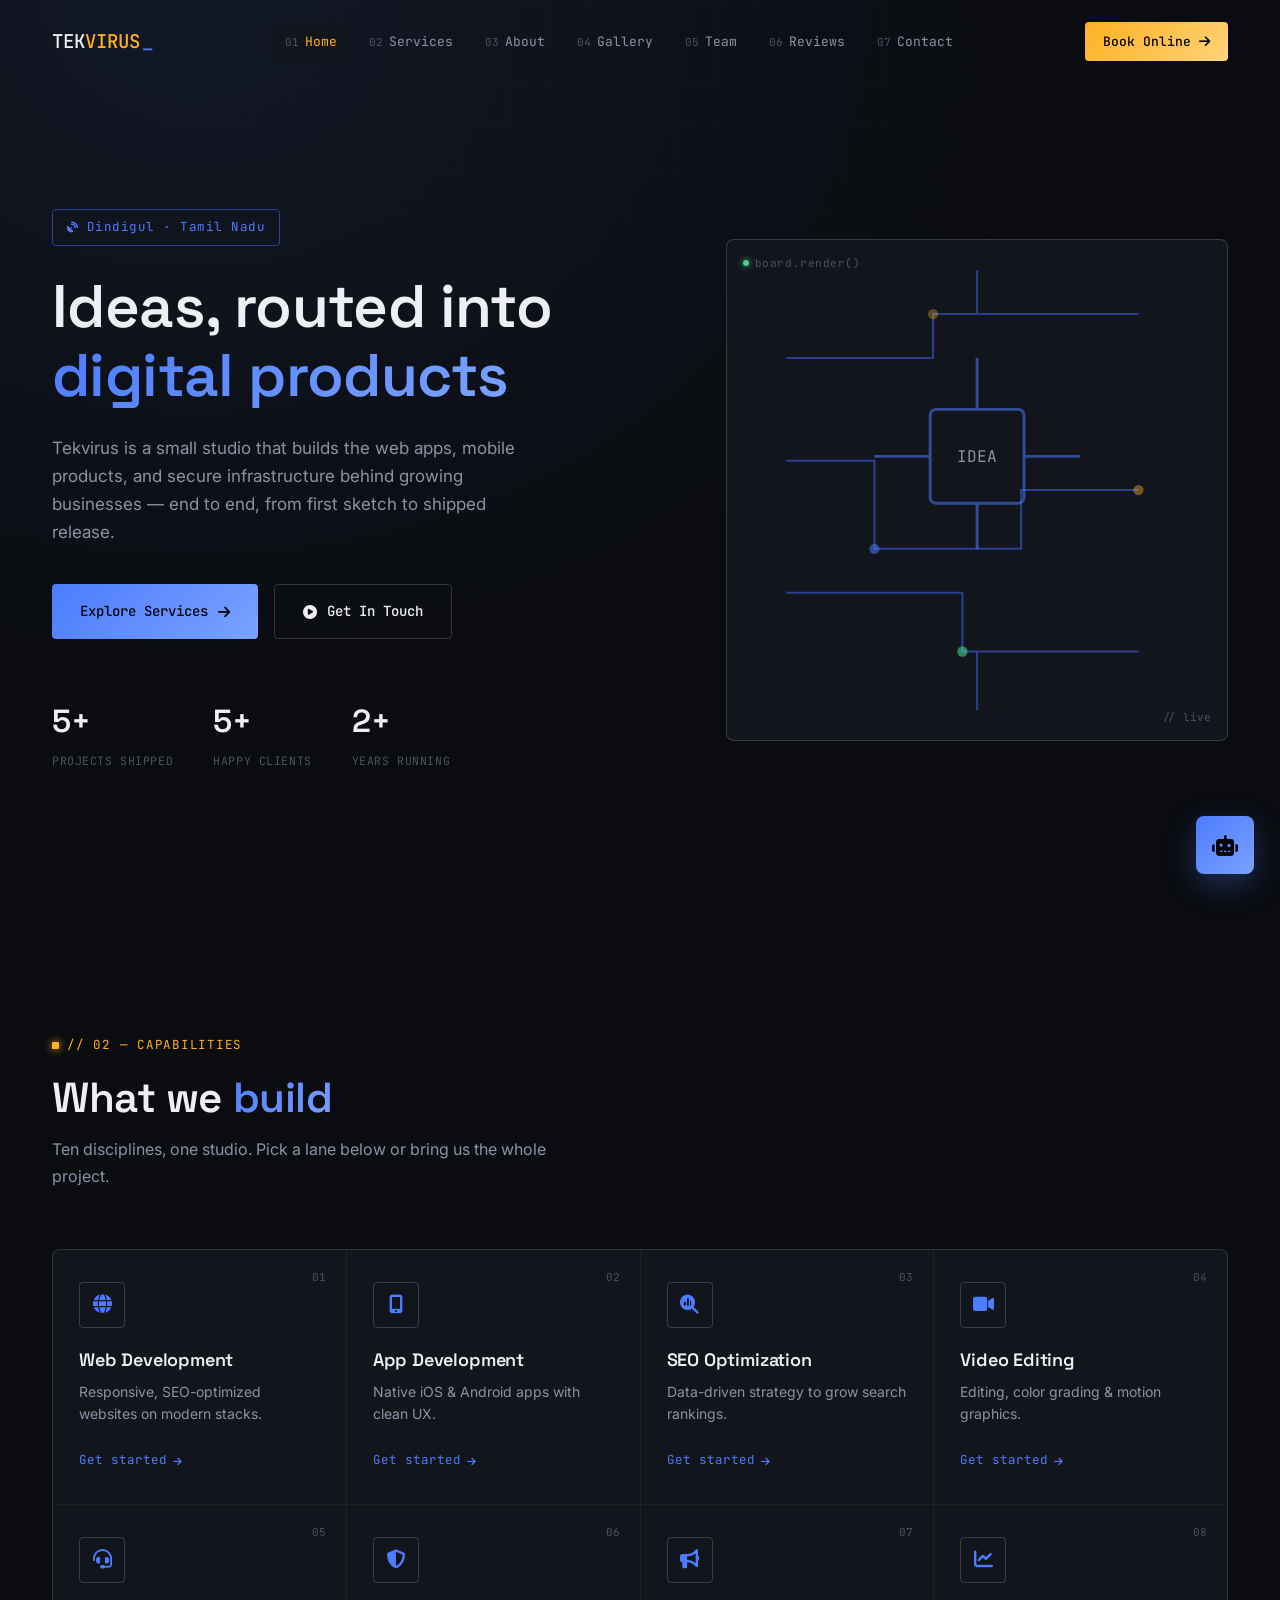
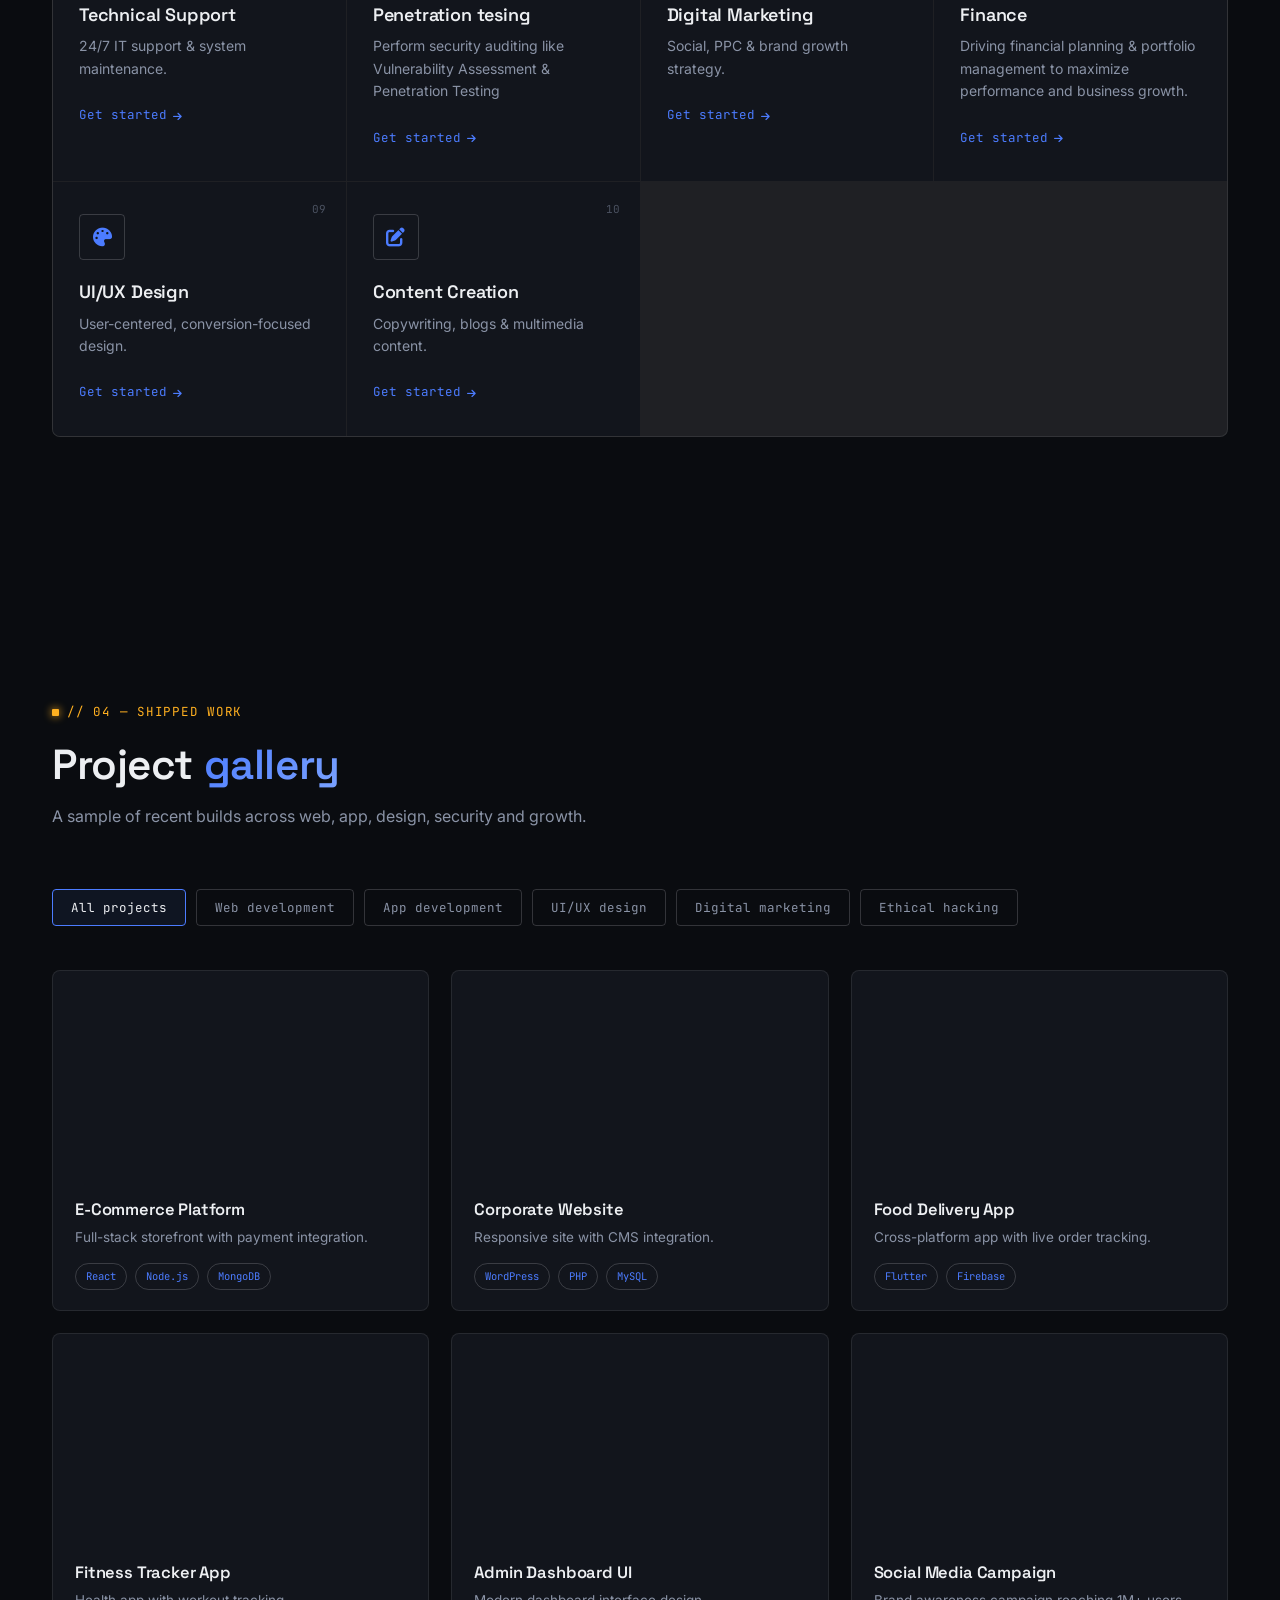
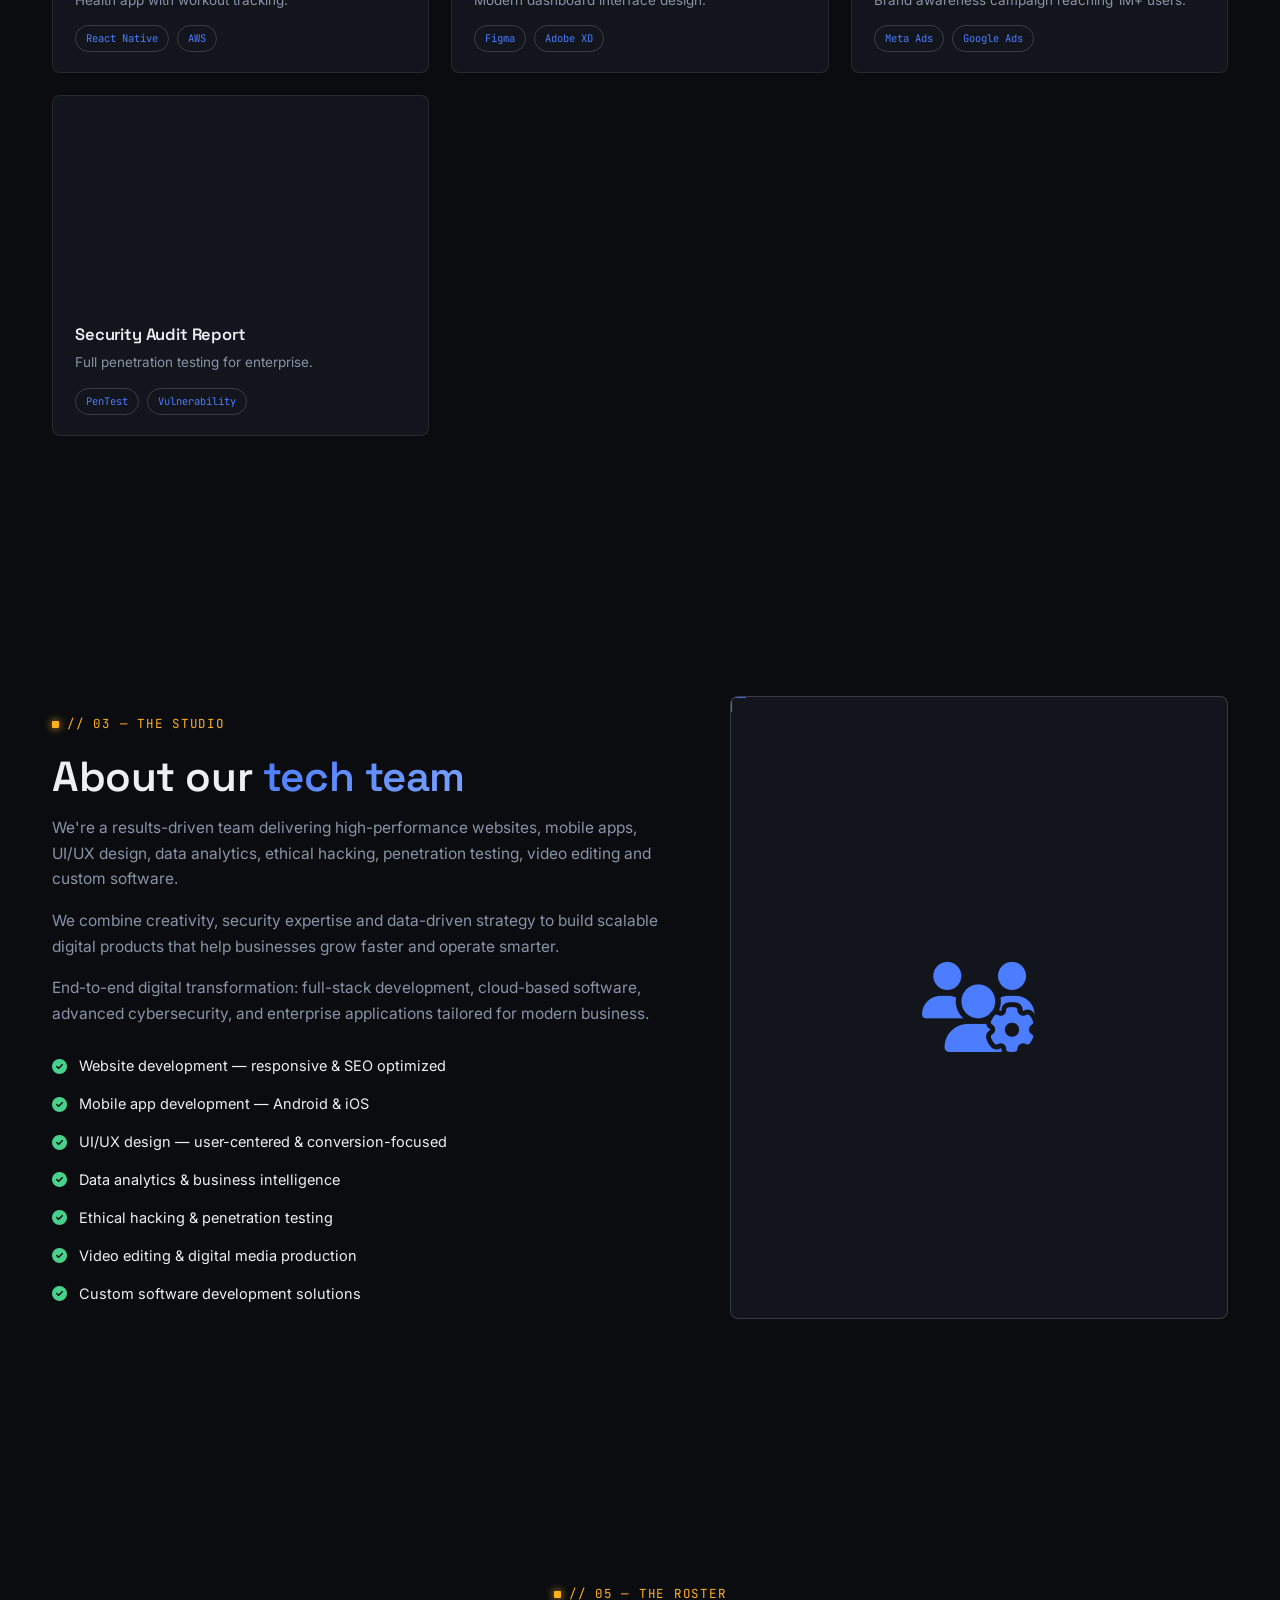
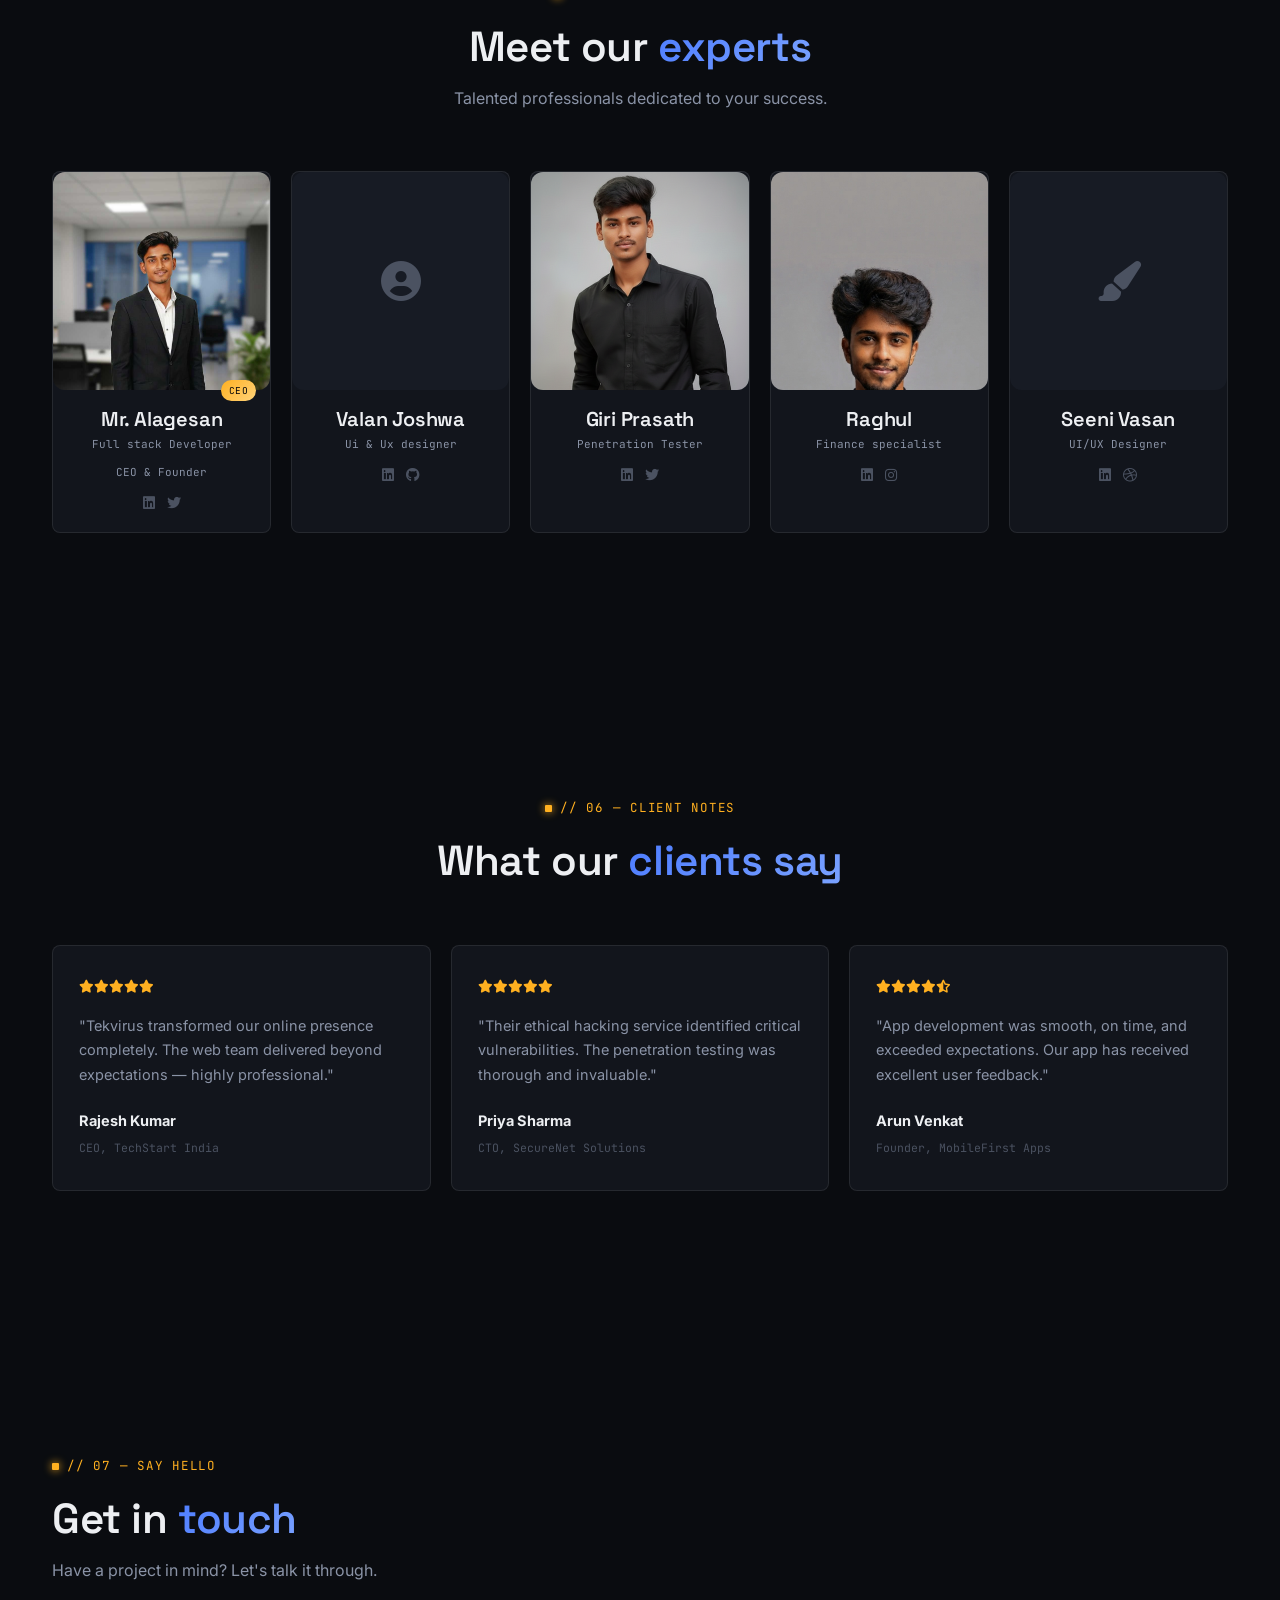
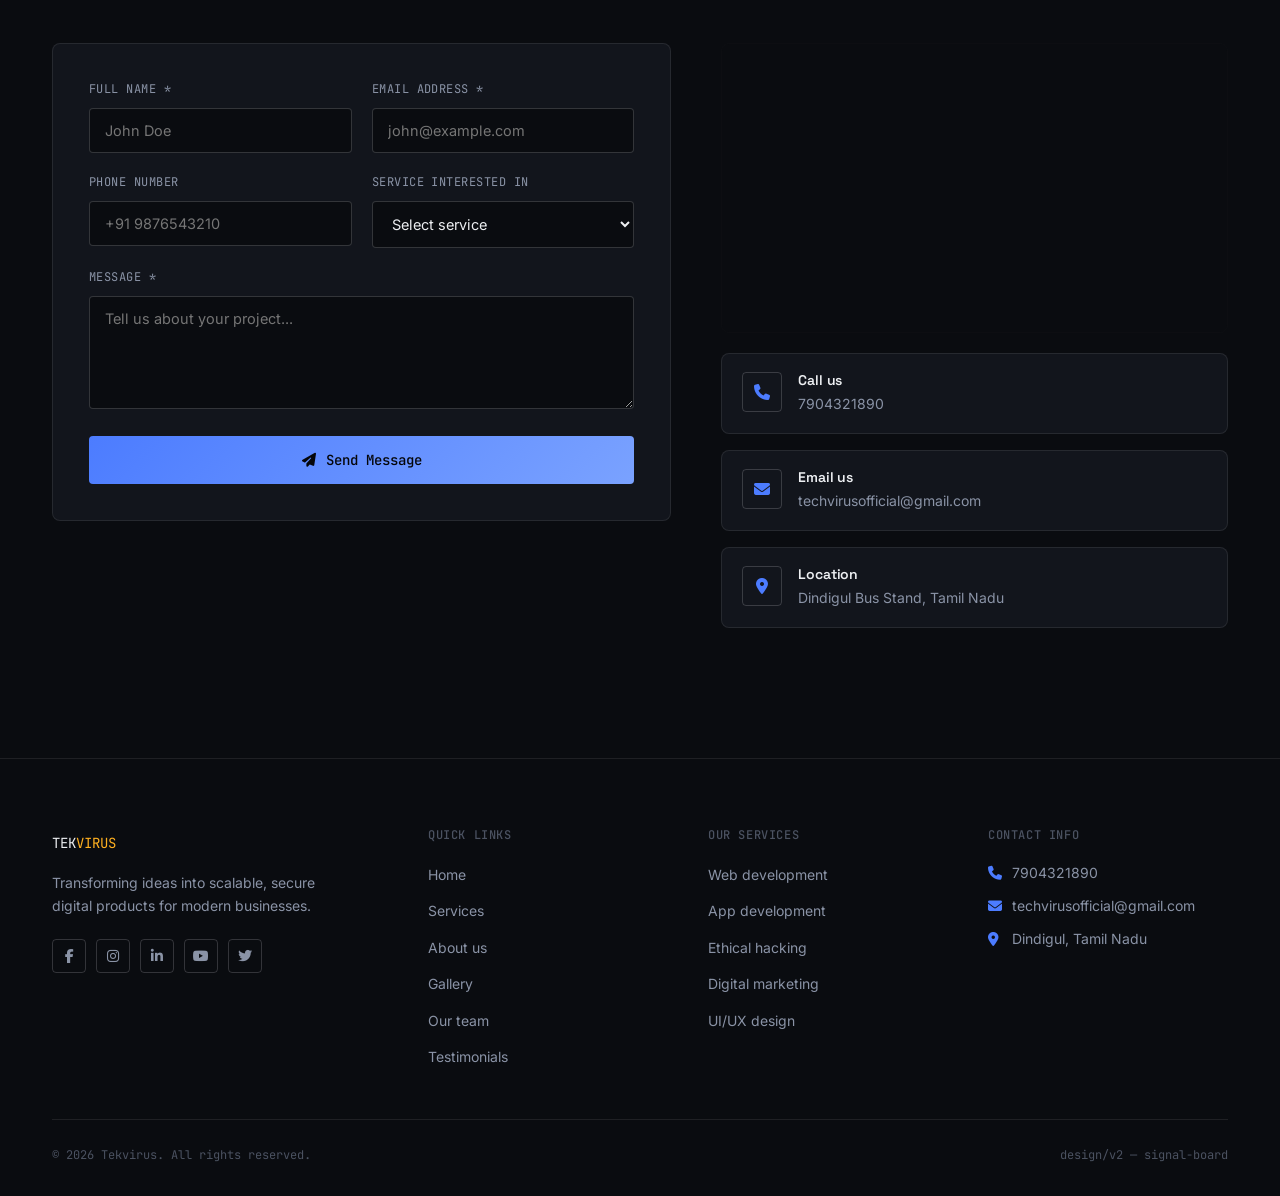
==== index.html @ 43b3314b "code change" ====
<!DOCTYPE html>
<html lang="en">
<head>
    <meta charset="UTF-8">
    <meta name="viewport" content="width=device-width, initial-scale=1.0">
    <meta name="description" content="Tekvirus — Dindigul-based studio building web, app, security and growth solutions. Ideas routed into working digital products.">
    <title>Tekvirus | Ideas Routed Into Digital Products</title>

    <link rel="stylesheet" href="https://cdnjs.cloudflare.com/ajax/libs/font-awesome/6.4.0/css/all.min.css">

    <link href="https://fonts.googleapis.com/css2?family=Space+Grotesk:wght@500;600;700&family=Inter:wght@400;500;600&family=JetBrains+Mono:wght@400;500&display=swap" rel="stylesheet">

    <link rel="stylesheet" href="css/style.css">
    <link rel="stylesheet" href="css/animations.css">
    <link rel="stylesheet" href="css/responsive.css">
</head>
<body>
    <canvas id="bg-canvas"></canvas>
    <div class="bg-overlay"></div>

    <!-- ==================== NAVIGATION ==================== -->
    <nav class="navbar" id="navbar">
        <div class="nav-container">
            <a href="#home" class="nav-logo">
                <span class="logo-text">TEK</span><span class="logo-highlight">VIRUS</span>
            </a>

            <ul class="nav-menu" id="navMenu">
                <li><a href="#home" class="nav-link active"><span class="idx">01</span>Home</a></li>
                <li><a href="#services" class="nav-link"><span class="idx">02</span>Services</a></li>
                <li><a href="#about" class="nav-link"><span class="idx">03</span>About</a></li>
                <li><a href="#gallery" class="nav-link"><span class="idx">04</span>Gallery</a></li>
                <li><a href="#team" class="nav-link"><span class="idx">05</span>Team</a></li>
                <li><a href="#testimonials" class="nav-link"><span class="idx">06</span>Reviews</a></li>
                <li><a href="#contact" class="nav-link"><span class="idx">07</span>Contact</a></li>
            </ul>

            <div class="nav-actions">
                <a href="#contact" class="btn-nav-contact"><i class="fas fa-phone"></i> Contact</a>
                <a href="book-appointment.html" class="btn-nav-book">Book Online <i class="fas fa-arrow-right"></i></a>
                <div class="nav-toggle" id="navToggle">
                    <span></span><span></span><span></span>
                </div>
            </div>
        </div>
    </nav>

    <main>
        <!-- ==================== HERO ==================== -->
        <section id="home" class="hero-section">
            <div class="container">
                <div class="hero-content">
                    <div class="hero-badge"><i class="fas fa-satellite-dish"></i> Dindigul · Tamil Nadu</div>
                    <h1 class="hero-title">Ideas, routed into <span class="gradient-text">digital products</span></h1>
                    <p class="hero-description">Tekvirus is a small studio that builds the web apps, mobile products, and secure infrastructure behind growing businesses — end to end, from first sketch to shipped release.</p>
                    <div class="hero-buttons">
                        <a href="#services" class="btn-primary">Explore Services <i class="fas fa-arrow-right"></i></a>
                        <a href="#contact" class="btn-secondary"><i class="fas fa-circle-play"></i> Get In Touch</a>
                    </div>
                    <div class="hero-stats">
                        <div class="stat-item"><span class="stat-number" data-target="5">0+</span><span class="stat-label">Projects Shipped</span></div>
                        <div class="stat-item"><span class="stat-number" data-target="5">0+</span><span class="stat-label">Happy Clients</span></div>
                        <div class="stat-item"><span class="stat-number" data-target="2">0+</span><span class="stat-label">Years Running</span></div>
                    </div>
                </div>

                <div class="hero-image">
                    <div class="hero-3d-icon bracket always-marked">
                        <div class="hero-viewport-label"><span class="dot"></span>board.render()</div>
                        <div class="hero-viewport-tag">// live</div>
                        <svg viewBox="0 0 300 300" width="100%" height="100%" style="display:block;padding:30px;box-sizing:border-box;">
                            <g fill="none" stroke="#2A3F8F" stroke-width="1.4">
                                <path d="M20 60 H120 V30 H260" />
                                <path d="M20 130 H80 V190 H180 V150 H260" />
                                <path d="M20 220 H140 V260 H260" />
                                <path d="M150 30 V0" />
                                <path d="M150 260 V300" />
                            </g>
                            <g fill="none" stroke="#4C7CFF" stroke-width="2" opacity="0.55">
                                <rect x="118" y="95" width="64" height="64" rx="4" />
                                <path d="M150 95 V60" />
                                <path d="M150 159 V190" />
                                <path d="M118 127 H80" />
                                <path d="M182 127 H220" />
                            </g>
                            <circle cx="120" cy="30" r="3.5" fill="#FFB020"><animate attributeName="opacity" values="1;0.2;1" dur="1.8s" repeatCount="indefinite"/></circle>
                            <circle cx="80" cy="190" r="3.5" fill="#4C7CFF"><animate attributeName="opacity" values="0.2;1;0.2" dur="2.4s" repeatCount="indefinite"/></circle>
                            <circle cx="260" cy="150" r="3.5" fill="#FFB020"><animate attributeName="opacity" values="1;0.2;1" dur="2.1s" repeatCount="indefinite"/></circle>
                            <circle cx="140" cy="260" r="3.5" fill="#47D18C"><animate attributeName="opacity" values="0.3;1;0.3" dur="1.6s" repeatCount="indefinite"/></circle>
                            <text x="150" y="131" text-anchor="middle" font-family="JetBrains Mono, monospace" font-size="11" fill="#8A93A6">IDEA</text>
                        </svg>
                    </div>
                </div>
            </div>
        </section>

        <!-- ==================== SERVICES ==================== -->
        <section id="services">
            <div class="container">
                <div class="section-header">
                    <span class="eyebrow">// 02 — capabilities</span>
                    <h2 class="section-title">What we <span class="gradient-text">build</span></h2>
                    <p class="section-description">Ten disciplines, one studio. Pick a lane below or bring us the whole project.</p>
                </div>

                <div class="services-grid">
                    <div class="service-card" data-aos="fade-up"><div class="service-card-icon"><i class="fas fa-globe"></i></div><h3>Web Development</h3><p>Responsive, SEO-optimized websites on modern stacks.</p><a href="#contact" class="service-link">Get started <i class="fas fa-arrow-right"></i></a></div>
                    <div class="service-card" data-aos="fade-up"><div class="service-card-icon"><i class="fas fa-mobile-screen-button"></i></div><h3>App Development</h3><p>Native iOS &amp; Android apps with clean UX.</p><a href="#contact" class="service-link">Get started <i class="fas fa-arrow-right"></i></a></div>
                    <div class="service-card" data-aos="fade-up"><div class="service-card-icon"><i class="fas fa-magnifying-glass-chart"></i></div><h3>SEO Optimization</h3><p>Data-driven strategy to grow search rankings.</p><a href="#contact" class="service-link">Get started <i class="fas fa-arrow-right"></i></a></div>
                    <div class="service-card" data-aos="fade-up"><div class="service-card-icon"><i class="fas fa-video"></i></div><h3>Video Editing</h3><p>Editing, color grading &amp; motion graphics.</p><a href="#contact" class="service-link">Get started <i class="fas fa-arrow-right"></i></a></div>
                    <div class="service-card" data-aos="fade-up"><div class="service-card-icon"><i class="fas fa-headset"></i></div><h3>Technical Support</h3><p>24/7 IT support &amp; system maintenance.</p><a href="#contact" class="service-link">Get started <i class="fas fa-arrow-right"></i></a></div>
                    <div class="service-card" data-aos="fade-up"><div class="service-card-icon"><i class="fas fa-shield-halved"></i></div><h3>Penetration tesing</h3><p>Perform security auditing like Vulnerability Assessment &amp; Penetration Testing</p><a href="#contact" class="service-link">Get started <i class="fas fa-arrow-right"></i></a></div>
                    <div class="service-card" data-aos="fade-up"><div class="service-card-icon"><i class="fas fa-bullhorn"></i></div><h3>Digital Marketing</h3><p>Social, PPC &amp; brand growth strategy.</p><a href="#contact" class="service-link">Get started <i class="fas fa-arrow-right"></i></a></div>
                    <div class="service-card" data-aos="fade-up"><div class="service-card-icon"><i class="fas fa-chart-line"></i></div><h3>Finance</h3><p>Driving financial planning &amp;  portfolio management to maximize performance and business growth.</p><a href="#contact" class="service-link">Get started <i class="fas fa-arrow-right"></i></a></div>
                    <div class="service-card" data-aos="fade-up"><div class="service-card-icon"><i class="fas fa-palette"></i></div><h3>UI/UX Design</h3><p>User-centered, conversion-focused design.</p><a href="#contact" class="service-link">Get started <i class="fas fa-arrow-right"></i></a></div>
                    <div class="service-card" data-aos="fade-up"><div class="service-card-icon"><i class="fas fa-pen-to-square"></i></div><h3>Content Creation</h3><p>Copywriting, blogs &amp; multimedia content.</p><a href="#contact" class="service-link">Get started <i class="fas fa-arrow-right"></i></a></div>
                </div>
            </div>
        </section>

        <!-- ==================== GALLERY ==================== -->
        <section id="gallery" class="gallery-section">
            <div class="container">
                <div class="section-header">
                    <span class="eyebrow">// 04 — shipped work</span>
                    <h2 class="section-title">Project <span class="gradient-text">gallery</span></h2>
                    <p class="section-description">A sample of recent builds across web, app, design, security and growth.</p>
                </div>

                <div class="gallery-filter">
                    <button class="filter-btn active" data-filter="all">All projects</button>
                    <button class="filter-btn" data-filter="web">Web development</button>
                    <button class="filter-btn" data-filter="app">App development</button>
                    <button class="filter-btn" data-filter="design">UI/UX design</button>
                    <button class="filter-btn" data-filter="marketing">Digital marketing</button>
                    <button class="filter-btn" data-filter="security">Ethical hacking</button>
                </div>

                <div class="gallery-grid">
                    <div class="gallery-item bracket" data-category="web">
                        <div class="gallery-image"><img src="https://images.unsplash.com/photo-1460925895917-afdab827c52f?w=600" alt="E-commerce Website" onerror="this.style.display='none'"><div class="gallery-overlay"><i class="fas fa-magnifying-glass-plus"></i></div></div>
                        <div class="gallery-info"><h4>E-Commerce Platform</h4><p>Full-stack storefront with payment integration.</p><div class="gallery-tags"><span class="gallery-tag">React</span><span class="gallery-tag">Node.js</span><span class="gallery-tag">MongoDB</span></div></div>
                    </div>
                    <div class="gallery-item bracket" data-category="web">
                        <div class="gallery-image"><img src="https://images.unsplash.com/photo-1555066931-4365d14bab8c?w=600" alt="Corporate Website" onerror="this.style.display='none'"><div class="gallery-overlay"><i class="fas fa-magnifying-glass-plus"></i></div></div>
                        <div class="gallery-info"><h4>Corporate Website</h4><p>Responsive site with CMS integration.</p><div class="gallery-tags"><span class="gallery-tag">WordPress</span><span class="gallery-tag">PHP</span><span class="gallery-tag">MySQL</span></div></div>
                    </div>
                    <div class="gallery-item bracket" data-category="app">
                        <div class="gallery-image"><img src="https://images.unsplash.com/photo-1512941937669-90a1b58e7e9c?w=600" alt="Food Delivery App" onerror="this.style.display='none'"><div class="gallery-overlay"><i class="fas fa-magnifying-glass-plus"></i></div></div>
                        <div class="gallery-info"><h4>Food Delivery App</h4><p>Cross-platform app with live order tracking.</p><div class="gallery-tags"><span class="gallery-tag">Flutter</span><span class="gallery-tag">Firebase</span></div></div>
                    </div>
                    <div class="gallery-item bracket" data-category="app">
                        <div class="gallery-image"><img src="https://images.unsplash.com/photo-1551650975-87deedd944c3?w=600" alt="Fitness App" onerror="this.style.display='none'"><div class="gallery-overlay"><i class="fas fa-magnifying-glass-plus"></i></div></div>
                        <div class="gallery-info"><h4>Fitness Tracker App</h4><p>Health app with workout tracking.</p><div class="gallery-tags"><span class="gallery-tag">React Native</span><span class="gallery-tag">AWS</span></div></div>
                    </div>
                    <div class="gallery-item bracket" data-category="design">
                        <div class="gallery-image"><img src="https://images.unsplash.com/photo-1561070791-2526d30994b5?w=600" alt="Dashboard Design" onerror="this.style.display='none'"><div class="gallery-overlay"><i class="fas fa-magnifying-glass-plus"></i></div></div>
                        <div class="gallery-info"><h4>Admin Dashboard UI</h4><p>Modern dashboard interface design.</p><div class="gallery-tags"><span class="gallery-tag">Figma</span><span class="gallery-tag">Adobe XD</span></div></div>
                    </div>
                    <div class="gallery-item bracket" data-category="marketing">
                        <div class="gallery-image"><img src="https://images.unsplash.com/photo-1460925895917-afdab827c52f?w=600" alt="Social Media Campaign" onerror="this.style.display='none'"><div class="gallery-overlay"><i class="fas fa-magnifying-glass-plus"></i></div></div>
                        <div class="gallery-info"><h4>Social Media Campaign</h4><p>Brand awareness campaign reaching 1M+ users.</p><div class="gallery-tags"><span class="gallery-tag">Meta Ads</span><span class="gallery-tag">Google Ads</span></div></div>
                    </div>
                    <div class="gallery-item bracket" data-category="security">
                        <div class="gallery-image"><img src="https://images.unsplash.com/photo-1555949963-ff9fe0c870eb?w=600" alt="Security Audit" onerror="this.style.display='none'"><div class="gallery-overlay"><i class="fas fa-magnifying-glass-plus"></i></div></div>
                        <div class="gallery-info"><h4>Security Audit Report</h4><p>Full penetration testing for enterprise.</p><div class="gallery-tags"><span class="gallery-tag">PenTest</span><span class="gallery-tag">Vulnerability</span></div></div>
                    </div>
                </div>
            </div>
        </section>

        <!-- ==================== ABOUT ==================== -->
        <section id="about">
            <div class="container">
                <div class="about-wrapper">
                    <div class="about-content" data-aos="fade-right">
                        <span class="eyebrow">// 03 — the studio</span>
                        <h2 class="section-title">About our <span class="gradient-text">tech team</span></h2>
                        <div class="about-description">
                            <p>We're a results-driven team delivering high-performance websites, mobile apps, UI/UX design, data analytics, ethical hacking, penetration testing, video editing and custom software.</p>
                            <p>We combine creativity, security expertise and data-driven strategy to build scalable digital products that help businesses grow faster and operate smarter.</p>
                            <p>End-to-end digital transformation: full-stack development, cloud-based software, advanced cybersecurity, and enterprise applications tailored for modern business.</p>
                        </div>
                        <div class="about-features">
                            <div class="feature-item"><i class="fas fa-check-circle"></i><span>Website development — responsive &amp; SEO optimized</span></div>
                            <div class="feature-item"><i class="fas fa-check-circle"></i><span>Mobile app development — Android &amp; iOS</span></div>
                            <div class="feature-item"><i class="fas fa-check-circle"></i><span>UI/UX design — user-centered &amp; conversion-focused</span></div>
                            <div class="feature-item"><i class="fas fa-check-circle"></i><span>Data analytics &amp; business intelligence</span></div>
                            <div class="feature-item"><i class="fas fa-check-circle"></i><span>Ethical hacking &amp; penetration testing</span></div>
                            <div class="feature-item"><i class="fas fa-check-circle"></i><span>Video editing &amp; digital media production</span></div>
                            <div class="feature-item"><i class="fas fa-check-circle"></i><span>Custom software development solutions</span></div>
                        </div>
                    </div>
                    <div class="about-image" data-aos="fade-left">
                        <div class="about-image-container bracket always-marked">
                            <i class="fas fa-users-gear about-3d-icon"></i>
                        </div>
                    </div>
                </div>
            </div>
        </section>

        <!-- ==================== TEAM ==================== -->
        <section id="team" class="team-section">
            <div class="container">
                <div class="section-header center">
                    <span class="eyebrow">// 05 — the roster</span>
                    <h2 class="section-title">Meet our <span class="gradient-text">experts</span></h2>
                    <p class="section-description">Talented professionals dedicated to your success.</p>
                </div>

                <div class="team-grid">
                    <div class="team-card" data-aos="fade-up">
                        <div class="team-card-image"><img src="./asset/team/Alagesan.jpeg" alt="Mr. Alagesan - CEO" onerror="this.style.display='none'; this.nextElementSibling.style.display='flex';"><div class="team-image-placeholder" style="display:none;"><i class="fas fa-user-tie"></i></div></div>
                        <div class="team-card-info"><span class="ceo-badge">CEO</span><h3>Mr. Alagesan</h3><span class="team-role">Full stack Developer</span><span class="team-role">CEO &amp; Founder</span><div class="team-social"><a href="https://www.linkedin.com/in/alagesan-chinraj-5542a52ba?utm_source=share_via&utm_content=profile&utm_medium=member_android"><i class="fab fa-linkedin"></i></a><a href="#"><i class="fab fa-twitter"></i></a></div></div>
                    </div>
                    <div class="team-card" data-aos="fade-up">
                        <div class="team-card-image"><img src="./asset/team/Valan-joshwa.jpg" alt="Valan Joshwa" onerror="this.style.display='none'; this.nextElementSibling.style.display='flex';"><div class="team-image-placeholder" style="display:none;"><i class="fas fa-user-circle"></i></div></div>
                        <div class="team-card-info"><h3>Valan Joshwa</h3><span class="team-role">Ui &amp; Ux designer</span><div class="team-social"><a href="#"><i class="fab fa-linkedin"></i></a><a href="#"><i class="fab fa-github"></i></a></div></div>
                    </div>
                    <div class="team-card" data-aos="fade-up">
                        <div class="team-card-image"><img src="./asset/team/Giriprasath.png" alt="Giri Prasath" onerror="this.style.display='none'; this.nextElementSibling.style.display='flex';"><div class="team-image-placeholder" style="display:none;"><i class="fas fa-user-shield"></i></div></div>
                        <div class="team-card-info"><h3>Giri Prasath</h3><span class="team-role">Penetration Tester</span><div class="team-social"><a href="#"><i class="fab fa-linkedin"></i></a><a href="#"><i class="fab fa-twitter"></i></a></div></div>
                    </div>
                    <div class="team-card" data-aos="fade-up">
                        <div class="team-card-image"><img src="./asset/team/Rahul.jpeg" alt="Raghul" onerror="this.style.display='none'; this.nextElementSibling.style.display='flex';"><div class="team-image-placeholder" style="display:none;"><i class="fas fa-user-circle"></i></div></div>
                        <div class="team-card-info"><h3>Raghul</h3><span class="team-role">Finance specialist</span><div class="team-social"><a href="#"><i class="fab fa-linkedin"></i></a><a href="#"><i class="fab fa-instagram"></i></a></div></div>
                    </div>
                    <div class="team-card" data-aos="fade-up">
                        <div class="team-card-image"><img src="assets/images/team/seeni-vasan.jpg" alt="Seeni Vasan" onerror="this.style.display='none'; this.nextElementSibling.style.display='flex';"><div class="team-image-placeholder" style="display:none;"><i class="fas fa-paintbrush"></i></div></div>
                        <div class="team-card-info"><h3>Seeni Vasan</h3><span class="team-role">UI/UX Designer</span><div class="team-social"><a href="#"><i class="fab fa-linkedin"></i></a><a href="#"><i class="fab fa-dribbble"></i></a></div></div>
                    </div>
                </div>
            </div>
        </section>

        <!-- ==================== TESTIMONIALS ==================== -->
        <section id="testimonials" class="testimonials-section">
            <div class="container">
                <div class="section-header center">
                    <span class="eyebrow">// 06 — client notes</span>
                    <h2 class="section-title">What our <span class="gradient-text">clients say</span></h2>
                </div>

                <div class="testimonials-grid">
                    <div class="testimonial-card" data-aos="fade-up">
                        <div class="testimonial-rating"><i class="fas fa-star"></i><i class="fas fa-star"></i><i class="fas fa-star"></i><i class="fas fa-star"></i><i class="fas fa-star"></i></div>
                        <p class="testimonial-text">"Tekvirus transformed our online presence completely. The web team delivered beyond expectations — highly professional."</p>
                        <div class="testimonial-author"><strong>Rajesh Kumar</strong><span>CEO, TechStart India</span></div>
                    </div>
                    <div class="testimonial-card" data-aos="fade-up">
                        <div class="testimonial-rating"><i class="fas fa-star"></i><i class="fas fa-star"></i><i class="fas fa-star"></i><i class="fas fa-star"></i><i class="fas fa-star"></i></div>
                        <p class="testimonial-text">"Their ethical hacking service identified critical vulnerabilities. The penetration testing was thorough and invaluable."</p>
                        <div class="testimonial-author"><strong>Priya Sharma</strong><span>CTO, SecureNet Solutions</span></div>
                    </div>
                    <div class="testimonial-card" data-aos="fade-up">
                        <div class="testimonial-rating"><i class="fas fa-star"></i><i class="fas fa-star"></i><i class="fas fa-star"></i><i class="fas fa-star"></i><i class="fas fa-star-half-alt"></i></div>
                        <p class="testimonial-text">"App development was smooth, on time, and exceeded expectations. Our app has received excellent user feedback."</p>
                        <div class="testimonial-author"><strong>Arun Venkat</strong><span>Founder, MobileFirst Apps</span></div>
                    </div>
                </div>
            </div>
        </section>

        <!-- ==================== CONTACT ==================== -->
        <section id="contact" class="contact-section">
            <div class="container">
                <div class="section-header">
                    <span class="eyebrow">// 07 — say hello</span>
                    <h2 class="section-title">Get in <span class="gradient-text">touch</span></h2>
                    <p class="section-description">Have a project in mind? Let's talk it through.</p>
                </div>

                <div class="contact-wrapper">
                    <div class="contact-form-container">
                        <form class="contact-form" id="contactForm">
                            <div class="form-row">
                                <div class="form-group"><label for="name">Full name *</label><input type="text" id="name" name="name" placeholder="John Doe" required></div>
                                <div class="form-group"><label for="email">Email address *</label><input type="email" id="email" name="email" placeholder="john@example.com" required></div>
                            </div>
                            <div class="form-row">
                                <div class="form-group"><label for="phone">Phone number</label><input type="tel" id="phone" name="phone" placeholder="+91 9876543210"></div>
                                <div class="form-group">
                                    <label for="service">Service interested in</label>
                                    <select id="service" name="service">
                                        <option value="">Select service</option>
                                        <option value="Web Development">Web Development</option>
                                        <option value="App Development">App Development</option>
                                        <option value="SEO Optimization">SEO Optimization</option>
                                        <option value="Video Editing">Video Editing</option>
                                        <option value="Technical Support">Technical Support</option>
                                        <option value="Ethical Hacking">Ethical Hacking</option>
                                        <option value="Digital Marketing">Digital Marketing</option>
                                        <option value="Trading & Investment">Trading & Investment</option>
                                        <option value="UI/UX Design">UI/UX Design</option>
                                        <option value="Content Creation">Content Creation</option>
                                        <option value="Other">Other</option>
                                    </select>
                                </div>
                            </div>
                            <div class="form-group"><label for="message">Message *</label><textarea id="message" name="message" rows="5" placeholder="Tell us about your project..." required></textarea></div>
                            <div class="form-status" id="formStatus"></div>
                            <button type="submit" class="btn-submit" id="submitBtn"><i class="fas fa-paper-plane"></i> <span>Send Message</span></button>
                        </form>
                    </div>

                    <div class="contact-info-container">
                        <div class="map-wrapper">
                            <iframe src="https://www.google.com/maps/embed?pb=!1m18!1m12!1m3!1d3922.22628845447!2d77.97742741533434!3d10.360485492564843!2m3!1f0!2f0!3f0!3m2!1i1024!2i768!4f13.1!3m3!1m2!1s0x3b00ab0045ce60cf%3A0x9f1ff1e3d4bb0064!2sDindigul%20bus%20stand!5e0!3m2!1sen!2sin!4v1690000000000" width="100%" height="280" style="border:0;" allowfullscreen="" loading="lazy"></iframe>
                        </div>
                        <div class="contact-details">
                            <div class="contact-item"><div class="contact-icon"><i class="fas fa-phone"></i></div><div class="contact-text"><h4>Call us</h4><p><a href="tel:7904321890">7904321890</a></p></div></div>
                            <div class="contact-item"><div class="contact-icon"><i class="fas fa-envelope"></i></div><div class="contact-text"><h4>Email us</h4><p><a href="mailto:techvirusofficial@gmail.com">techvirusofficial@gmail.com</a></p></div></div>
                            <div class="contact-item"><div class="contact-icon"><i class="fas fa-location-dot"></i></div><div class="contact-text"><h4>Location</h4><p>Dindigul Bus Stand, Tamil Nadu</p></div></div>
                        </div>
                    </div>
                </div>
            </div>
        </section>
    </main>

    <!-- ==================== FOOTER ==================== -->
    <footer class="footer">
        <div class="container">
            <div class="footer-grid">
                <div class="footer-col footer-brand">
                    <a href="#home" class="footer-logo"><span class="logo-text" style="color:var(--ink)">TEK</span><span class="logo-highlight" style="color:var(--signal)">VIRUS</span></a>
                    <p>Transforming ideas into scalable, secure digital products for modern businesses.</p>
                    <div class="footer-social">
                        <a href="#" aria-label="Facebook"><i class="fab fa-facebook-f"></i></a>
                        <a href="#" aria-label="Instagram"><i class="fab fa-instagram"></i></a>
                        <a href="#" aria-label="LinkedIn"><i class="fab fa-linkedin-in"></i></a>
                        <a href="#" aria-label="YouTube"><i class="fab fa-youtube"></i></a>
                        <a href="#" aria-label="Twitter"><i class="fab fa-twitter"></i></a>
                    </div>
                </div>
                <div class="footer-col"><h4>Quick links</h4><ul><li><a href="#home">Home</a></li><li><a href="#services">Services</a></li><li><a href="#about">About us</a></li><li><a href="#gallery">Gallery</a></li><li><a href="#team">Our team</a></li><li><a href="#testimonials">Testimonials</a></li></ul></div>
                <div class="footer-col"><h4>Our services</h4><ul><li><a href="#services">Web development</a></li><li><a href="#services">App development</a></li><li><a href="#services">Ethical hacking</a></li><li><a href="#services">Digital marketing</a></li><li><a href="#services">UI/UX design</a></li></ul></div>
                <div class="footer-col"><h4>Contact info</h4><ul class="footer-contact-list"><li><i class="fas fa-phone"></i> <a href="tel:7904321890">7904321890</a></li><li><i class="fas fa-envelope"></i> <a href="mailto:techvirusofficial@gmail.com">techvirusofficial@gmail.com</a></li><li><i class="fas fa-location-dot"></i> Dindigul, Tamil Nadu</li></ul></div>
            </div>
            <div class="footer-bottom">
                <p>&copy; 2026 Tekvirus. All rights reserved.</p>
                <p style="font-family:var(--font-mono)">design/v2 — signal-board</p>
            </div>
        </div>
    </footer>

    <!-- ==================== CHATBOT ==================== -->
    <div class="chatbot-container">
        <button class="chatbot-toggle" id="chatToggle" aria-label="Open chat"><i class="fas fa-robot"></i></button>
        <div class="chatbot-window" id="chatWindow">
            <div class="chatbot-header">
                <div class="chatbot-header-left"><i class="fas fa-robot"></i><div><h4>Tekvirus Assistant</h4><span>● online</span></div></div>
                <button class="chatbot-close" id="chatClose" aria-label="Close chat"><i class="fas fa-times"></i></button>
            </div>
            <div class="chatbot-messages" id="chatMessages">
                <div class="message bot"><div class="message-content">👋 Hey! Welcome to Tekvirus. What can I help you with?</div></div>
            </div>
            <div class="chatbot-input">
                <input type="text" id="chatInput" placeholder="Type your message..." aria-label="Chat message">
                <button id="chatSend" aria-label="Send message"><i class="fas fa-paper-plane"></i></button>
            </div>
        </div>
    </div>

    <!-- Lightbox -->
    <div class="lightbox" id="lightbox">
        <div class="lightbox-content">
            <button class="lightbox-close" id="lightboxClose">&times;</button>
            <img src="" alt="Project" id="lightboxImg">
            <p class="lightbox-caption" id="lightboxCaption"></p>
        </div>
    </div>

    <!-- Three.js import map + signature background -->
    <script type="importmap">
        { "imports": { "three": "https://unpkg.com/three@0.128.0/build/three.module.js" } }
    </script>
    <script type="module" src="js/three-background.js"></script>

    <script src="js/navigation.js"></script>
    <script src="js/main.js"></script>
    <script src="js/chatbot.js"></script>
    <script src="https://cdn.jsdelivr.net/npm/@emailjs/browser@3/dist/email.min.js"></script>
    <script src="js/emailjs-config.js"></script>
    <script src="js/forms.js"></script>

    <!-- Gallery filter + lightbox -->
    <script>
        const filterBtns = document.querySelectorAll('.filter-btn');
        const galleryItems = document.querySelectorAll('.gallery-item');
        const lightbox = document.getElementById('lightbox');
        const lightboxImg = document.getElementById('lightboxImg');
        const lightboxCaption = document.getElementById('lightboxCaption');
        const lightboxClose = document.getElementById('lightboxClose');

        filterBtns.forEach(btn => {
            btn.addEventListener('click', () => {
                filterBtns.forEach(b => b.classList.remove('active'));
                btn.classList.add('active');
                const filter = btn.dataset.filter;
                galleryItems.forEach(item => {
                    if (filter === 'all' || item.dataset.category === filter) {
                        item.style.display = 'block';
                        setTimeout(() => item.classList.add('visible'), 80);
                    } else {
                        item.style.display = 'none';
                        item.classList.remove('visible');
                    }
                });
            });
        });

        galleryItems.forEach(item => {
            item.addEventListener('click', () => {
                const img = item.querySelector('img');
                const title = item.querySelector('h4').textContent;
                lightboxImg.src = (img && img.src && img.style.display !== 'none') ? img.src : 'https://via.placeholder.com/800x500/12151C/4C7CFF?text=Project+Image';
                lightboxCaption.textContent = title;
                lightbox.classList.add('active');
            });
        });

        lightboxClose.addEventListener('click', () => lightbox.classList.remove('active'));
        lightbox.addEventListener('click', (e) => { if (e.target === lightbox) lightbox.classList.remove('active'); });

        galleryItems.forEach(item => item.classList.add('visible'));
    </script>
</body>
</html>
---- css/style.css ----
/* ============================================================
   TEKVIRUS — "SIGNAL BOARD" DESIGN SYSTEM
   A circuit-board / hardware-schematic identity for an IT studio.
   Tokens: ink-black board, electric cobalt trace, amber signal pulse.
   ============================================================ */

:root {
    /* ---- Color tokens ---- */
    --board:        #0A0C10;   /* base background, "the board" */
    --board-panel:  #12151C;   /* raised panel */
    --board-panel-2:#171B24;   /* raised panel, secondary */
    --ink:          #EDEFF2;   /* primary text */
    --ink-dim:      #8A93A6;   /* secondary text */
    --ink-faint:    #4B5261;   /* tertiary / disabled */
    --circuit:      #4C7CFF;   /* primary accent — electric cobalt trace */
    --circuit-dim:  #2A3F8F;
    --signal:       #FFB020;   /* secondary accent — amber pulse */
    --trace-ok:     #47D18C;   /* status green, used sparingly */
    --danger:       #FF5C6C;
    --line:         rgba(237, 239, 242, 0.09);
    --line-strong:  rgba(237, 239, 242, 0.18);

    /* ---- Gradients ---- */
    --grad-circuit: linear-gradient(135deg, var(--circuit) 0%, #7AA2FF 100%);
    --grad-signal:  linear-gradient(135deg, var(--signal) 0%, #FFD37A 100%);
    --grad-board:   radial-gradient(120% 140% at 15% 0%, #121826 0%, #0A0C10 55%);

    /* ---- Type ---- */
    --font-display: 'Space Grotesk', sans-serif;
    --font-body:    'Inter', sans-serif;
    --font-mono:    'JetBrains Mono', monospace;

    /* ---- Shape / rhythm ---- */
    --radius-sm: 4px;
    --radius-md: 8px;
    --section-pad: 130px;

    /* ---- Motion ---- */
    --ease: cubic-bezier(.22,.61,.36,1);
    --fast: .25s var(--ease);
    --normal: .45s var(--ease);
}

/* ============ RESET ============ */
* { margin: 0; padding: 0; box-sizing: border-box; }

html { scroll-behavior: smooth; }

body {
    background: var(--board);
    color: var(--ink);
    font-family: var(--font-body);
    font-size: 16px;
    line-height: 1.65;
    overflow-x: hidden;
    -webkit-font-smoothing: antialiased;
}

img { max-width: 100%; display: block; }
a { text-decoration: none; color: inherit; }
ul { list-style: none; }
button { font-family: inherit; cursor: pointer; }
input, select, textarea { font-family: inherit; }

::selection { background: var(--circuit); color: #05060a; }

::-webkit-scrollbar { width: 9px; }
::-webkit-scrollbar-track { background: var(--board); }
::-webkit-scrollbar-thumb { background: var(--circuit-dim); border-radius: 10px; }
::-webkit-scrollbar-thumb:hover { background: var(--circuit); }

:focus-visible {
    outline: 2px solid var(--signal);
    outline-offset: 3px;
}

.container {
    width: 100%;
    max-width: 1240px;
    margin: 0 auto;
    padding: 0 32px;
}

section { position: relative; padding: var(--section-pad) 0; }

h1, h2, h3, h4 { font-family: var(--font-display); font-weight: 600; line-height: 1.15; letter-spacing: -0.01em; }

.gradient-text {
    background: var(--grad-circuit);
    -webkit-background-clip: text;
    -webkit-text-fill-color: transparent;
    background-clip: text;
}

/* ============ BACKGROUND CANVAS ============ */
#bg-canvas {
    position: fixed;
    inset: 0;
    width: 100%;
    height: 100%;
    z-index: -2;
}

.bg-overlay {
    position: fixed;
    inset: 0;
    background: var(--grad-board);
    z-index: -1;
    pointer-events: none;
}

.bg-overlay::after {
    content: '';
    position: absolute;
    inset: 0;
    background-image:
        linear-gradient(rgba(237,239,242,.025) 1px, transparent 1px),
        linear-gradient(90deg, rgba(237,239,242,.025) 1px, transparent 1px);
    background-size: 42px 42px;
    mask-image: radial-gradient(ellipse 80% 60% at 50% 0%, black 0%, transparent 70%);
}

/* ============ EYEBROW / MONO LABELS (signature) ============ */
.eyebrow {
    display: inline-flex;
    align-items: center;
    gap: 8px;
    font-family: var(--font-mono);
    font-size: 12.5px;
    letter-spacing: .06em;
    color: var(--signal);
    text-transform: uppercase;
    margin-bottom: 18px;
}

.eyebrow::before {
    content: '';
    width: 7px;
    height: 7px;
    background: var(--signal);
    border-radius: 1px;
    box-shadow: 0 0 8px var(--signal);
}

.section-header { max-width: 640px; margin-bottom: 60px; }
.section-header.center { margin-left: auto; margin-right: auto; text-align: center; }
.section-title { font-size: 42px; margin-bottom: 14px; color: var(--ink); }
.section-description { color: var(--ink-dim); font-size: 16px; max-width: 540px; }
.section-header.center .section-description { margin: 0 auto; }

/* ============ CORNER BRACKETS — signature registration-mark motif ============ */
.bracket {
    position: relative;
}
.bracket::before,
.bracket::after {
    content: '';
    position: absolute;
    width: 14px;
    height: 14px;
    border: 1.5px solid var(--circuit);
    opacity: 0;
    transition: opacity var(--fast), width var(--fast), height var(--fast);
    pointer-events: none;
}
.bracket::before { top: -1px; left: -1px; border-right: none; border-bottom: none; }
.bracket::after  { bottom: -1px; right: -1px; border-left: none; border-top: none; }
.bracket:hover::before,
.bracket:hover::after,
.bracket.always-marked::before,
.bracket.always-marked::after { opacity: .8; }
.bracket:hover::before,
.bracket:hover::after { width: 20px; height: 20px; }

/* ============ NAVIGATION ============ */
.navbar {
    position: fixed;
    top: 0; left: 0; right: 0;
    z-index: 500;
    padding: 22px 0;
    transition: background var(--normal), padding var(--normal), border-color var(--normal);
    border-bottom: 1px solid transparent;
}

.navbar.scrolled {
    background: rgba(10, 12, 16, 0.85);
    backdrop-filter: blur(14px);
    padding: 14px 0;
    border-bottom-color: var(--line);
}

.navbar.navbar-hidden { transform: translateY(-100%); }

.nav-container {
    max-width: 1240px;
    margin: 0 auto;
    padding: 0 32px;
    display: flex;
    align-items: center;
    justify-content: space-between;
    gap: 24px;
}

.nav-logo {
    font-family: var(--font-mono);
    font-size: 19px;
    font-weight: 500;
    display: inline-flex;
    align-items: center;
}
.nav-logo .logo-text { color: var(--ink); }
.nav-logo .logo-highlight { color: var(--signal); }
.nav-logo::after {
    content: '_';
    color: var(--circuit);
    animation: cursorBlink 1.1s steps(1) infinite;
    margin-left: 2px;
}

.nav-menu {
    display: flex;
    align-items: center;
    gap: 4px;
    counter-reset: navitem;
}

.nav-link {
    font-family: var(--font-mono);
    font-size: 13px;
    color: var(--ink-dim);
    padding: 8px 14px;
    border-radius: var(--radius-sm);
    transition: color var(--fast), background var(--fast);
    display: inline-flex;
    align-items: baseline;
    gap: 6px;
    counter-increment: navitem;
}

.nav-link .idx { color: var(--ink-faint); font-size: 11px; }

.nav-link:hover, .nav-link.active {
    color: var(--ink);
    background: var(--board-panel);
}
.nav-link.active { color: var(--signal); }

.nav-actions { display: flex; align-items: center; gap: 12px; }

.btn-nav-contact {
    font-family: var(--font-mono);
    font-size: 13px;
    color: var(--ink-dim);
    padding: 9px 16px;
    border: 1px solid var(--line-strong);
    border-radius: var(--radius-sm);
    transition: var(--fast);
    display: none;
}
.btn-nav-contact:hover { color: var(--ink); border-color: var(--circuit); }

.btn-nav-book {
    font-family: var(--font-mono);
    font-size: 13px;
    font-weight: 500;
    color: #05060a;
    background: var(--grad-signal);
    padding: 9px 18px;
    border-radius: var(--radius-sm);
    display: inline-flex;
    align-items: center;
    gap: 8px;
    transition: transform var(--fast), box-shadow var(--fast);
}
.btn-nav-book:hover { transform: translateY(-2px); box-shadow: 0 8px 24px rgba(255,176,32,.25); }

.nav-toggle {
    display: none;
    flex-direction: column;
    gap: 5px;
    cursor: pointer;
    width: 26px;
}
.nav-toggle span { width: 100%; height: 2px; background: var(--ink); transition: var(--fast); }

/* ============ BUTTONS ============ */
.btn-primary, .btn-secondary, .btn-submit {
    font-family: var(--font-mono);
    font-size: 14px;
    font-weight: 500;
    padding: 15px 28px;
    border-radius: var(--radius-sm);
    display: inline-flex;
    align-items: center;
    gap: 10px;
    transition: transform var(--fast), box-shadow var(--fast), border-color var(--fast), background var(--fast);
    border: none;
}

.btn-primary {
    background: var(--grad-circuit);
    color: #05060a;
}
.btn-primary:hover { transform: translateY(-2px); box-shadow: 0 10px 30px rgba(76,124,255,.3); }

.btn-secondary {
    background: transparent;
    color: var(--ink);
    border: 1px solid var(--line-strong);
}
.btn-secondary:hover { border-color: var(--signal); color: var(--signal); }

.btn-submit {
    background: var(--grad-circuit);
    color: #05060a;
    width: 100%;
    justify-content: center;
}
.btn-submit:hover { box-shadow: 0 10px 30px rgba(76,124,255,.3); }
.btn-submit:disabled { opacity: .6; cursor: not-allowed; }

/* ============ HERO ============ */
.hero-section {
    padding: 200px 0 120px;
    min-height: 100vh;
    display: flex;
    align-items: center;
}
.hero-section .container {
    display: grid;
    grid-template-columns: 1.1fr .9fr;
    gap: 60px;
    align-items: center;
}

.hero-badge {
    font-family: var(--font-mono);
    font-size: 12.5px;
    color: var(--circuit);
    border: 1px solid var(--circuit-dim);
    display: inline-flex;
    align-items: center;
    gap: 8px;
    padding: 7px 14px;
    border-radius: var(--radius-sm);
    margin-bottom: 26px;
    letter-spacing: .04em;
}
.hero-badge i { font-size: 11px; }

.hero-title {
    font-size: 60px;
    color: var(--ink);
    margin-bottom: 24px;
}

.hero-description {
    color: var(--ink-dim);
    font-size: 17px;
    max-width: 480px;
    margin-bottom: 38px;
}

.hero-buttons { display: flex; gap: 16px; margin-bottom: 56px; }

.hero-stats { display: flex; gap: 40px; }
.stat-item { display: flex; flex-direction: column; gap: 4px; }
.stat-number {
    font-family: var(--font-display);
    font-size: 32px;
    font-weight: 600;
    color: var(--ink);
}
.stat-label {
    font-family: var(--font-mono);
    font-size: 11.5px;
    color: var(--ink-faint);
    text-transform: uppercase;
    letter-spacing: .05em;
}

/* Hero viewport panel — houses the 3D circuit render */
.hero-image { position: relative; }
.hero-3d-icon {
    position: relative;
    aspect-ratio: 1 / 1;
    border: 1px solid var(--line-strong);
    border-radius: var(--radius-md);
    background: var(--board-panel);
    overflow: hidden;
}
.hero-viewport-label {
    position: absolute;
    top: 14px; left: 16px;
    font-family: var(--font-mono);
    font-size: 11px;
    color: var(--ink-faint);
    letter-spacing: .05em;
    z-index: 2;
    display: flex;
    align-items: center;
    gap: 6px;
}
.hero-viewport-label .dot {
    width: 6px; height: 6px; border-radius: 50%;
    background: var(--trace-ok);
    box-shadow: 0 0 6px var(--trace-ok);
    animation: pulseDot 1.6s ease-in-out infinite;
}
.hero-viewport-tag {
    position: absolute;
    bottom: 14px; right: 16px;
    font-family: var(--font-mono);
    font-size: 11px;
    color: var(--ink-faint);
    z-index: 2;
}
#hero-canvas { width: 100%; height: 100%; display: block; }

/* ============ SERVICES ============ */
.services-grid {
    display: grid;
    grid-template-columns: repeat(4, 1fr);
    gap: 1px;
    background: var(--line);
    border: 1px solid var(--line);
    border-radius: var(--radius-md);
    overflow: hidden;
    counter-reset: service;
}

.service-card {
    background: var(--board-panel);
    padding: 32px 26px;
    position: relative;
    transition: background var(--fast);
    counter-increment: service;
}
.service-card:hover { background: var(--board-panel-2); }

.service-card::before {
    content: counter(service, decimal-leading-zero);
    font-family: var(--font-mono);
    font-size: 11px;
    color: var(--ink-faint);
    position: absolute;
    top: 18px; right: 20px;
}

.service-card-icon {
    width: 46px; height: 46px;
    display: flex; align-items: center; justify-content: center;
    border: 1px solid var(--line-strong);
    border-radius: var(--radius-sm);
    color: var(--circuit);
    font-size: 19px;
    margin-bottom: 22px;
    transition: var(--fast);
}
.service-card:hover .service-card-icon { border-color: var(--circuit); color: var(--signal); }

.service-card h3 { font-size: 18px; margin-bottom: 10px; color: var(--ink); }
.service-card p { color: var(--ink-dim); font-size: 14px; margin-bottom: 20px; line-height: 1.6; }

.service-link {
    font-family: var(--font-mono);
    font-size: 12.5px;
    color: var(--circuit);
    display: inline-flex;
    align-items: center;
    gap: 6px;
    transition: gap var(--fast), color var(--fast);
}
.service-link:hover { gap: 10px; color: var(--signal); }
.service-link i { font-size: 10px; }

/* ============ GALLERY ============ */
.gallery-section { padding: var(--section-pad) 0; }

.gallery-filter {
    display: flex;
    flex-wrap: wrap;
    gap: 10px;
    margin-bottom: 44px;
}

.filter-btn {
    font-family: var(--font-mono);
    font-size: 12.5px;
    background: transparent;
    border: 1px solid var(--line-strong);
    color: var(--ink-dim);
    padding: 9px 18px;
    border-radius: var(--radius-sm);
    transition: var(--fast);
}
.filter-btn:hover, .filter-btn.active {
    border-color: var(--circuit);
    color: var(--ink);
    background: rgba(76,124,255,.08);
}

.gallery-grid {
    display: grid;
    grid-template-columns: repeat(auto-fit, minmax(300px, 1fr));
    gap: 22px;
}

.gallery-item {
    border: 1px solid var(--line);
    border-radius: var(--radius-md);
    overflow: hidden;
    background: var(--board-panel);
    cursor: pointer;
    opacity: 0;
    transform: translateY(24px);
    transition: opacity .6s ease, transform .6s ease, border-color var(--fast);
}
.gallery-item.visible { opacity: 1; transform: translateY(0); }
.gallery-item:hover { border-color: var(--circuit); }

.gallery-image { position: relative; width: 100%; height: 210px; overflow: hidden; }
.gallery-image img { width: 100%; height: 100%; object-fit: cover; transition: transform .5s ease; }
.gallery-item:hover .gallery-image img { transform: scale(1.06); }

.gallery-overlay {
    position: absolute; inset: 0;
    background: rgba(10,12,16,.78);
    display: flex; align-items: center; justify-content: center;
    opacity: 0; transition: var(--fast);
}
.gallery-item:hover .gallery-overlay { opacity: 1; }
.gallery-overlay i { font-size: 26px; color: var(--signal); }

.gallery-info { padding: 20px 22px; }
.gallery-info h4 { font-size: 16.5px; margin-bottom: 6px; color: var(--ink); }
.gallery-info p { font-size: 13.5px; color: var(--ink-dim); margin-bottom: 14px; }

.gallery-tags { display: flex; flex-wrap: wrap; gap: 8px; }
.gallery-tag {
    font-family: var(--font-mono);
    font-size: 10.5px;
    padding: 4px 10px;
    border: 1px solid var(--line-strong);
    border-radius: 20px;
    color: var(--circuit);
}

/* Lightbox */
.lightbox {
    position: fixed; inset: 0;
    background: rgba(5,6,10,.94);
    display: none; align-items: center; justify-content: center;
    z-index: 9999; cursor: pointer;
    padding: 30px;
}
.lightbox.active { display: flex; }
.lightbox-content { max-width: 900px; width: 100%; position: relative; }
.lightbox-content img { width: 100%; max-height: 80vh; object-fit: contain; border-radius: var(--radius-md); border: 1px solid var(--line-strong); }
.lightbox-close {
    position: absolute; top: -44px; right: 0;
    color: var(--ink); font-size: 26px; background: none; border: none;
}
.lightbox-caption { text-align: center; color: var(--ink-dim); margin-top: 16px; font-family: var(--font-mono); font-size: 13px; }

/* ============ ABOUT ============ */
.about-wrapper {
    display: grid;
    grid-template-columns: 1fr .82fr;
    gap: 70px;
    align-items: center;
}
.about-description p { color: var(--ink-dim); margin-bottom: 16px; font-size: 15.5px; }
.about-features { margin-top: 28px; display: grid; gap: 14px; }
.feature-item { display: flex; align-items: center; gap: 12px; color: var(--ink); font-size: 14.5px; }
.feature-item i { color: var(--trace-ok); font-size: 15px; }

.about-image-container {
    position: relative;
    aspect-ratio: 4/5;
    border: 1px solid var(--line-strong);
    border-radius: var(--radius-md);
    background: var(--board-panel);
    display: flex; align-items: center; justify-content: center;
    overflow: hidden;
}
.about-image-container::before {
    content: '';
    position: absolute; inset: 0;
    background-image: linear-gradient(rgba(237,239,242,.04) 1px, transparent 1px), linear-gradient(90deg, rgba(237,239,242,.04) 1px, transparent 1px);
    background-size: 24px 24px;
}
.about-3d-icon { font-size: 90px; color: var(--circuit); position: relative; z-index: 1; }

/* ============ TEAM ============ */
.team-grid {
    display: grid;
    grid-template-columns: repeat(5, 1fr);
    gap: 20px;
}
.team-card {
    border: 1px solid var(--line);
    border-radius: var(--radius-md);
    background: var(--board-panel);
    overflow: hidden;
    transition: border-color var(--fast), transform var(--fast);
}
.team-card:hover { border-color: var(--circuit); transform: translateY(-4px); }

.team-card-image {
    position: relative;
    aspect-ratio: 1 / 1;
    background: var(--board-panel-2);
    overflow: hidden;
    border-radius: 12px; /* Optional: if your card has rounded corners */
}

.team-card-image img {
    width: 100%;
    height: 100%;
    object-fit: cover;
    object-position: center 5%; /* Adjust this value (20%-40%) as needed */
    display: block;
}

.team-image-placeholder {
    width: 100%;
    height: 100%;
    display: flex;
    align-items: center;
    justify-content: center;
    font-size: 40px;
    color: var(--ink-faint);
}
.team-card-info { padding: 18px; text-align: center; position: relative; }
.team-card-info h3 { font-size: 20px; margin-bottom: 4px; color: var(--ink); }
.team-role { font-family: var(--font-mono); font-size: 11px; color: var(--ink-dim); display: block; margin-bottom: 10px; }
.ceo-badge {
    position: absolute; top: -10px; right: 14px;
    font-family: var(--font-mono); font-size: 9.5px;
    background: var(--grad-signal); color: #05060a;
    padding: 3px 8px; border-radius: 20px; letter-spacing: .04em;
}
.team-social { display: flex; gap: 12px; justify-content: center; }
.team-social a { color: var(--ink-faint); font-size: 14px; transition: var(--fast); }
.team-social a:hover { color: var(--circuit); }

/* ============ TESTIMONIALS ============ */
.testimonials-grid {
    display: grid;
    grid-template-columns: repeat(3, 1fr);
    gap: 20px;
}
.testimonial-card {
    border: 1px solid var(--line);
    border-radius: var(--radius-md);
    background: var(--board-panel);
    padding: 30px 26px;
}
.testimonial-rating { color: var(--signal); font-size: 13px; margin-bottom: 16px; }
.testimonial-text { color: var(--ink-dim); font-size: 14.5px; margin-bottom: 22px; line-height: 1.7; }
.testimonial-author strong { display: block; color: var(--ink); font-size: 14.5px; }
.testimonial-author span { font-family: var(--font-mono); font-size: 11.5px; color: var(--ink-faint); }

/* ============ CONTACT ============ */
.contact-wrapper {
    display: grid;
    grid-template-columns: 1.1fr .9fr;
    gap: 50px;
}
.contact-form {
    background: var(--board-panel);
    border: 1px solid var(--line);
    border-radius: var(--radius-md);
    padding: 36px;
}
.form-row { display: grid; grid-template-columns: 1fr 1fr; gap: 20px; }
.form-group { margin-bottom: 20px; }
.form-group label {
    display: block; margin-bottom: 8px;
    font-family: var(--font-mono); font-size: 12px;
    color: var(--ink-dim); text-transform: uppercase; letter-spacing: .04em;
}
.form-group input, .form-group select, .form-group textarea {
    width: 100%;
    background: var(--board);
    border: 1px solid var(--line-strong);
    border-radius: var(--radius-sm);
    padding: 13px 15px;
    color: var(--ink);
    font-size: 14.5px;
    transition: border-color var(--fast);
}
.form-group input:focus, .form-group select:focus, .form-group textarea:focus {
    outline: none; border-color: var(--circuit);
}
.form-group textarea { resize: vertical; min-height: 110px; }

.form-status {
    display: none;
    padding: 12px 14px;
    border-radius: var(--radius-sm);
    font-size: 13.5px;
    margin-bottom: 18px;
    font-family: var(--font-mono);
}
.form-status.success { display: block; background: rgba(71,209,140,.1); border: 1px solid var(--trace-ok); color: var(--trace-ok); }
.form-status.error   { display: block; background: rgba(255,92,108,.1); border: 1px solid var(--danger); color: var(--danger); }
.form-status.loading { display: block; background: rgba(76,124,255,.1); border: 1px solid var(--circuit); color: var(--circuit); }

.map-wrapper {
    border: 1px solid var(--line);
    border-radius: var(--radius-md);
    overflow: hidden;
    margin-bottom: 20px;
    filter: grayscale(1) invert(0.92) contrast(0.9);
}
.contact-details { display: grid; gap: 16px; }
.contact-item {
    display: flex; gap: 16px; align-items: flex-start;
    border: 1px solid var(--line);
    border-radius: var(--radius-md);
    padding: 18px 20px;
    background: var(--board-panel);
}
.contact-icon {
    width: 40px; height: 40px; flex-shrink: 0;
    display: flex; align-items: center; justify-content: center;
    border: 1px solid var(--line-strong); border-radius: var(--radius-sm);
    color: var(--circuit);
}
.contact-text h4 { font-size: 14px; margin-bottom: 4px; color: var(--ink); }
.contact-text p, .contact-text a { color: var(--ink-dim); font-size: 14px; }
.contact-text a:hover { color: var(--circuit); }

/* ============ FOOTER ============ */
.footer {
    border-top: 1px solid var(--line);
    padding: 70px 0 30px;
}
.footer-grid {
    display: grid;
    grid-template-columns: 1.4fr 1fr 1fr 1fr;
    gap: 40px;
    margin-bottom: 50px;
}
.footer-logo { font-family: var(--font-mono); font-size: 18px; margin-bottom: 16px; display: inline-block; }
.footer-brand p { color: var(--ink-dim); font-size: 14px; margin-bottom: 22px; max-width: 280px; }
.footer-social { display: flex; gap: 10px; }
.footer-social a {
    width: 34px; height: 34px;
    border: 1px solid var(--line-strong); border-radius: var(--radius-sm);
    display: flex; align-items: center; justify-content: center;
    color: var(--ink-dim); font-size: 13px; transition: var(--fast);
}
.footer-social a:hover { color: var(--circuit); border-color: var(--circuit); }

.footer-col h4 {
    font-family: var(--font-mono); font-size: 12px; color: var(--ink-faint);
    text-transform: uppercase; letter-spacing: .05em; margin-bottom: 18px; font-weight: 500;
}
.footer-col ul { display: grid; gap: 10px; }
.footer-col a { color: var(--ink-dim); font-size: 14px; transition: var(--fast); }
.footer-col a:hover { color: var(--circuit); }
.footer-contact-list li { display: flex; align-items: center; gap: 10px; color: var(--ink-dim); font-size: 14px; }
.footer-contact-list i { color: var(--circuit); width: 14px; }

.footer-bottom {
    border-top: 1px solid var(--line);
    padding-top: 26px;
    display: flex; justify-content: space-between; align-items: center;
    font-family: var(--font-mono); font-size: 12px; color: var(--ink-faint);
}
.footer-bottom a { color: var(--ink-faint); }
.footer-bottom a:hover { color: var(--circuit); }

/* ============ CHATBOT ============ */
.chatbot-container { position: fixed; bottom: 26px; right: 26px; z-index: 800; }
.chatbot-toggle {
    width: 58px; height: 58px;
    border-radius: var(--radius-md);
    background: var(--grad-circuit);
    border: none; color: #05060a; font-size: 21px;
    display: flex; align-items: center; justify-content: center;
    box-shadow: 0 10px 30px rgba(76,124,255,.3);
    transition: transform var(--fast);
}
.chatbot-toggle:hover { transform: translateY(-3px) scale(1.03); }

.chatbot-window {
    position: absolute;
    bottom: 76px; right: 0;
    width: 340px;
    max-height: 460px;
    background: var(--board-panel);
    border: 1px solid var(--line-strong);
    border-radius: var(--radius-md);
    display: flex; flex-direction: column;
    opacity: 0; visibility: hidden; transform: translateY(16px);
    transition: var(--normal);
    overflow: hidden;
}
.chatbot-window.active { opacity: 1; visibility: visible; transform: translateY(0); }

.chatbot-header {
    display: flex; align-items: center; justify-content: space-between;
    padding: 16px 18px;
    border-bottom: 1px solid var(--line);
    background: var(--board-panel-2);
}
.chatbot-header-left { display: flex; align-items: center; gap: 12px; }
.chatbot-header-left i { color: var(--circuit); font-size: 18px; }
.chatbot-header-left h4 { font-size: 13.5px; color: var(--ink); }
.chatbot-header-left span { font-family: var(--font-mono); font-size: 10.5px; color: var(--trace-ok); }
.chatbot-close { background: none; border: none; color: var(--ink-dim); font-size: 15px; }
.chatbot-close:hover { color: var(--ink); }

.chatbot-messages { flex: 1; overflow-y: auto; padding: 18px; display: grid; gap: 12px; max-height: 300px; }
.message { display: flex; }
.message.user { justify-content: flex-end; }
.message-content {
    max-width: 82%;
    padding: 10px 14px;
    border-radius: var(--radius-sm);
    font-size: 13.5px;
    line-height: 1.55;
    white-space: pre-line;
}
.message.bot .message-content { background: var(--board-panel-2); color: var(--ink); border: 1px solid var(--line); }
.message.user .message-content { background: var(--grad-circuit); color: #05060a; }

.chatbot-input {
    display: flex; gap: 8px;
    padding: 14px 16px;
    border-top: 1px solid var(--line);
}
.chatbot-input input {
    flex: 1; background: var(--board); border: 1px solid var(--line-strong);
    border-radius: var(--radius-sm); padding: 10px 12px; color: var(--ink); font-size: 13.5px;
}
.chatbot-input input:focus { outline: none; border-color: var(--circuit); }
.chatbot-input button {
    width: 40px; background: var(--grad-circuit); border: none; border-radius: var(--radius-sm);
    color: #05060a; font-size: 14px;
}

/* ============ DIVIDER / TRACE RULE (signature) ============ */
.trace-divider {
    height: 1px;
    background-image: repeating-linear-gradient(90deg, var(--line-strong) 0 6px, transparent 6px 12px);
    position: relative;
    margin: 0 auto;
}
---- css/animations.css ----
/* ============================================================
   TEKVIRUS — ANIMATIONS
   ============================================================ */

@keyframes cursorBlink {
    0%, 45% { opacity: 1; }
    50%, 100% { opacity: 0; }
}

@keyframes pulseDot {
    0%, 100% { opacity: 1; box-shadow: 0 0 6px var(--trace-ok); }
    50% { opacity: .45; box-shadow: 0 0 2px var(--trace-ok); }
}

@keyframes floatY {
    0%, 100% { transform: translateY(0); }
    50% { transform: translateY(-10px); }
}

@keyframes rotateSlow {
    from { transform: rotate(0deg); }
    to { transform: rotate(360deg); }
}

@keyframes traceFlow {
    0% { background-position: 0 0; }
    100% { background-position: 24px 0; }
}

/* Reveal-on-scroll (used via data-aos + JS toggling .aos-animate) */
[data-aos] {
    opacity: 0;
    transform: translateY(28px);
    transition: opacity .7s var(--ease), transform .7s var(--ease);
}
[data-aos].aos-animate { opacity: 1; transform: translateY(0); }

[data-aos="fade-left"] { transform: translateX(-28px); }
[data-aos="fade-left"].aos-animate { transform: translateX(0); }

[data-aos="fade-right"] { transform: translateX(28px); }
[data-aos="fade-right"].aos-animate { transform: translateX(0); }

.reveal { opacity: 0; transform: translateY(24px); transition: opacity .7s var(--ease), transform .7s var(--ease); }
.reveal.active { opacity: 1; transform: translateY(0); }

/* Staggered reveal for grids: nth-child delay via inline custom property fallback */
.services-grid [data-aos],
.gallery-grid [data-aos],
.team-grid [data-aos],
.testimonials-grid [data-aos] {
    transition-delay: calc(var(--stagger, 0) * 70ms);
}

/* Loading spinner (form submit states) */
.spinner {
    width: 16px; height: 16px;
    border: 2px solid var(--line-strong);
    border-top-color: var(--circuit);
    border-radius: 50%;
    animation: rotateSlow .7s linear infinite;
    display: inline-block;
}

/* Respect reduced motion */
@media (prefers-reduced-motion: reduce) {
    *, *::before, *::after {
        animation-duration: 0.001ms !important;
        animation-iteration-count: 1 !important;
        transition-duration: 0.001ms !important;
        scroll-behavior: auto !important;
    }
}
---- css/responsive.css ----
/* ============================================================
   TEKVIRUS — RESPONSIVE
   ============================================================ */

/* ==========================
   Large Tablets
   ========================== */
@media (max-width: 1180px) {

    .services-grid {
        grid-template-columns: repeat(2, 1fr);
    }

    .team-grid {
        grid-template-columns: repeat(3, 1fr);
    }
}

/* ==========================
   Tablets
   ========================== */
@media (max-width: 992px) {

    :root {
        --section-pad: 90px;
    }

    .hero-section {
        padding: 150px 0 80px;
    }

    .hero-section .container {
        display: grid;
        grid-template-columns: 1fr;
        text-align: center;
    }

    .hero-description {
        margin: 0 auto 38px;
    }

    .hero-buttons,
    .hero-stats {
        justify-content: center;
    }

    .hero-image {
        order: -1;
        max-width: 420px;
        margin: 0 auto 20px;
    }

    .about-wrapper {
        grid-template-columns: 1fr;
    }

    .about-image {
        order: -1;
        max-width: 380px;
        margin: 0 auto;
    }

    .contact-wrapper {
        grid-template-columns: 1fr;
    }

    .footer-grid {
        grid-template-columns: 1fr 1fr;
    }

    .testimonials-grid {
        grid-template-columns: repeat(2, 1fr);
    }

    /* Navigation */

    .nav-menu {
        position: fixed;
        top: 0;
        right: -100%;
        width: 78%;
        max-width: 360px;
        height: 100vh;
        background: var(--board-panel);
        border-left: 1px solid var(--line);
        display: flex;
        flex-direction: column;
        align-items: flex-start;
        gap: 4px;
        padding: 110px 28px 30px;
        transition: right var(--normal);
        z-index: 999;
    }

    .nav-menu.active {
        right: 0;
    }

    .nav-toggle {
        display: flex;
    }

    .btn-nav-contact {
        display: none !important;
    }
}

/* ==========================
   Mobile
   ========================== */
@media (max-width: 768px) {

    .hero-title {
        font-size: 40px;
    }

    .section-title {
        font-size: 30px;
    }

    .services-grid {
        grid-template-columns: 1fr;
    }

    /* UPDATED TEAM GRID */

    .team-grid {
        display: grid;
        grid-template-columns: 1fr !important;
        gap: 25px;
        justify-content: center;
    }

    .team-card {
        width: 100%;
        max-width: 360px;
        margin: 0 auto;
    }

    .testimonials-grid {
        grid-template-columns: 1fr;
    }

    .form-row {
        grid-template-columns: 1fr;
    }

    .footer-grid {
        grid-template-columns: 1fr;
        gap: 30px;
    }

    .footer-bottom {
        flex-direction: column;
        gap: 10px;
        text-align: center;
    }

    .contact-form {
        padding: 26px;
    }

    .chatbot-window {
        width: calc(100vw - 40px);
        right: -10px;
    }
}

/* ==========================
   Small Mobile
   ========================== */
@media (max-width: 480px) {

    .container {
        padding: 0 20px;
    }

    .hero-title {
        font-size: 32px;
        line-height: 1.2;
    }

    .hero-stats {
        flex-wrap: wrap;
        row-gap: 20px;
    }

    /* KEEP ONE CARD PER ROW */

    .team-grid {
        display: grid;
        grid-template-columns: 1fr !important;
        gap: 20px;
    }

    .team-card {
        width: 100%;
        max-width: 320px;
        margin: 0 auto;
    }

    .chatbot-window {
        width: calc(100vw - 24px);
    }
       }
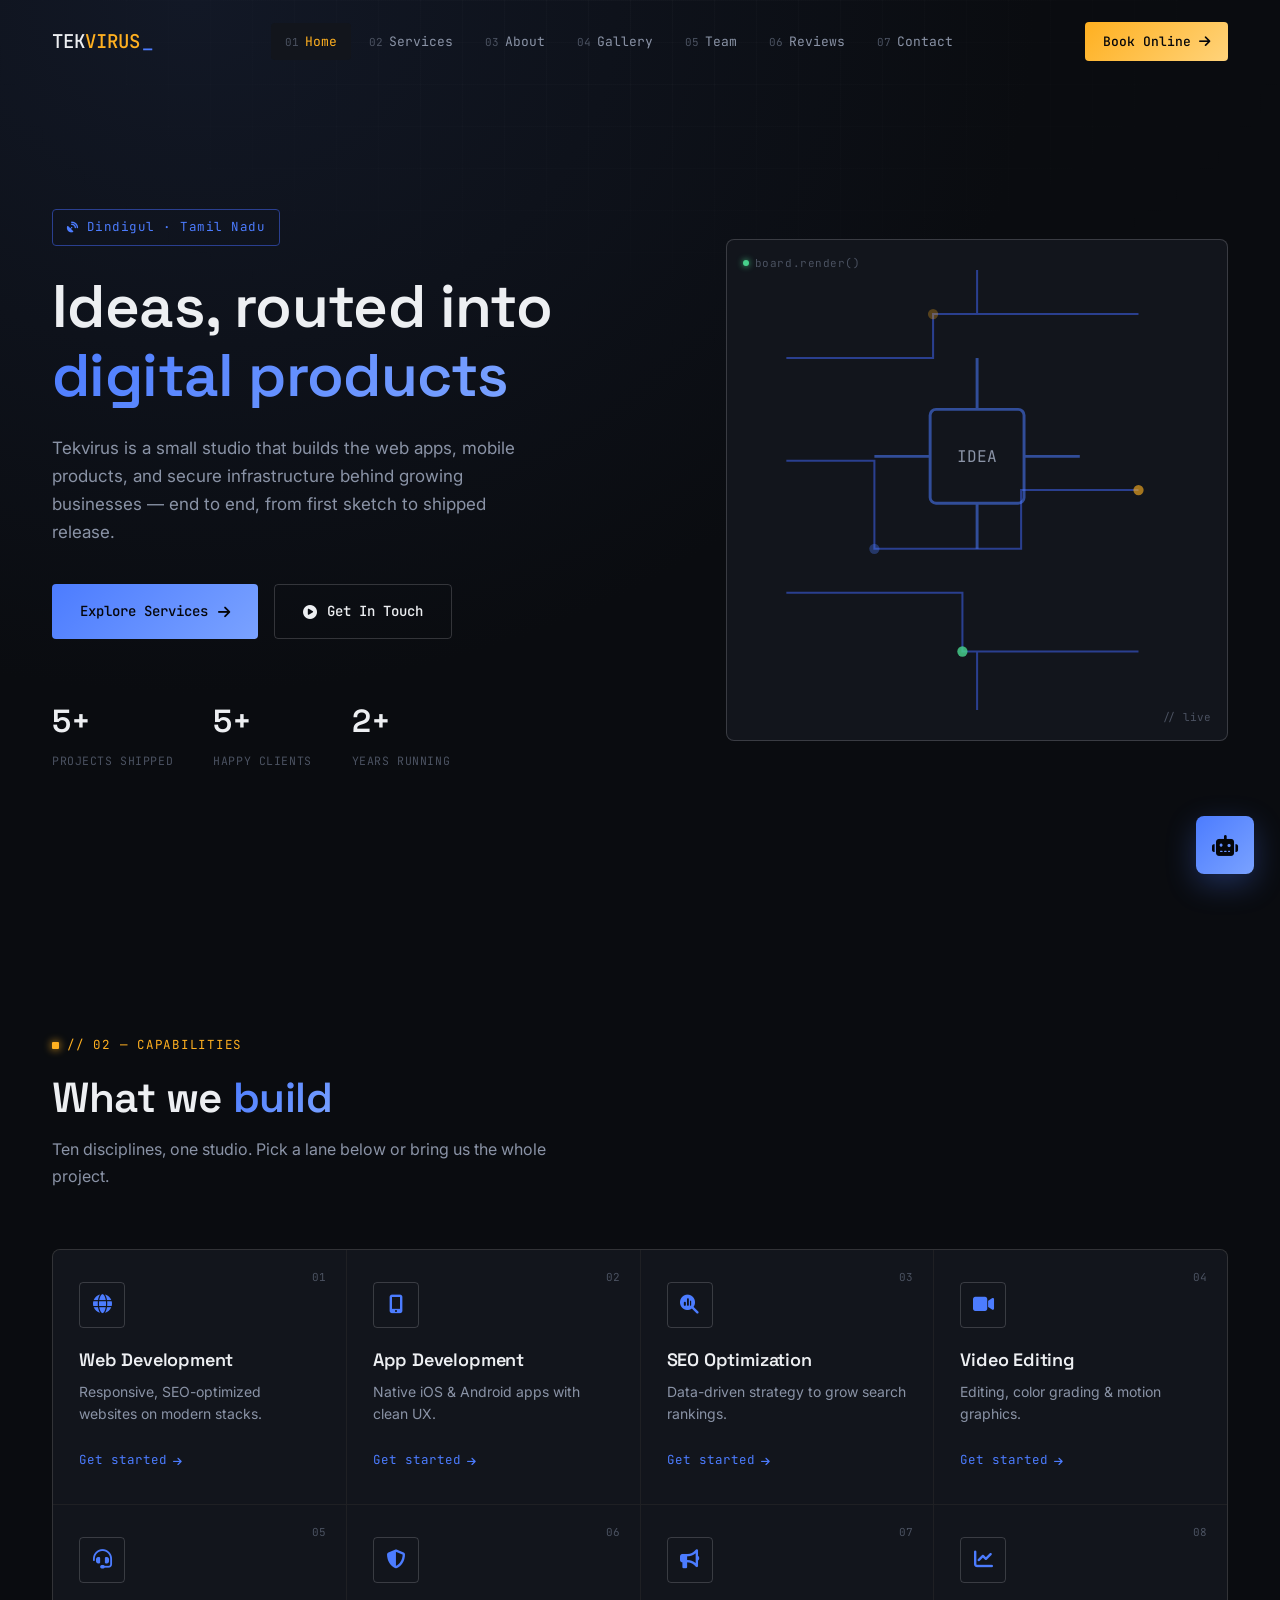
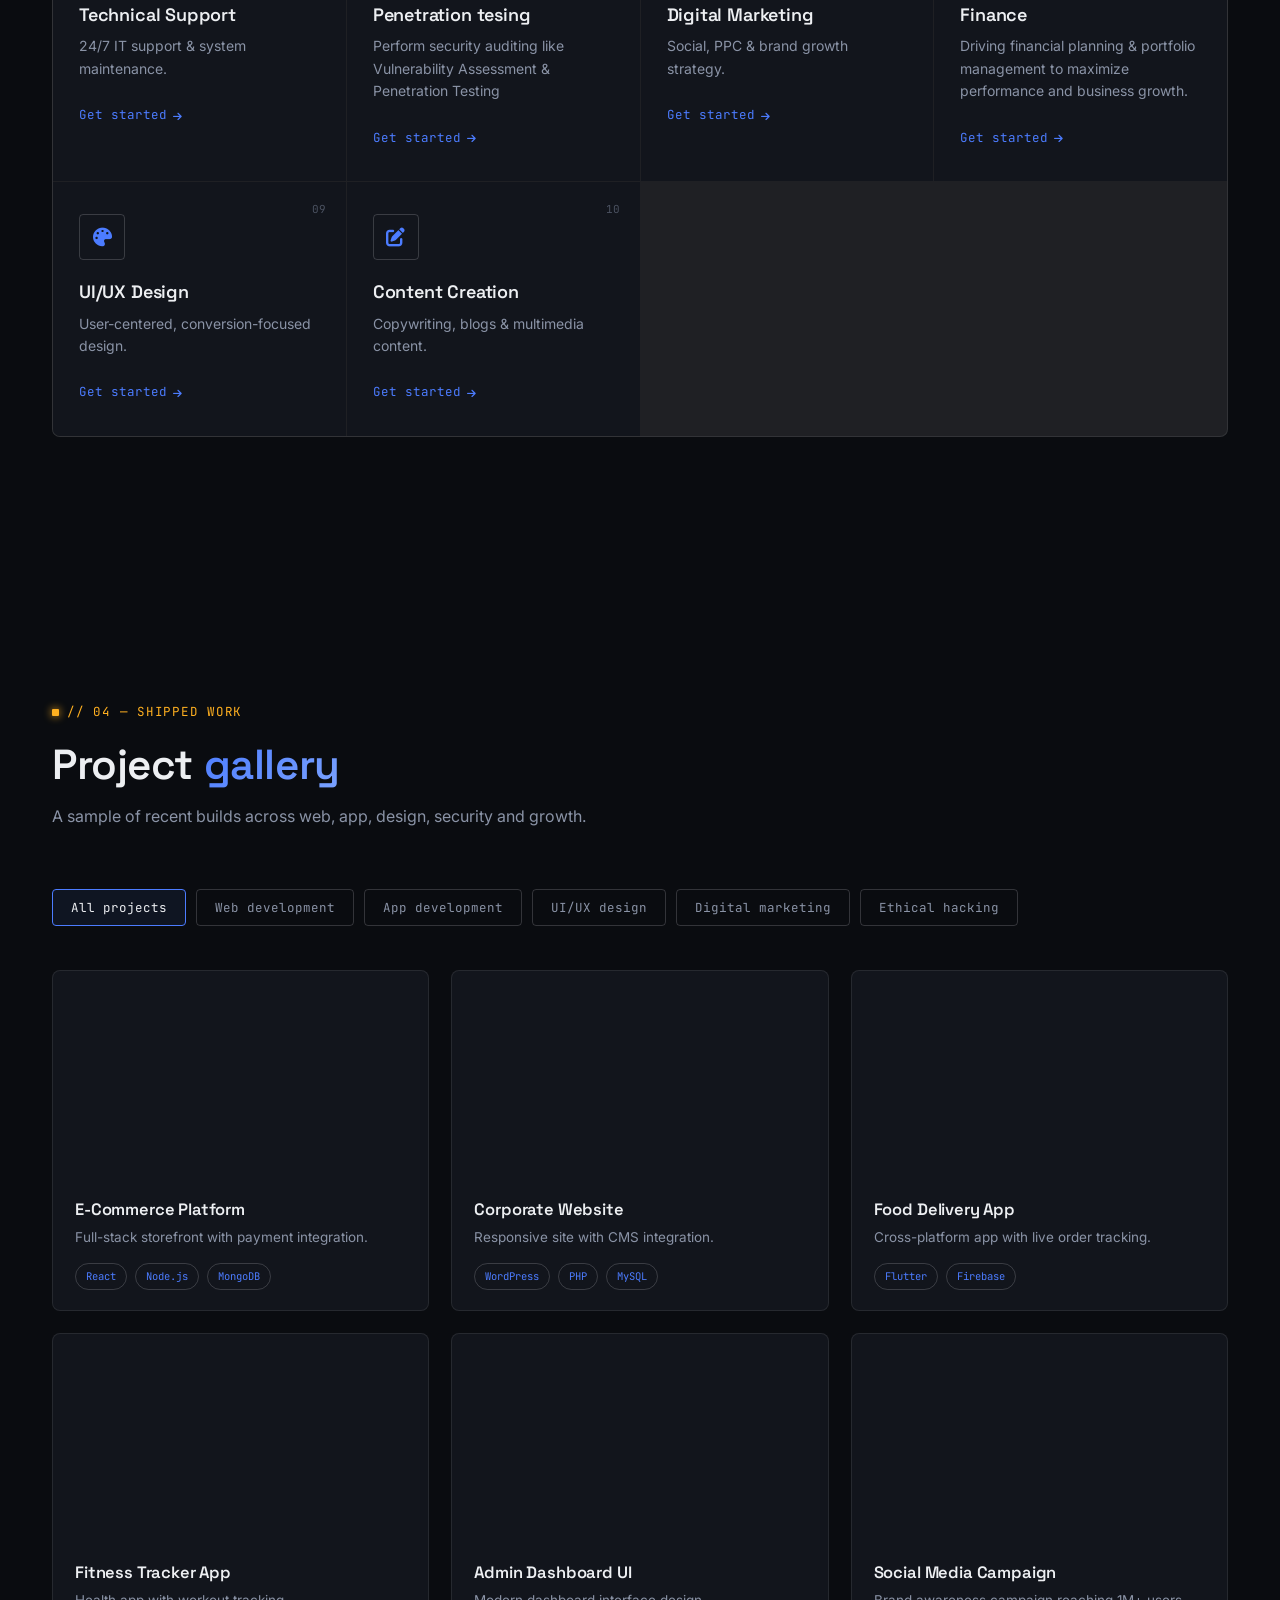
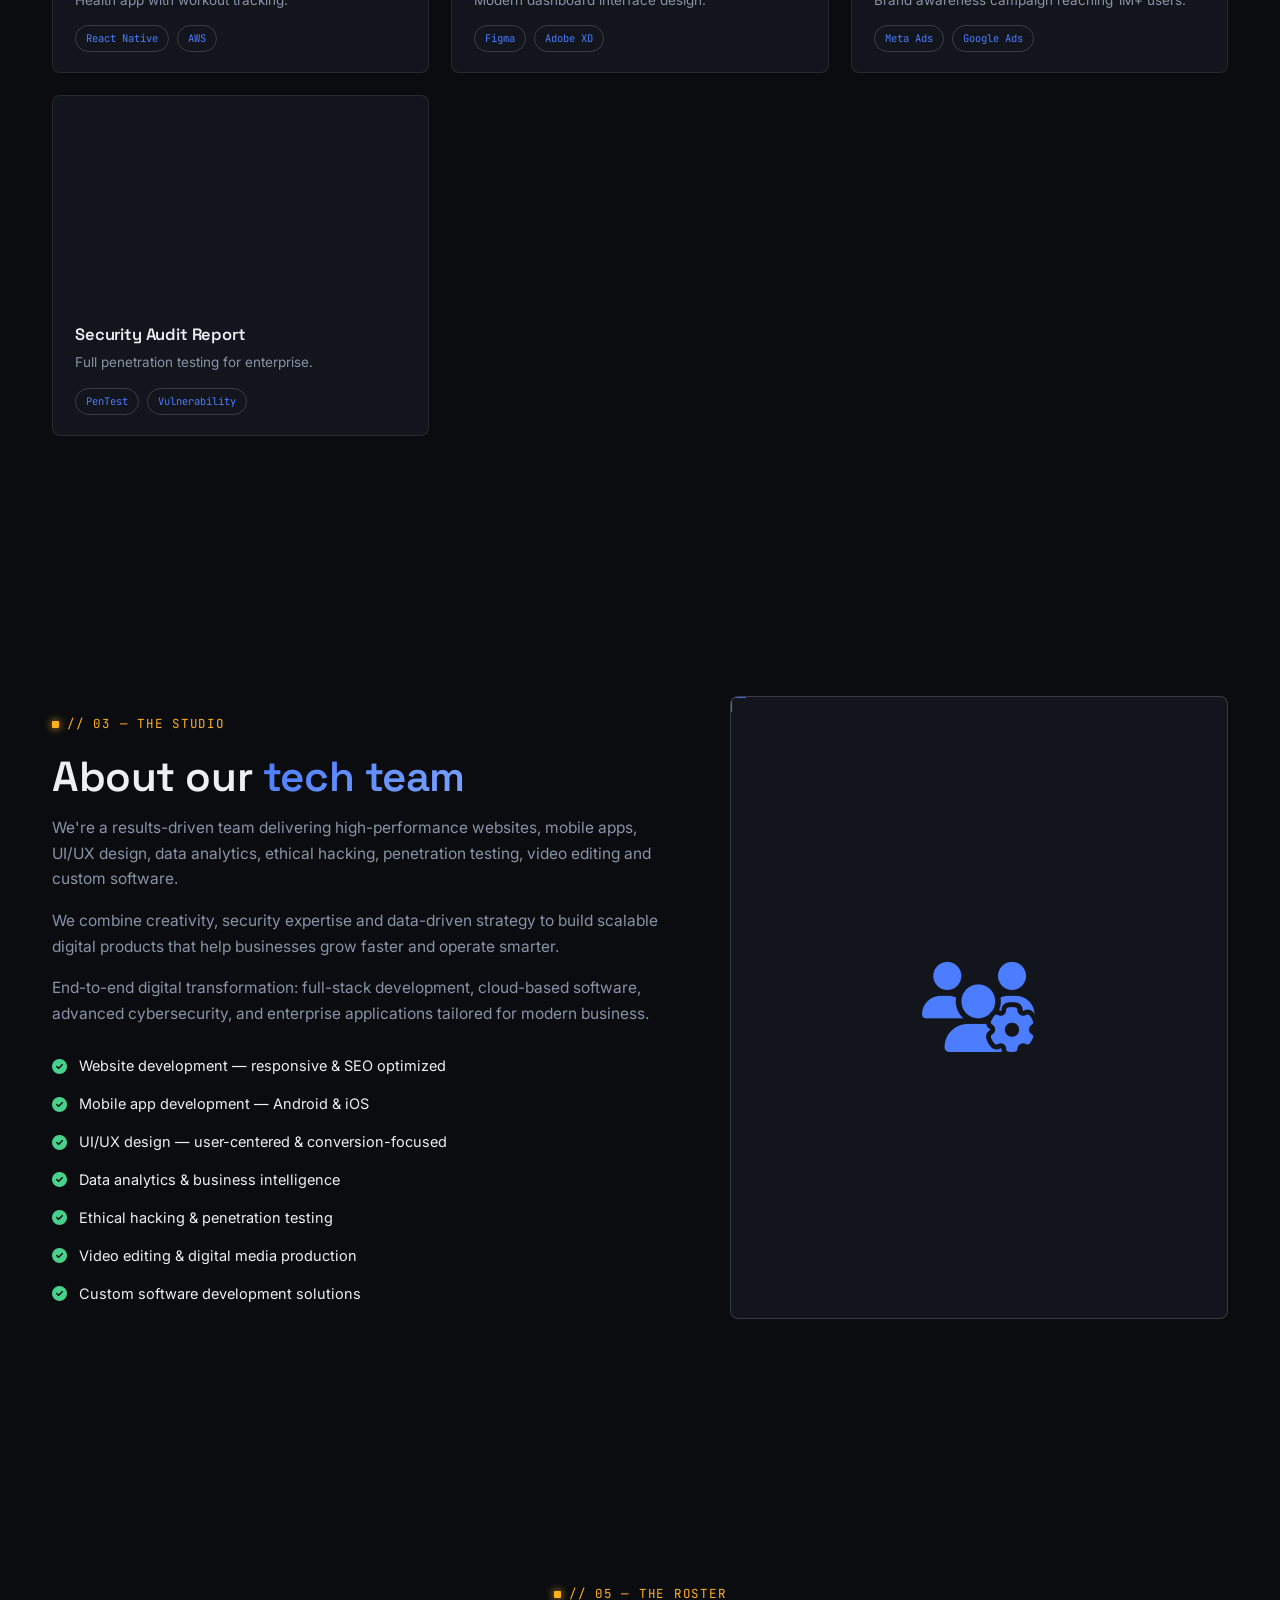
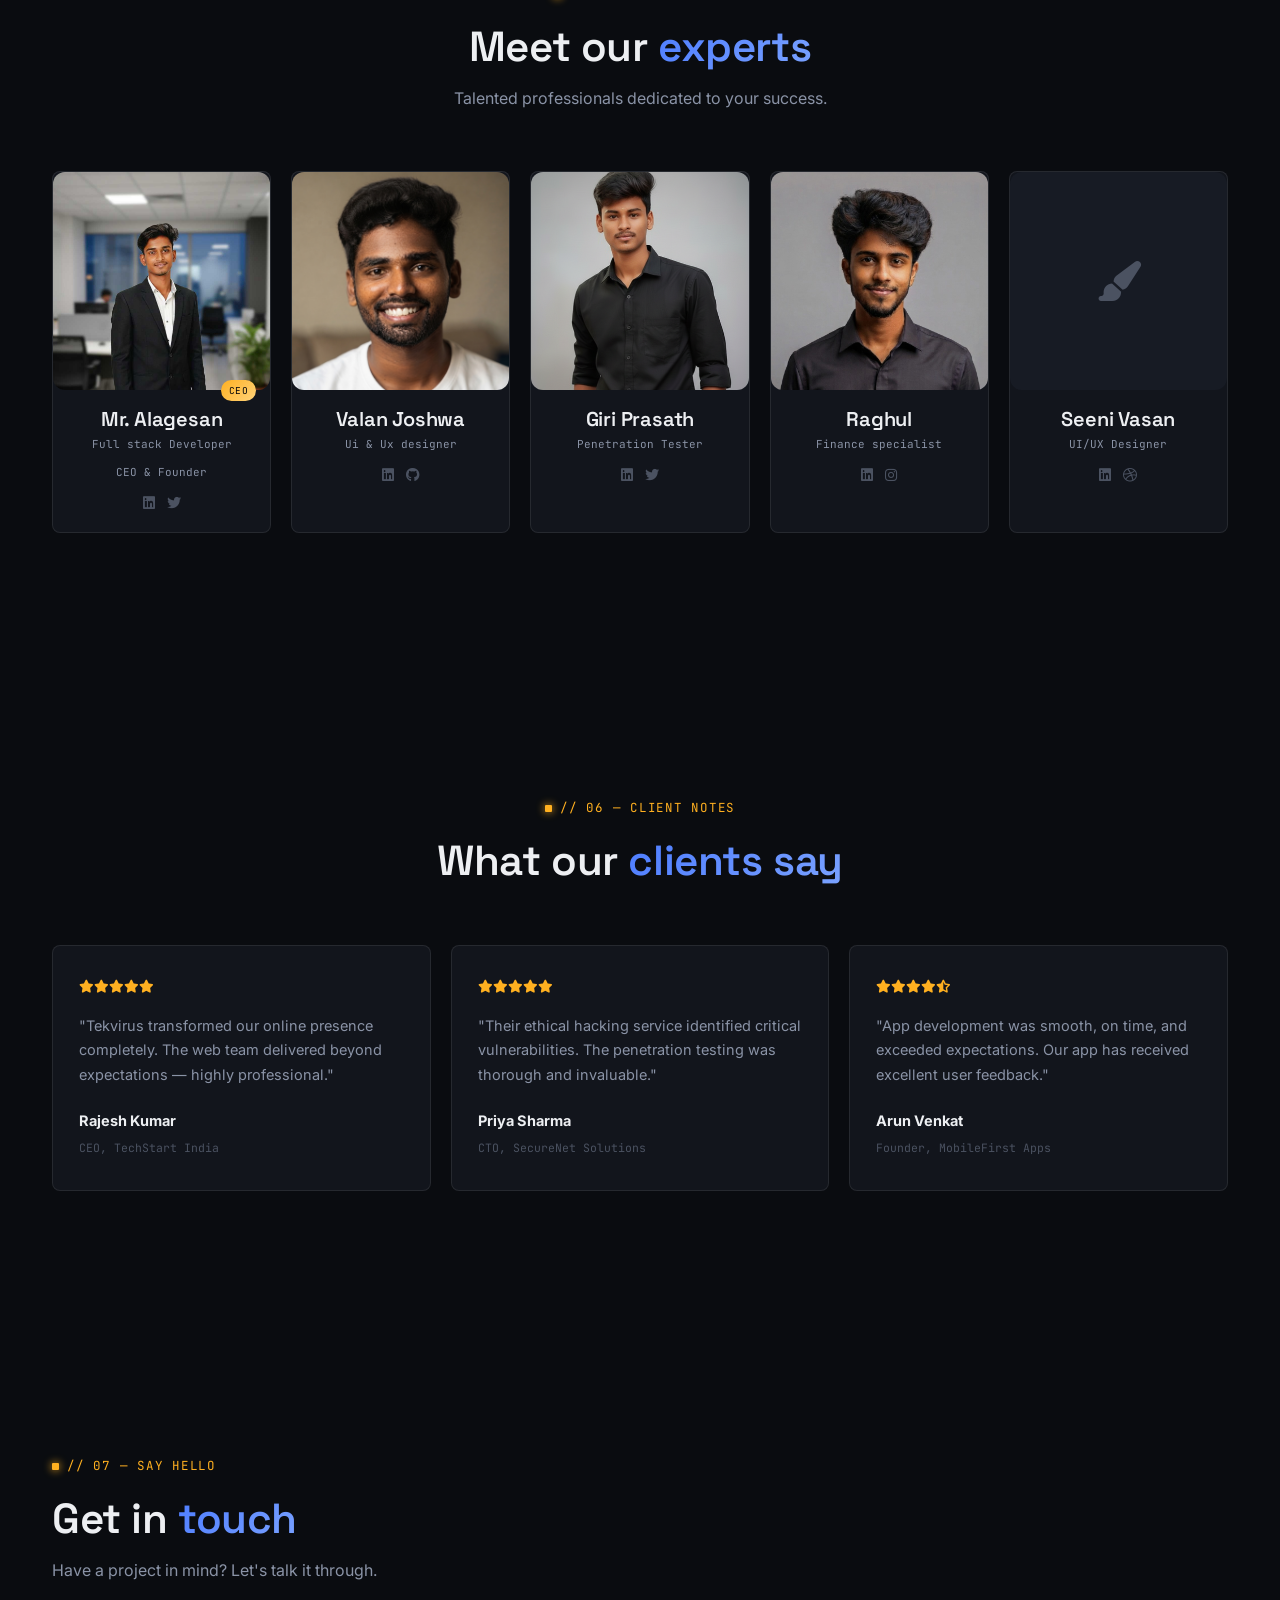
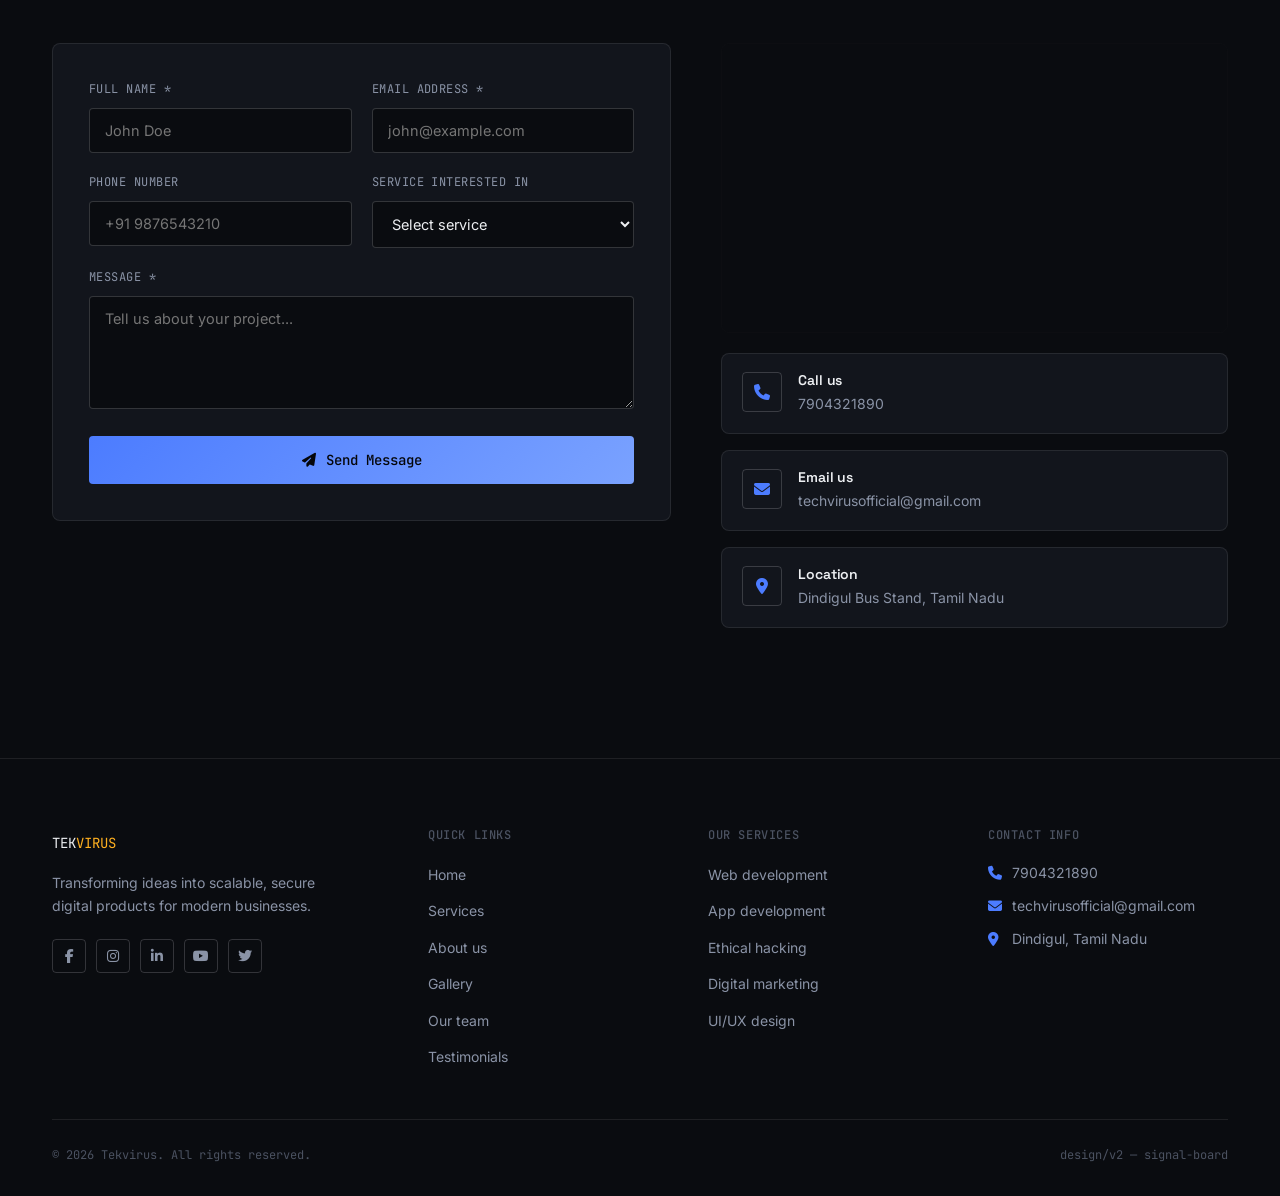
==== commit a885a5cb: "code was uploaded" ====
--- a/index.html
+++ b/index.html
@@ -215,7 +215,7 @@
                         <div class="team-card-info"><span class="ceo-badge">CEO</span><h3>Mr. Alagesan</h3><span class="team-role">Full stack Developer</span><span class="team-role">CEO &amp; Founder</span><div class="team-social"><a href="https://www.linkedin.com/in/alagesan-chinraj-5542a52ba?utm_source=share_via&utm_content=profile&utm_medium=member_android"><i class="fab fa-linkedin"></i></a><a href="#"><i class="fab fa-twitter"></i></a></div></div>
                     </div>
                     <div class="team-card" data-aos="fade-up">
-                        <div class="team-card-image"><img src="./asset/team/Valan-joshwa.jpg" alt="Valan Joshwa" onerror="this.style.display='none'; this.nextElementSibling.style.display='flex';"><div class="team-image-placeholder" style="display:none;"><i class="fas fa-user-circle"></i></div></div>
+                        <div class="team-card-image"><img src="./asset/team/Valan.png" alt="Valan Joshwa" onerror="this.style.display='none'; this.nextElementSibling.style.display='flex';"><div class="team-image-placeholder" style="display:none;"><i class="fas fa-user-circle"></i></div></div>
                         <div class="team-card-info"><h3>Valan Joshwa</h3><span class="team-role">Ui &amp; Ux designer</span><div class="team-social"><a href="#"><i class="fab fa-linkedin"></i></a><a href="#"><i class="fab fa-github"></i></a></div></div>
                     </div>
                     <div class="team-card" data-aos="fade-up">
@@ -428,3 +428,5 @@
     </script>
 </body>
 </html>
+
+
--- a/css/style.css
+++ b/css/style.css
@@ -619,7 +619,7 @@
     width: 100%;
     height: 100%;
     object-fit: cover;
-    object-position: center 5%; /* Adjust this value (20%-40%) as needed */
+    object-position: center 15%; /* Adjust this value (20%-40%) as needed */
     display: block;
 }
 
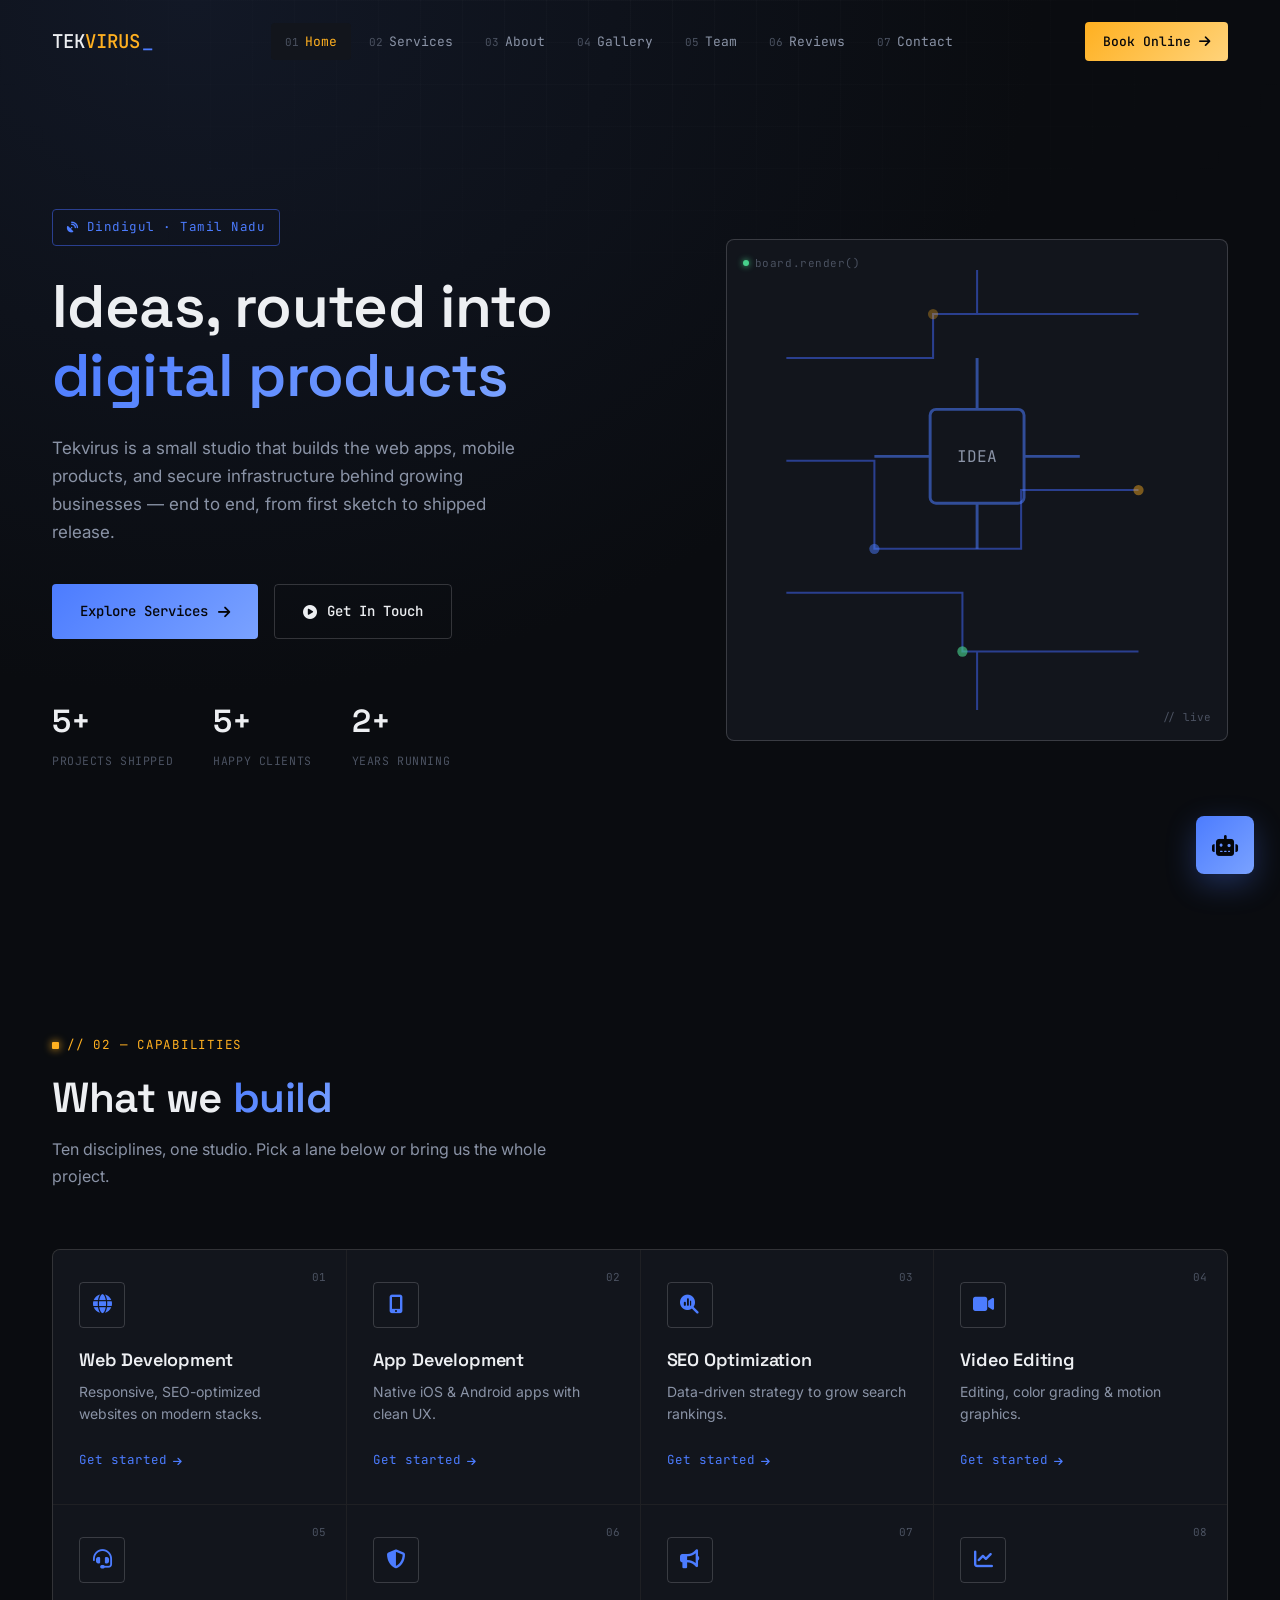
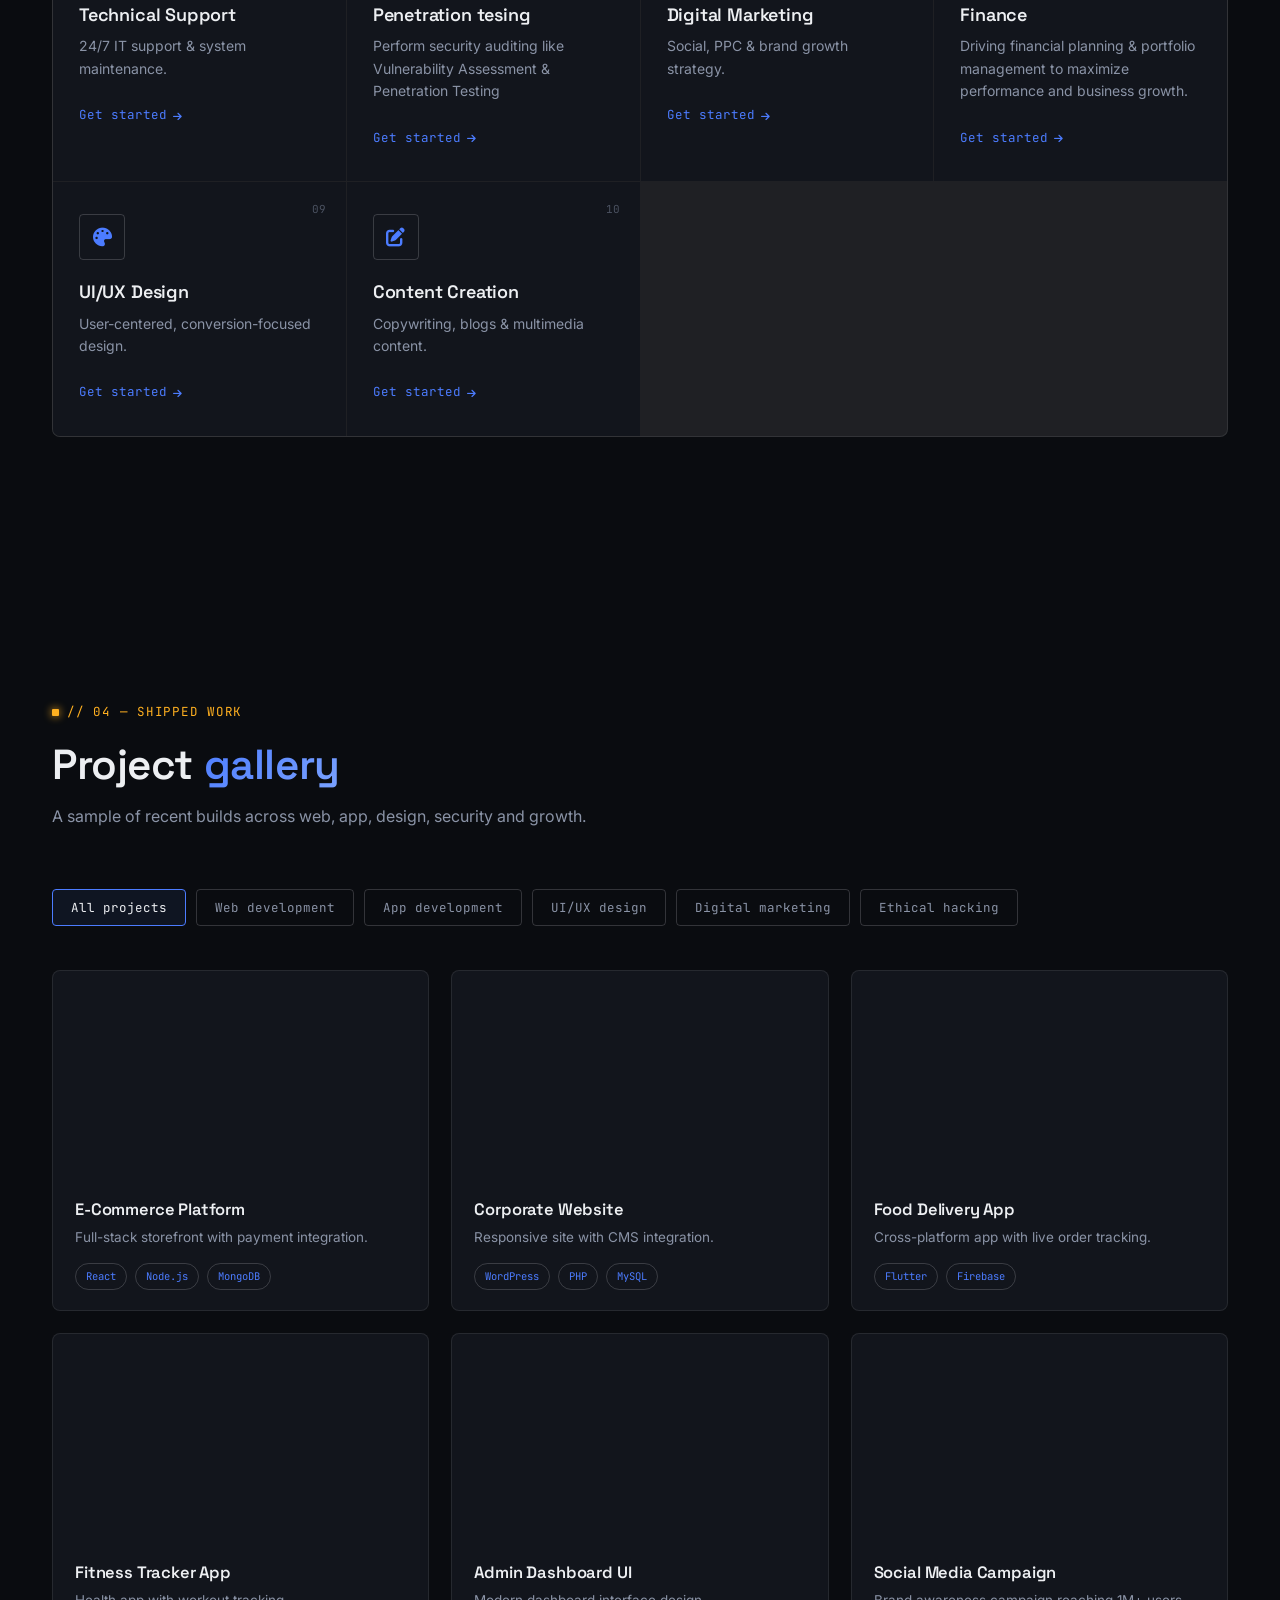
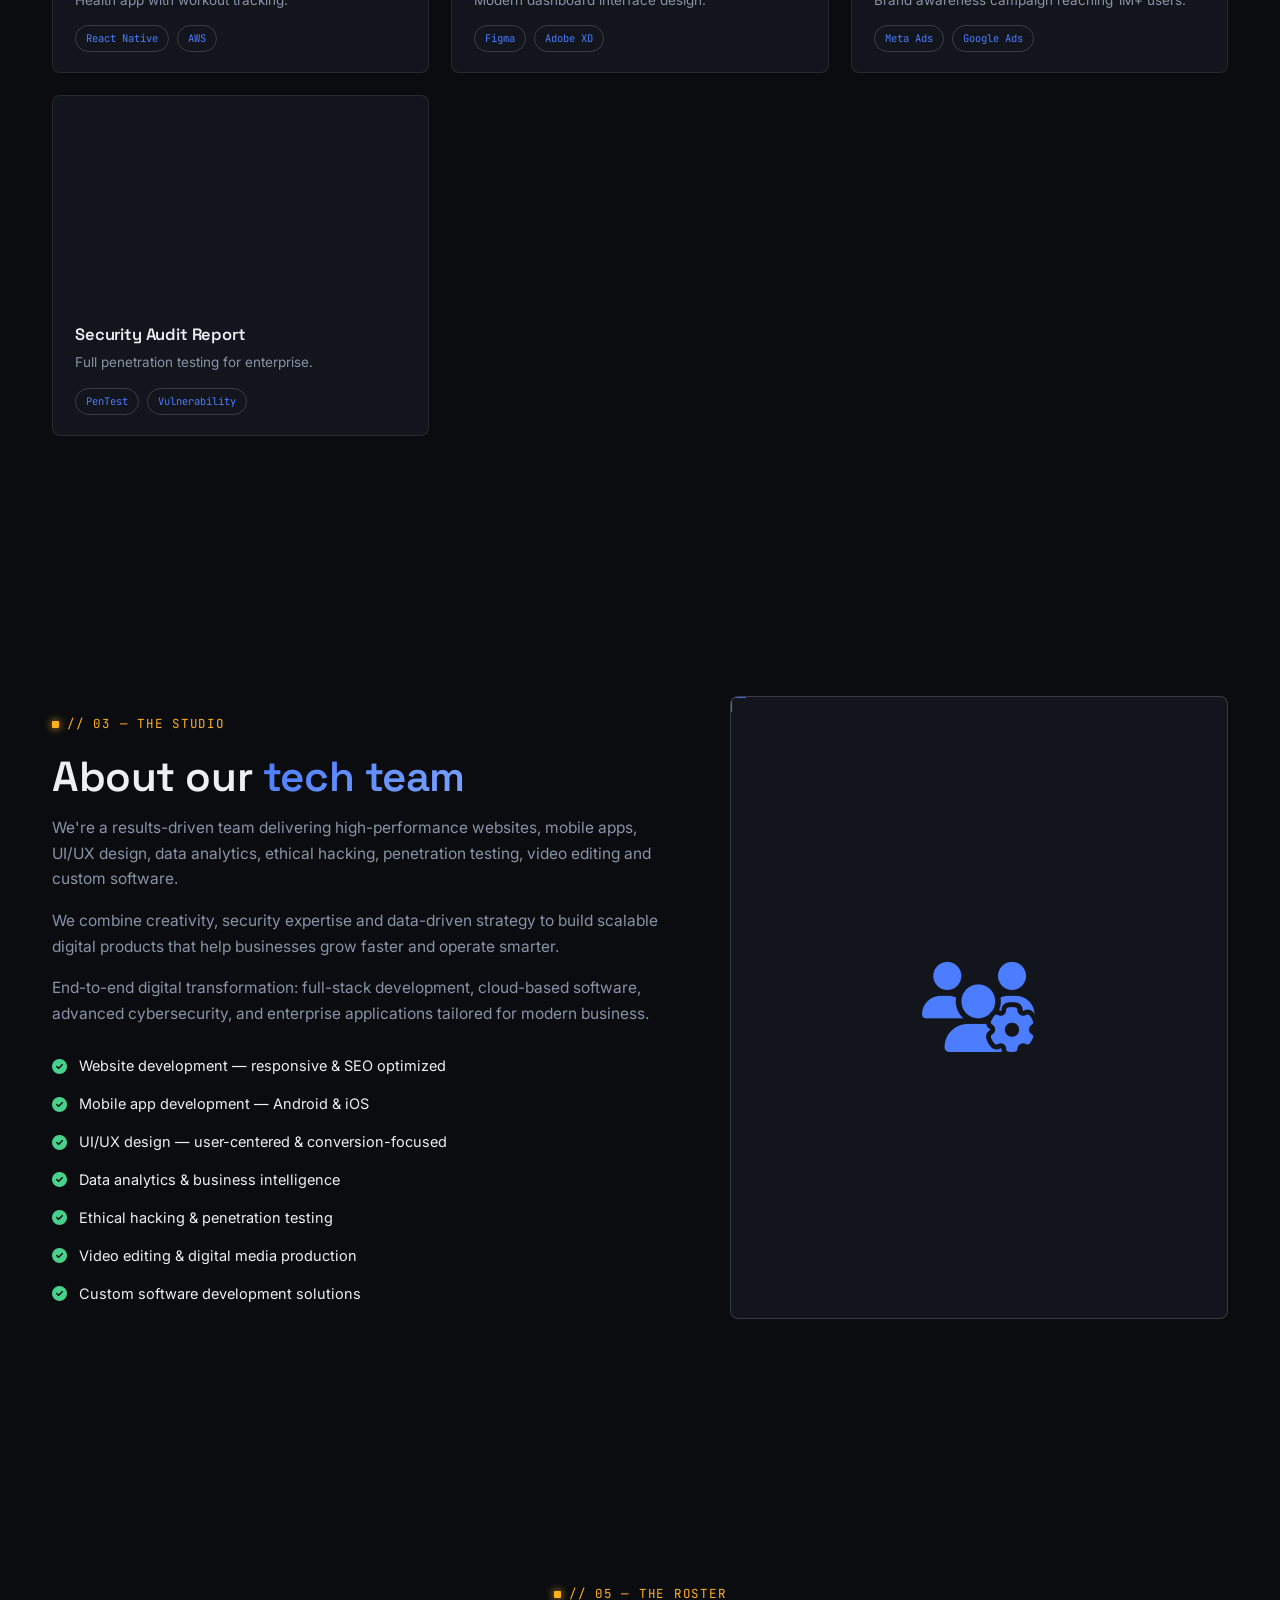
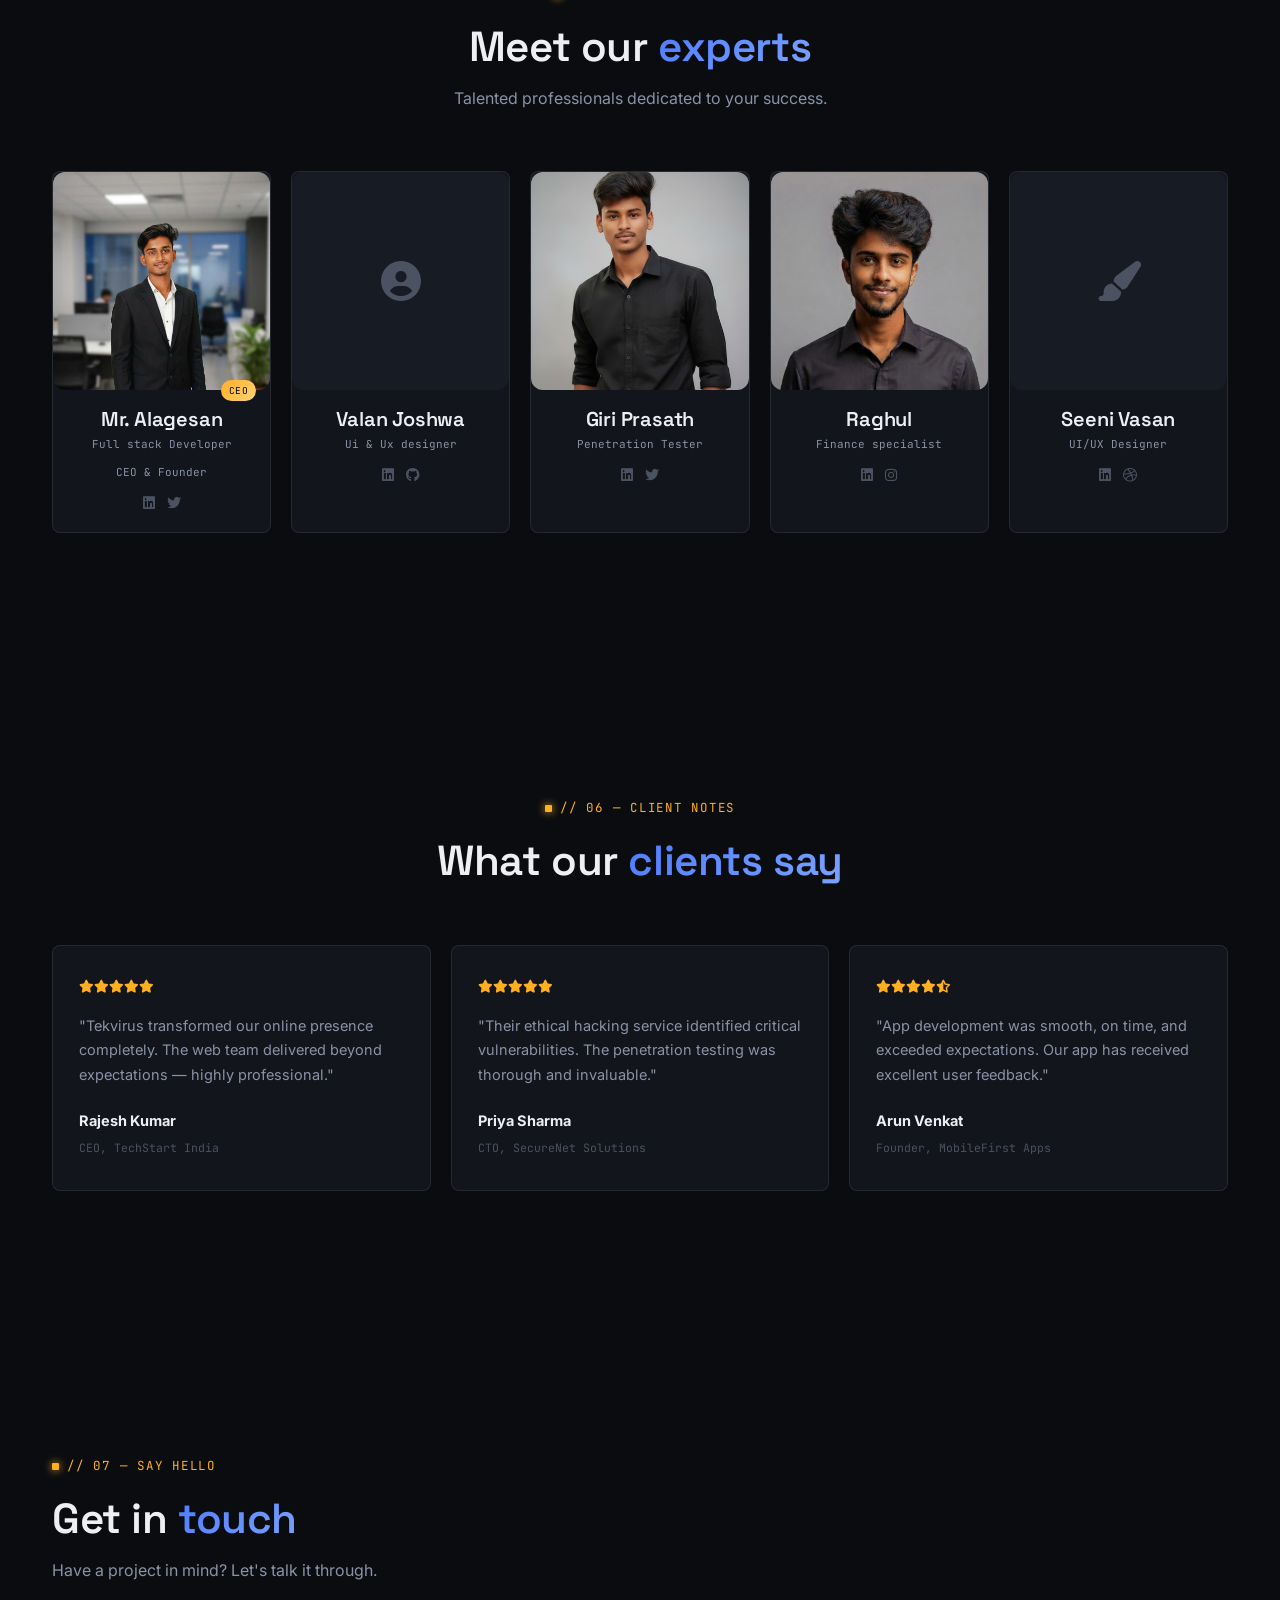
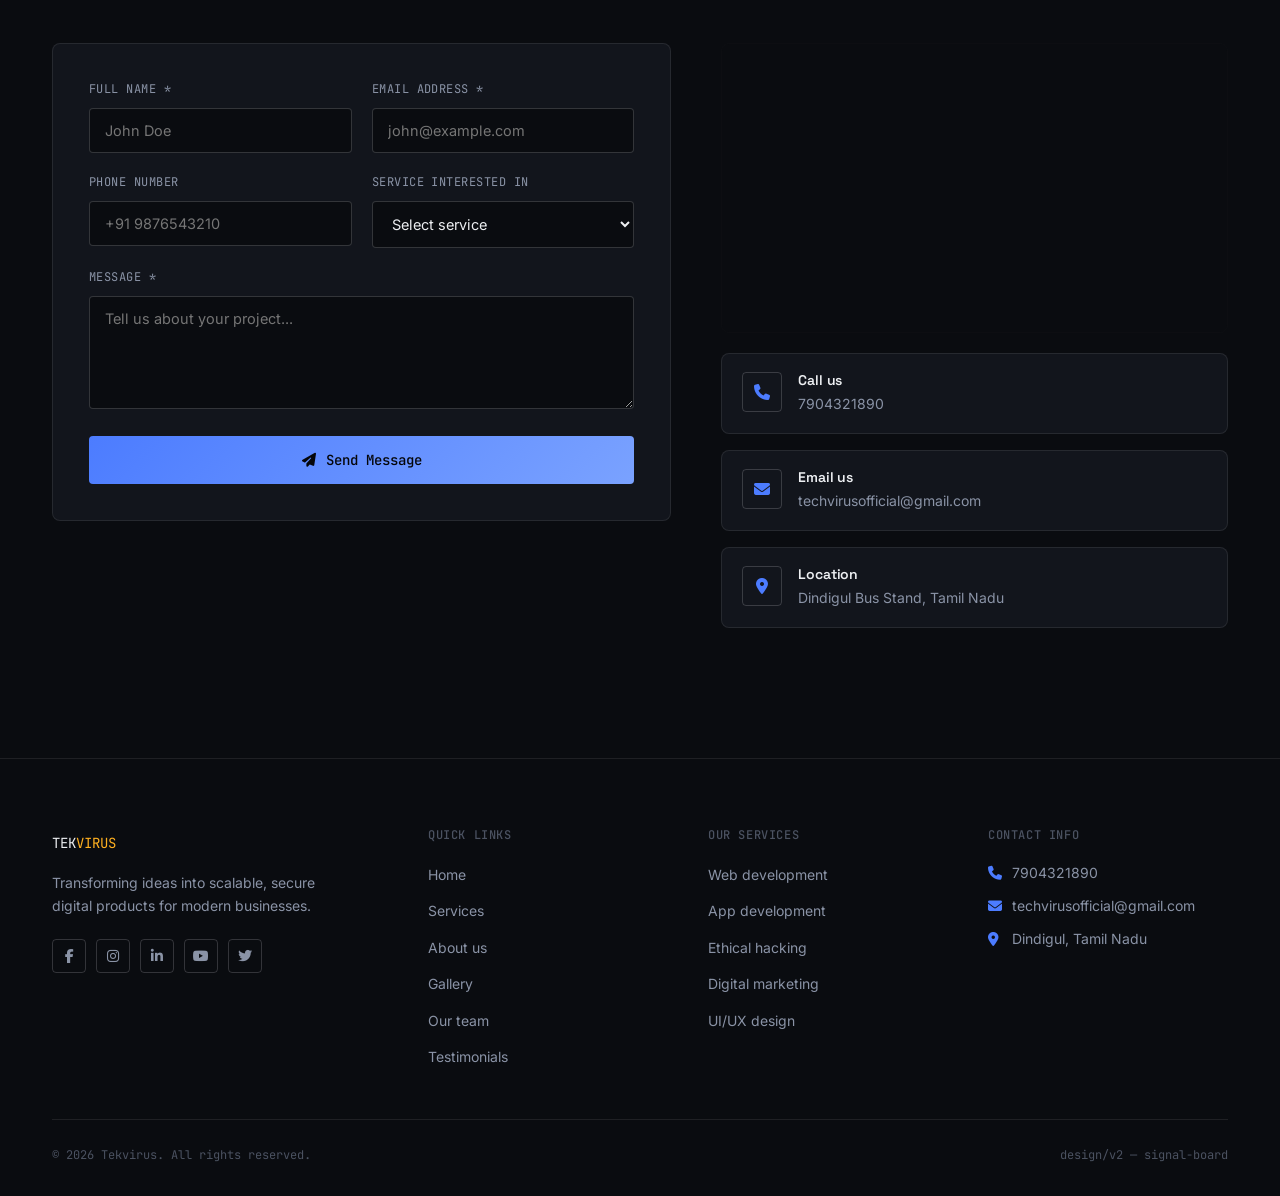
==== commit df8b172c: "Update index.html" ====
--- a/index.html
+++ b/index.html
@@ -215,7 +215,7 @@
                         <div class="team-card-info"><span class="ceo-badge">CEO</span><h3>Mr. Alagesan</h3><span class="team-role">Full stack Developer</span><span class="team-role">CEO &amp; Founder</span><div class="team-social"><a href="https://www.linkedin.com/in/alagesan-chinraj-5542a52ba?utm_source=share_via&utm_content=profile&utm_medium=member_android"><i class="fab fa-linkedin"></i></a><a href="#"><i class="fab fa-twitter"></i></a></div></div>
                     </div>
                     <div class="team-card" data-aos="fade-up">
-                        <div class="team-card-image"><img src="./asset/team/Valan.png" alt="Valan Joshwa" onerror="this.style.display='none'; this.nextElementSibling.style.display='flex';"><div class="team-image-placeholder" style="display:none;"><i class="fas fa-user-circle"></i></div></div>
+                        <div class="team-card-image"><img src="./asset/team/Vala.png" alt="Valan Joshwa" onerror="this.style.display='none'; this.nextElementSibling.style.display='flex';"><div class="team-image-placeholder" style="display:none;"><i class="fas fa-user-circle"></i></div></div>
                         <div class="team-card-info"><h3>Valan Joshwa</h3><span class="team-role">Ui &amp; Ux designer</span><div class="team-social"><a href="#"><i class="fab fa-linkedin"></i></a><a href="#"><i class="fab fa-github"></i></a></div></div>
                     </div>
                     <div class="team-card" data-aos="fade-up">
@@ -328,7 +328,7 @@
                     <p>Transforming ideas into scalable, secure digital products for modern businesses.</p>
                     <div class="footer-social">
                         <a href="#" aria-label="Facebook"><i class="fab fa-facebook-f"></i></a>
-                        <a href="#" aria-label="Instagram"><i class="fab fa-instagram"></i></a>
+                        <a href="https://www.instagram.com/tekvirus.tech?igsh=YW1jaHd3b2xneWE=" aria-label="Instagram"><i class="fab fa-instagram"></i></a>
                         <a href="#" aria-label="LinkedIn"><i class="fab fa-linkedin-in"></i></a>
                         <a href="#" aria-label="YouTube"><i class="fab fa-youtube"></i></a>
                         <a href="#" aria-label="Twitter"><i class="fab fa-twitter"></i></a>
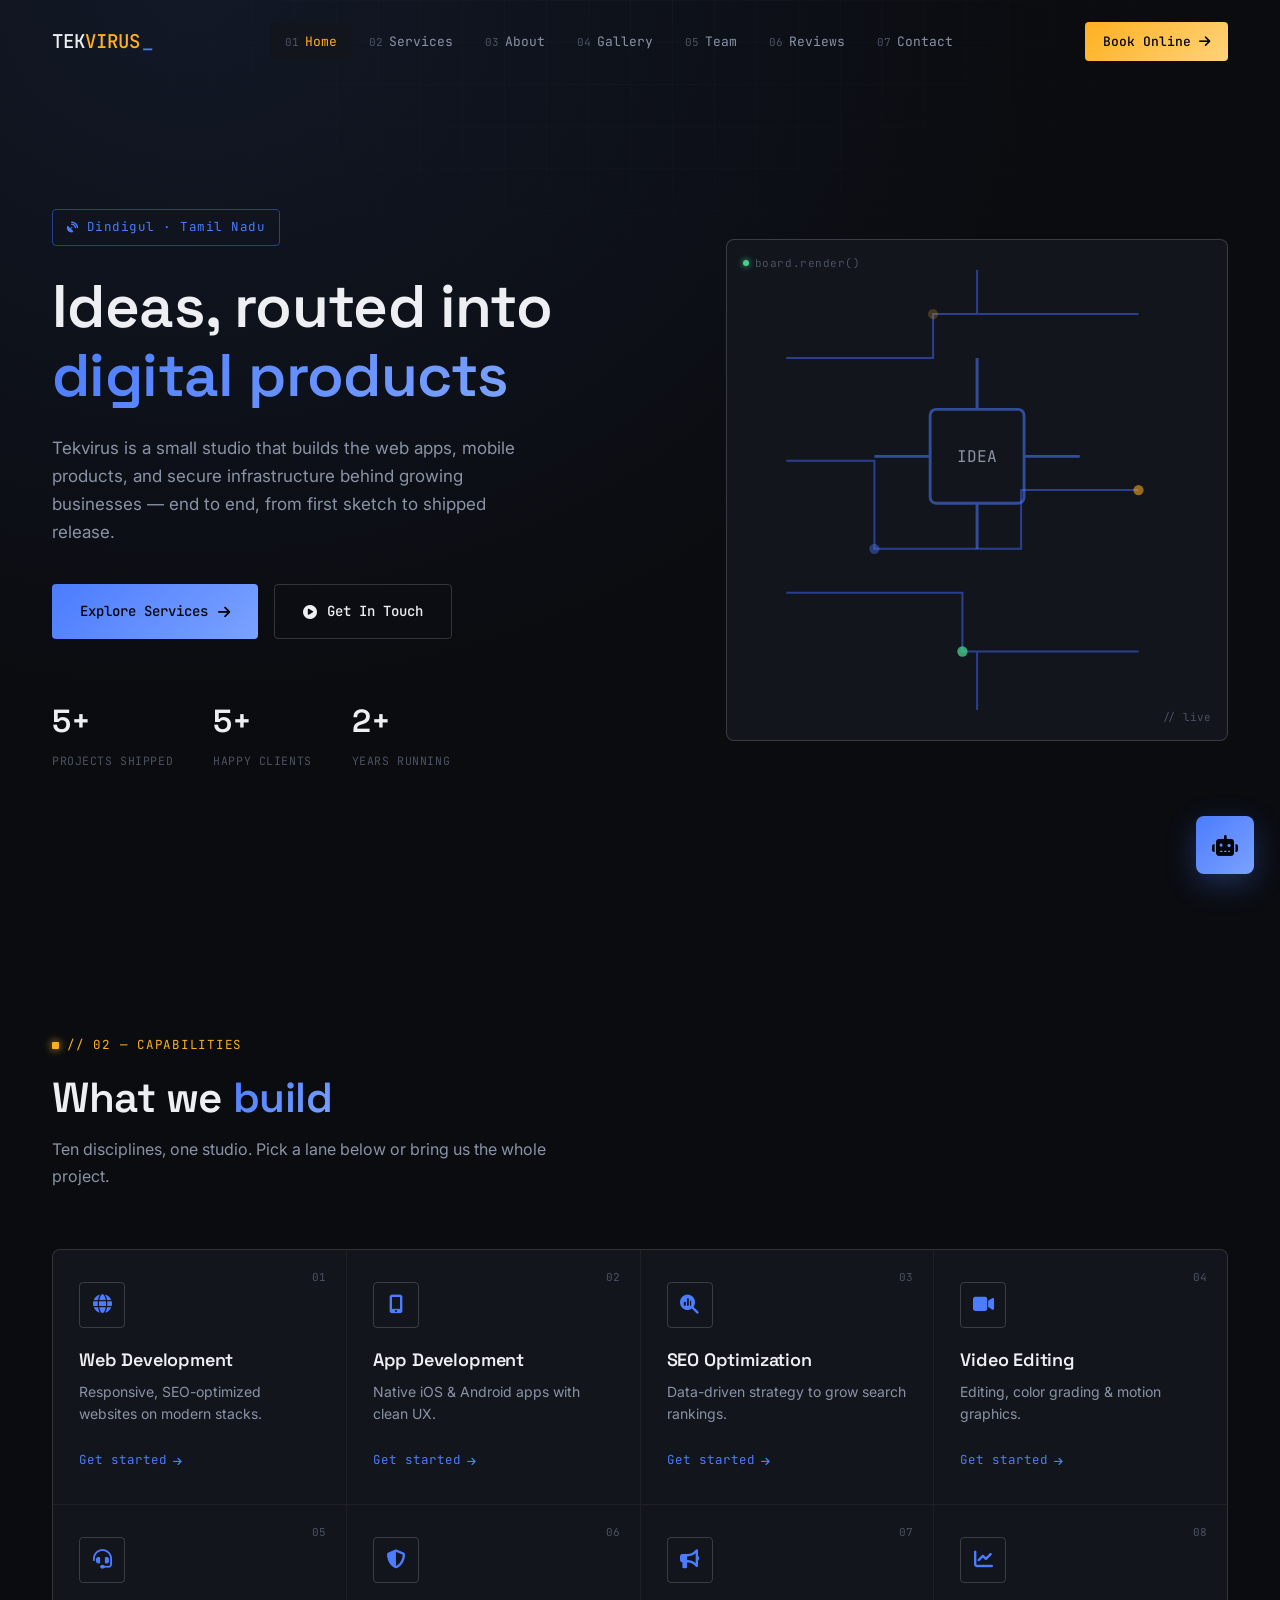
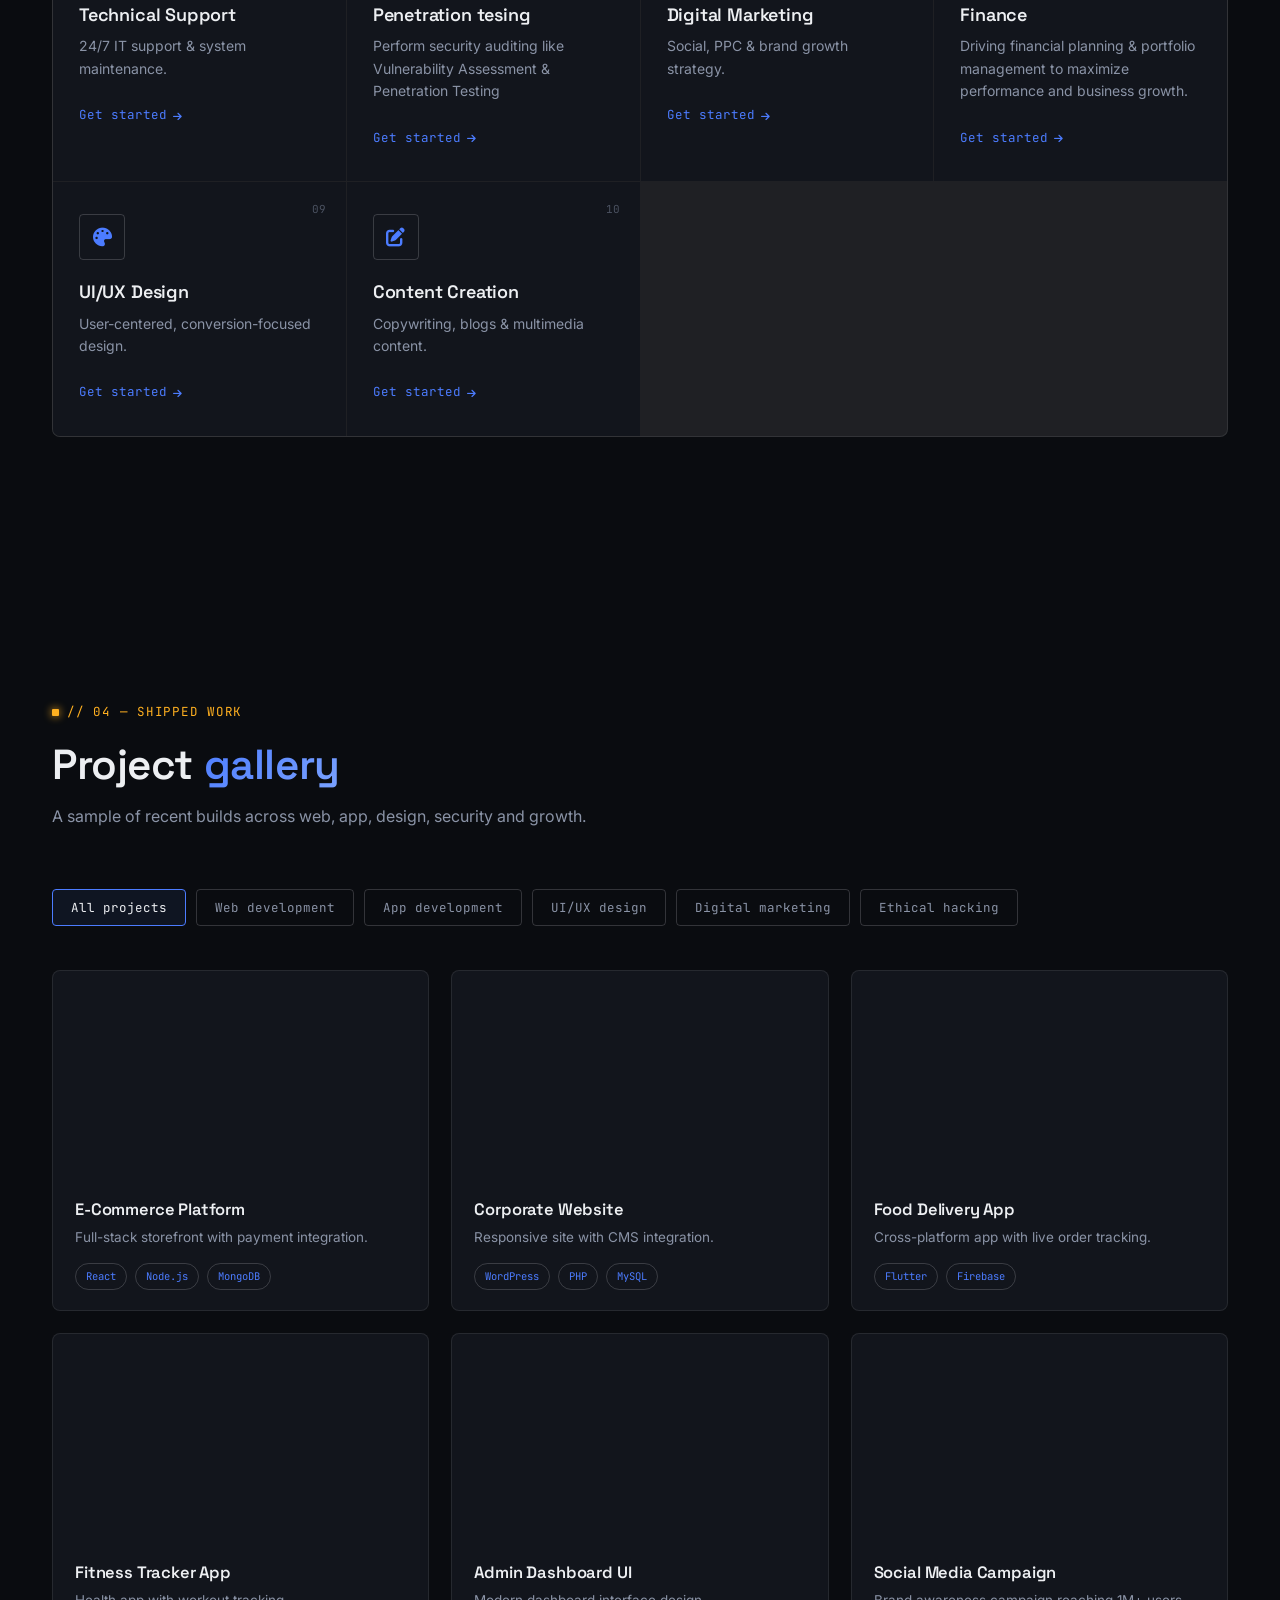
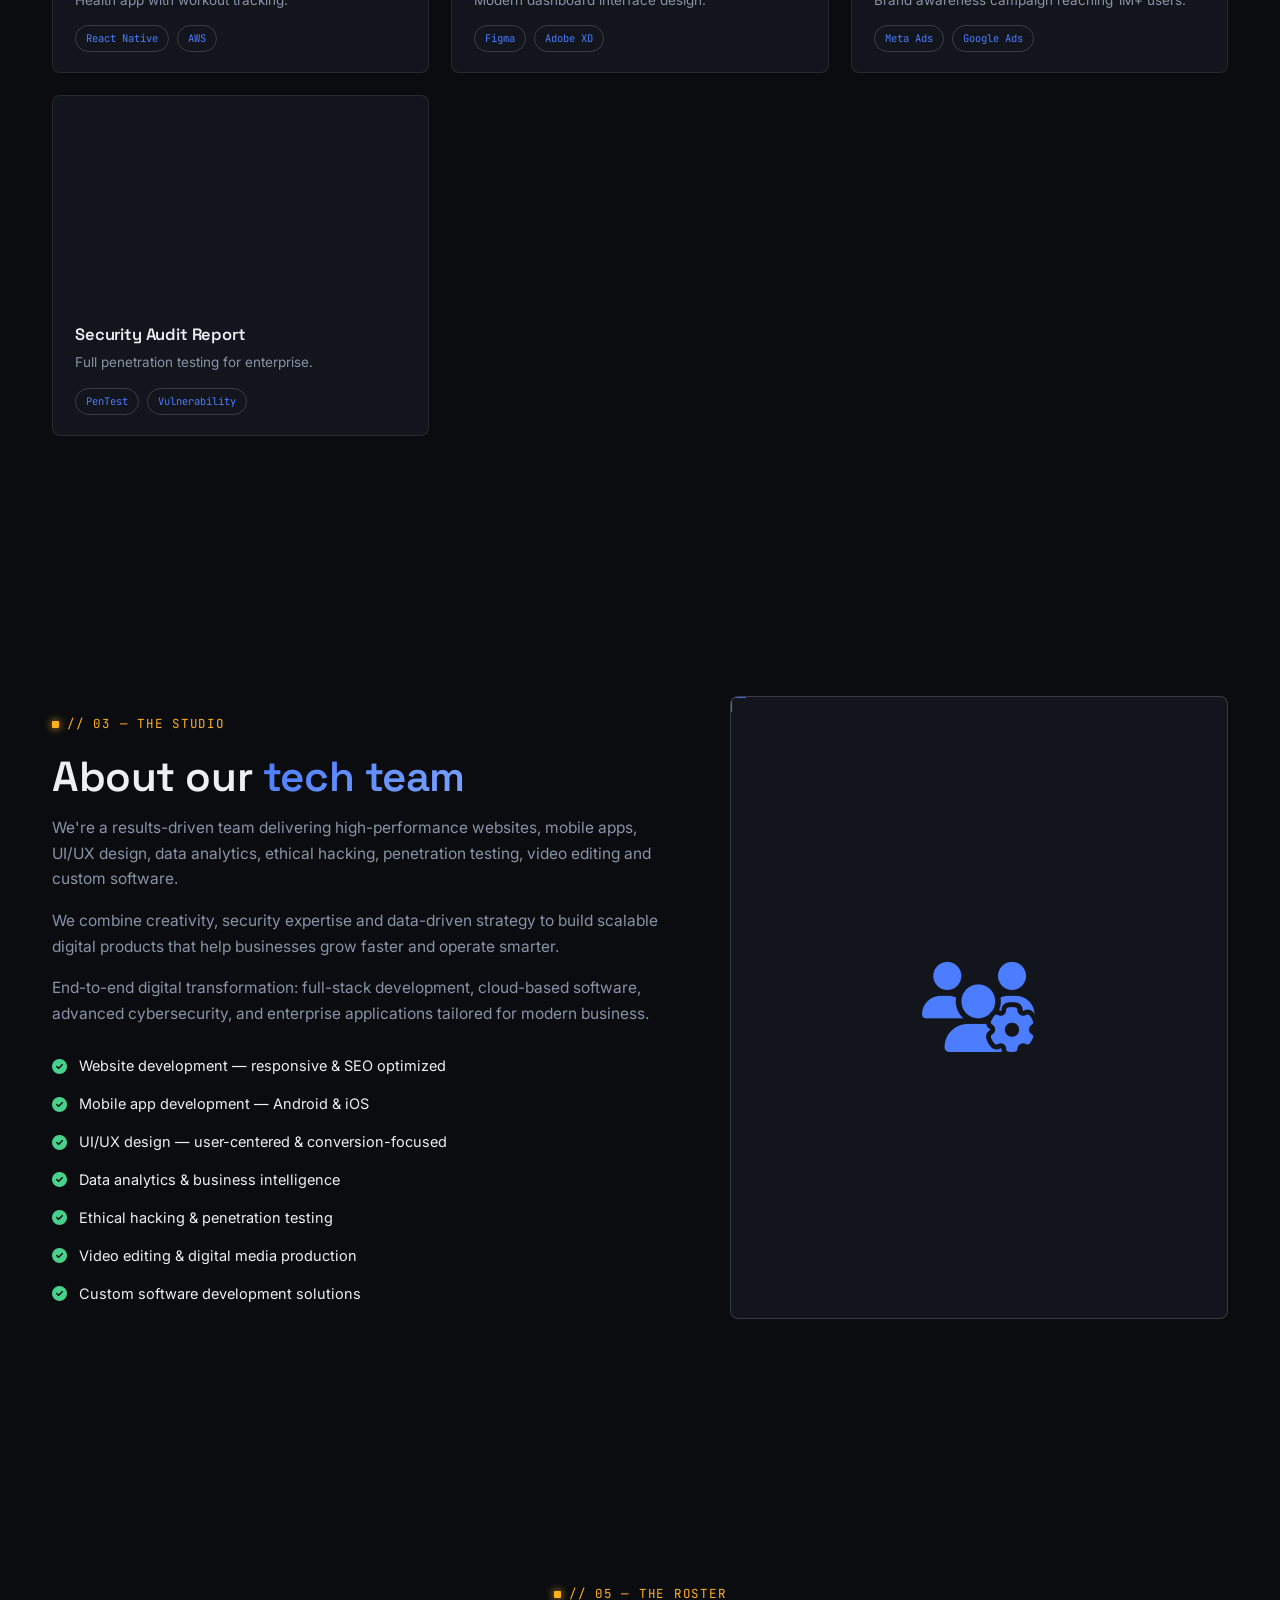
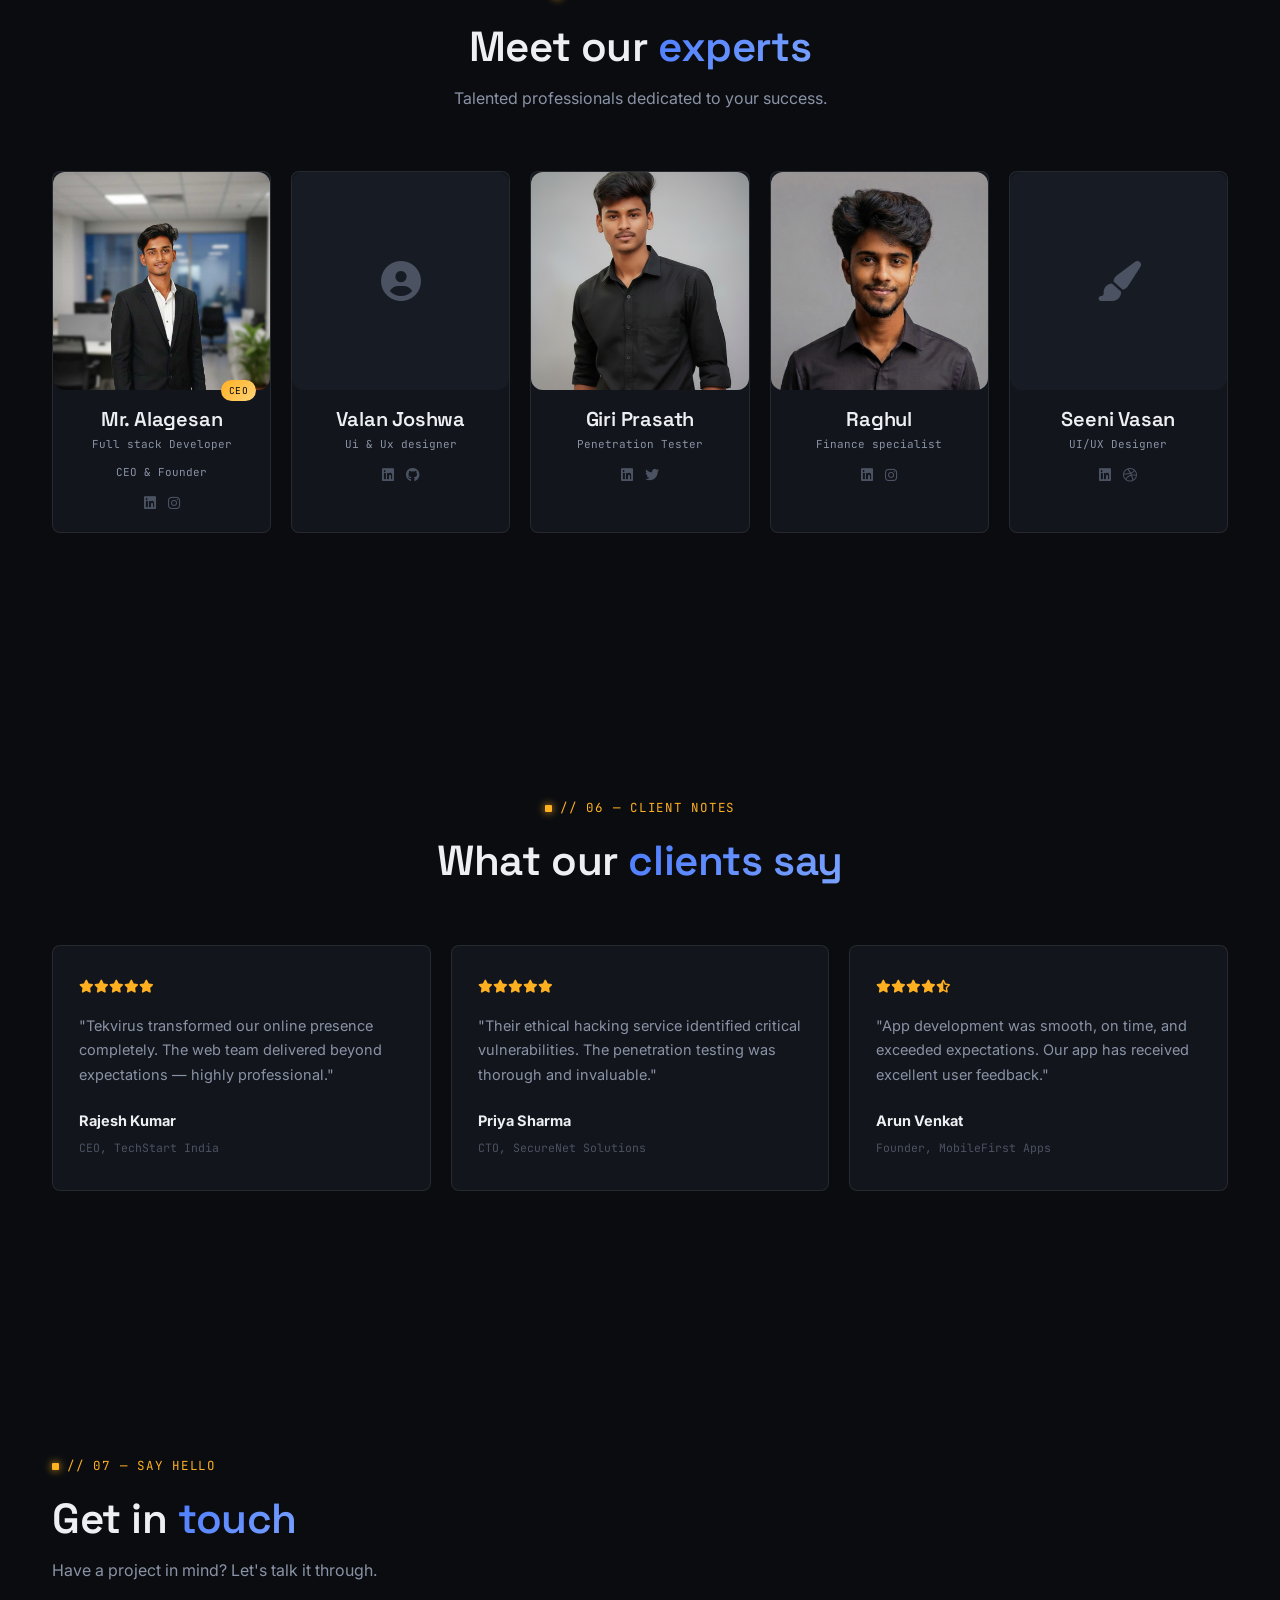
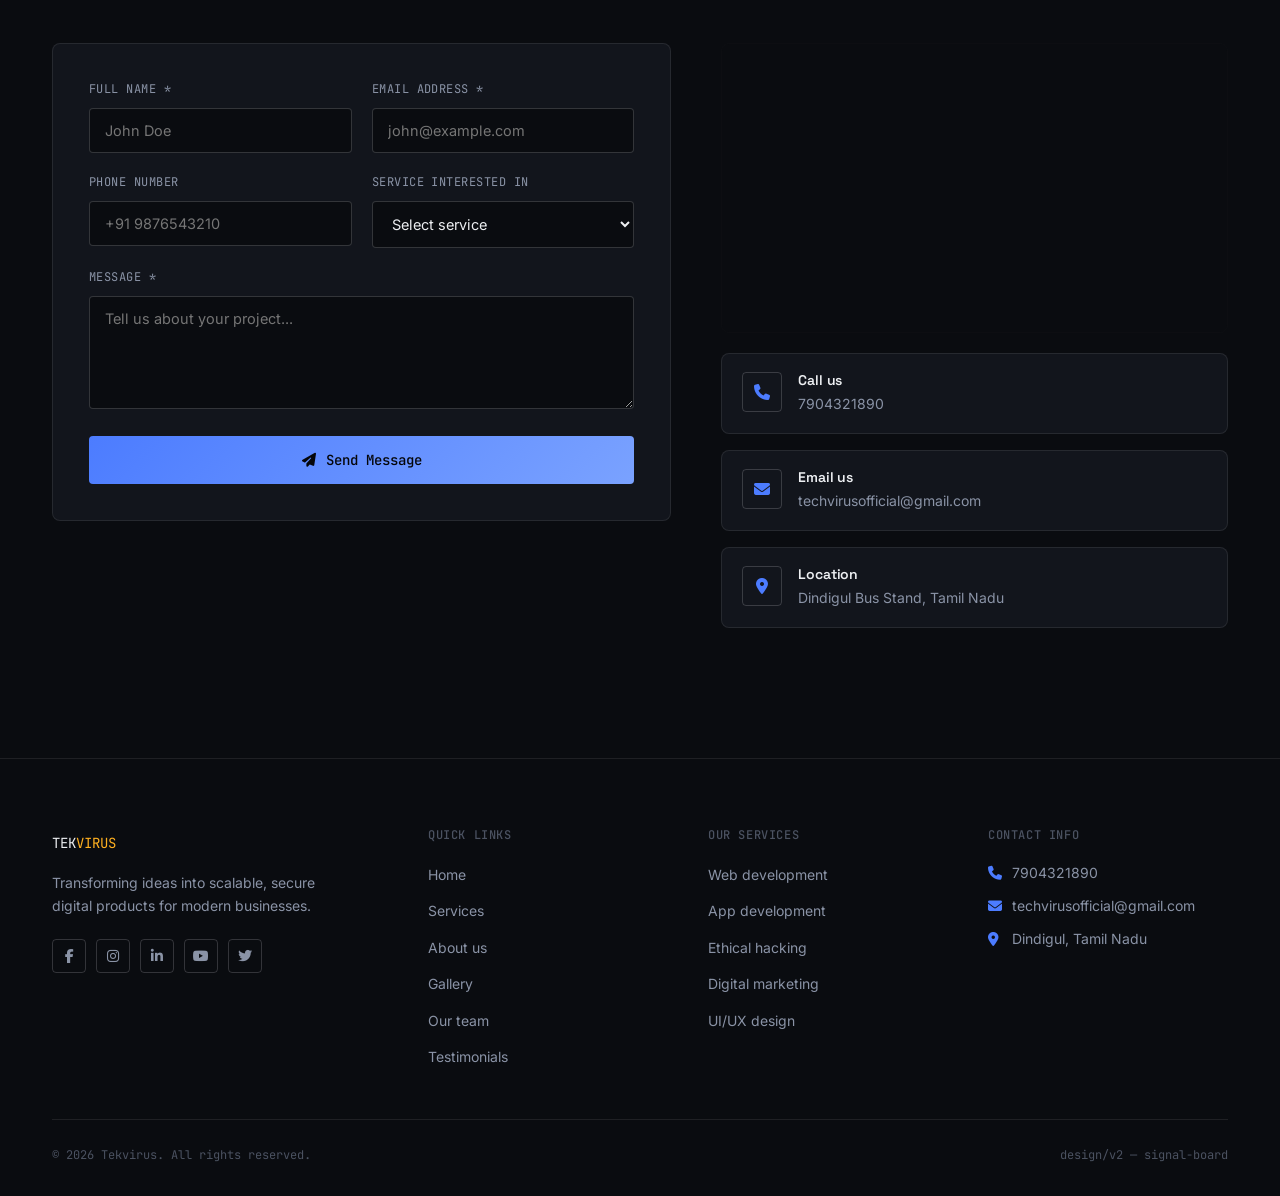
==== commit 3589df52: "code uploaded" ====
--- a/index.html
+++ b/index.html
@@ -212,7 +212,7 @@
                 <div class="team-grid">
                     <div class="team-card" data-aos="fade-up">
                         <div class="team-card-image"><img src="./asset/team/Alagesan.jpeg" alt="Mr. Alagesan - CEO" onerror="this.style.display='none'; this.nextElementSibling.style.display='flex';"><div class="team-image-placeholder" style="display:none;"><i class="fas fa-user-tie"></i></div></div>
-                        <div class="team-card-info"><span class="ceo-badge">CEO</span><h3>Mr. Alagesan</h3><span class="team-role">Full stack Developer</span><span class="team-role">CEO &amp; Founder</span><div class="team-social"><a href="https://www.linkedin.com/in/alagesan-chinraj-5542a52ba?utm_source=share_via&utm_content=profile&utm_medium=member_android"><i class="fab fa-linkedin"></i></a><a href="#"><i class="fab fa-twitter"></i></a></div></div>
+                        <div class="team-card-info"><span class="ceo-badge">CEO</span><h3>Mr. Alagesan</h3><span class="team-role">Full stack Developer</span><span class="team-role">CEO &amp; Founder</span><div class="team-social"><a href="https://www.linkedin.com/in/alagesan-chinraj-5542a52ba?utm_source=share_via&utm_content=profile&utm_medium=member_android"><i class="fab fa-linkedin"></i></a><a href="https://www.instagram.com/its_me_lovly_alagesan?igsh=MXd4NnRoemk4ZGVvdw=="><i class="fab fa-instagram"></i></a></div></div>
                     </div>
                     <div class="team-card" data-aos="fade-up">
                         <div class="team-card-image"><img src="./asset/team/Vala.png" alt="Valan Joshwa" onerror="this.style.display='none'; this.nextElementSibling.style.display='flex';"><div class="team-image-placeholder" style="display:none;"><i class="fas fa-user-circle"></i></div></div>
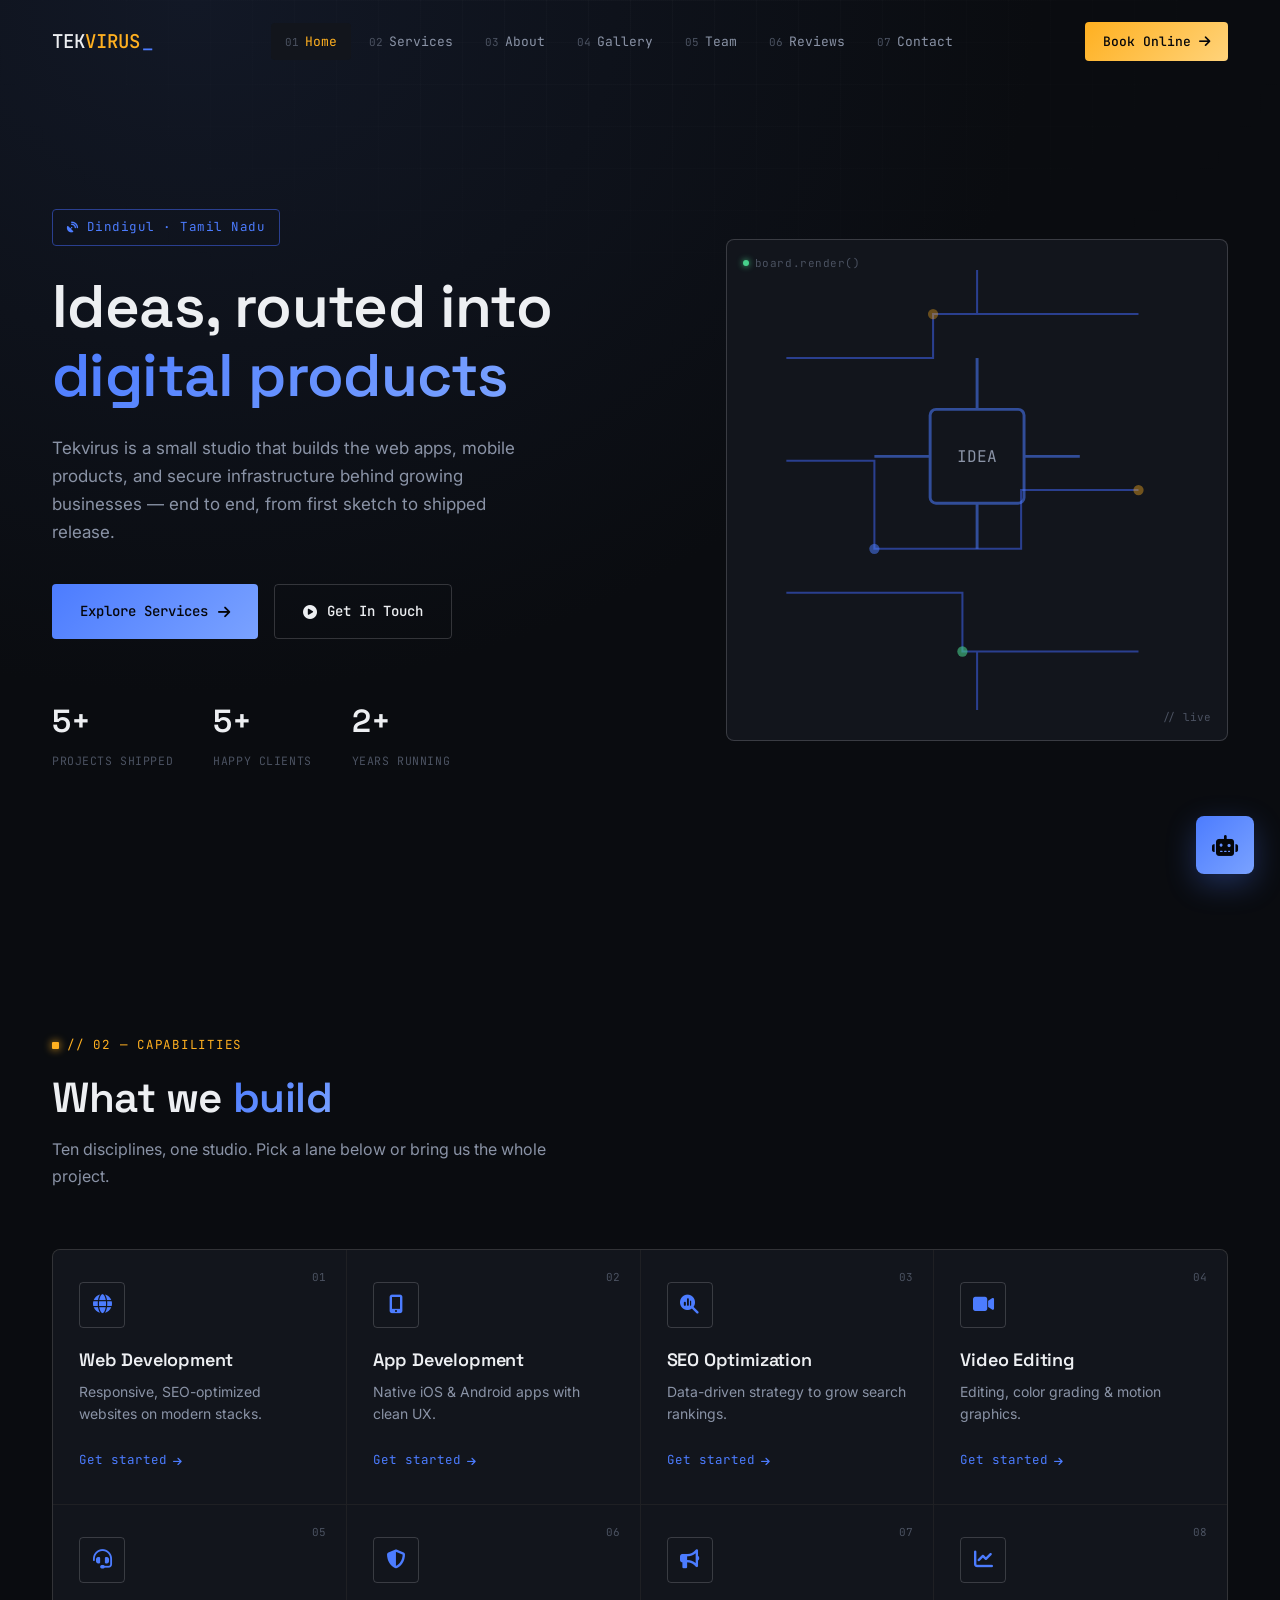
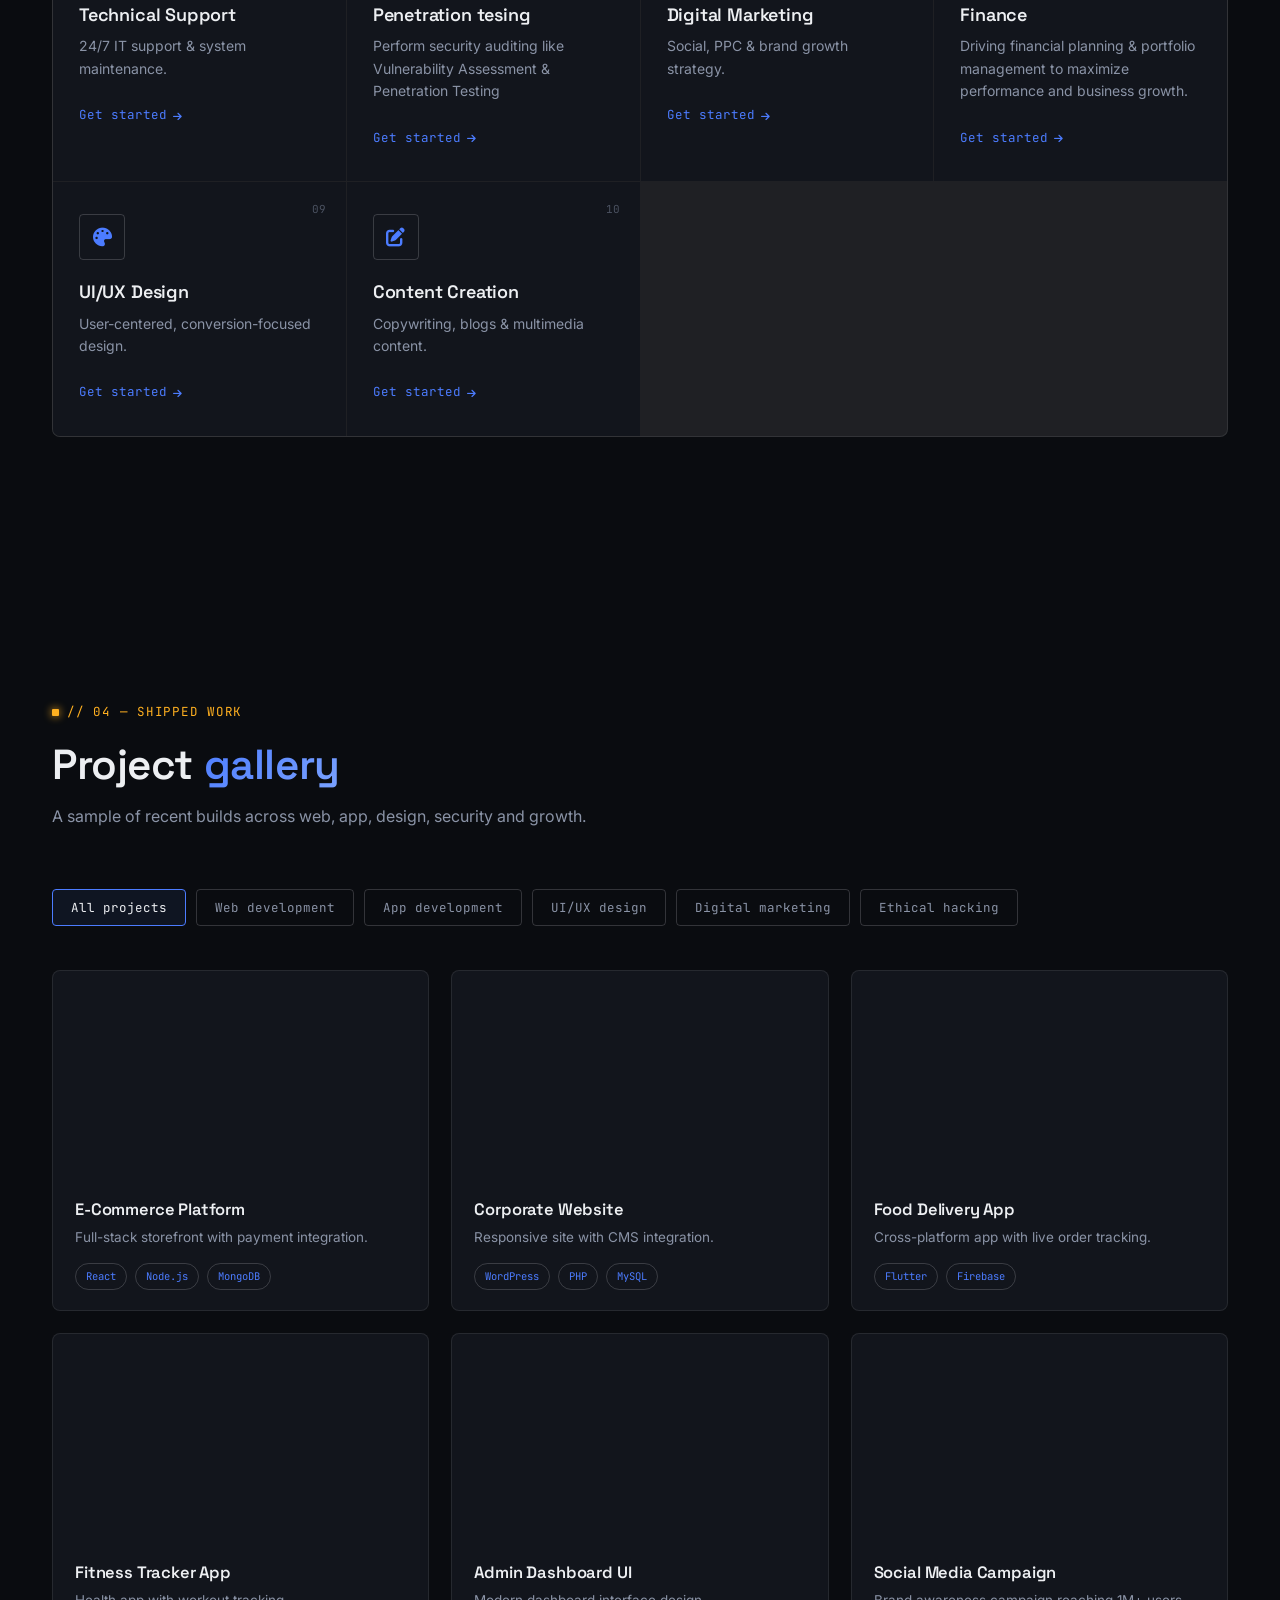
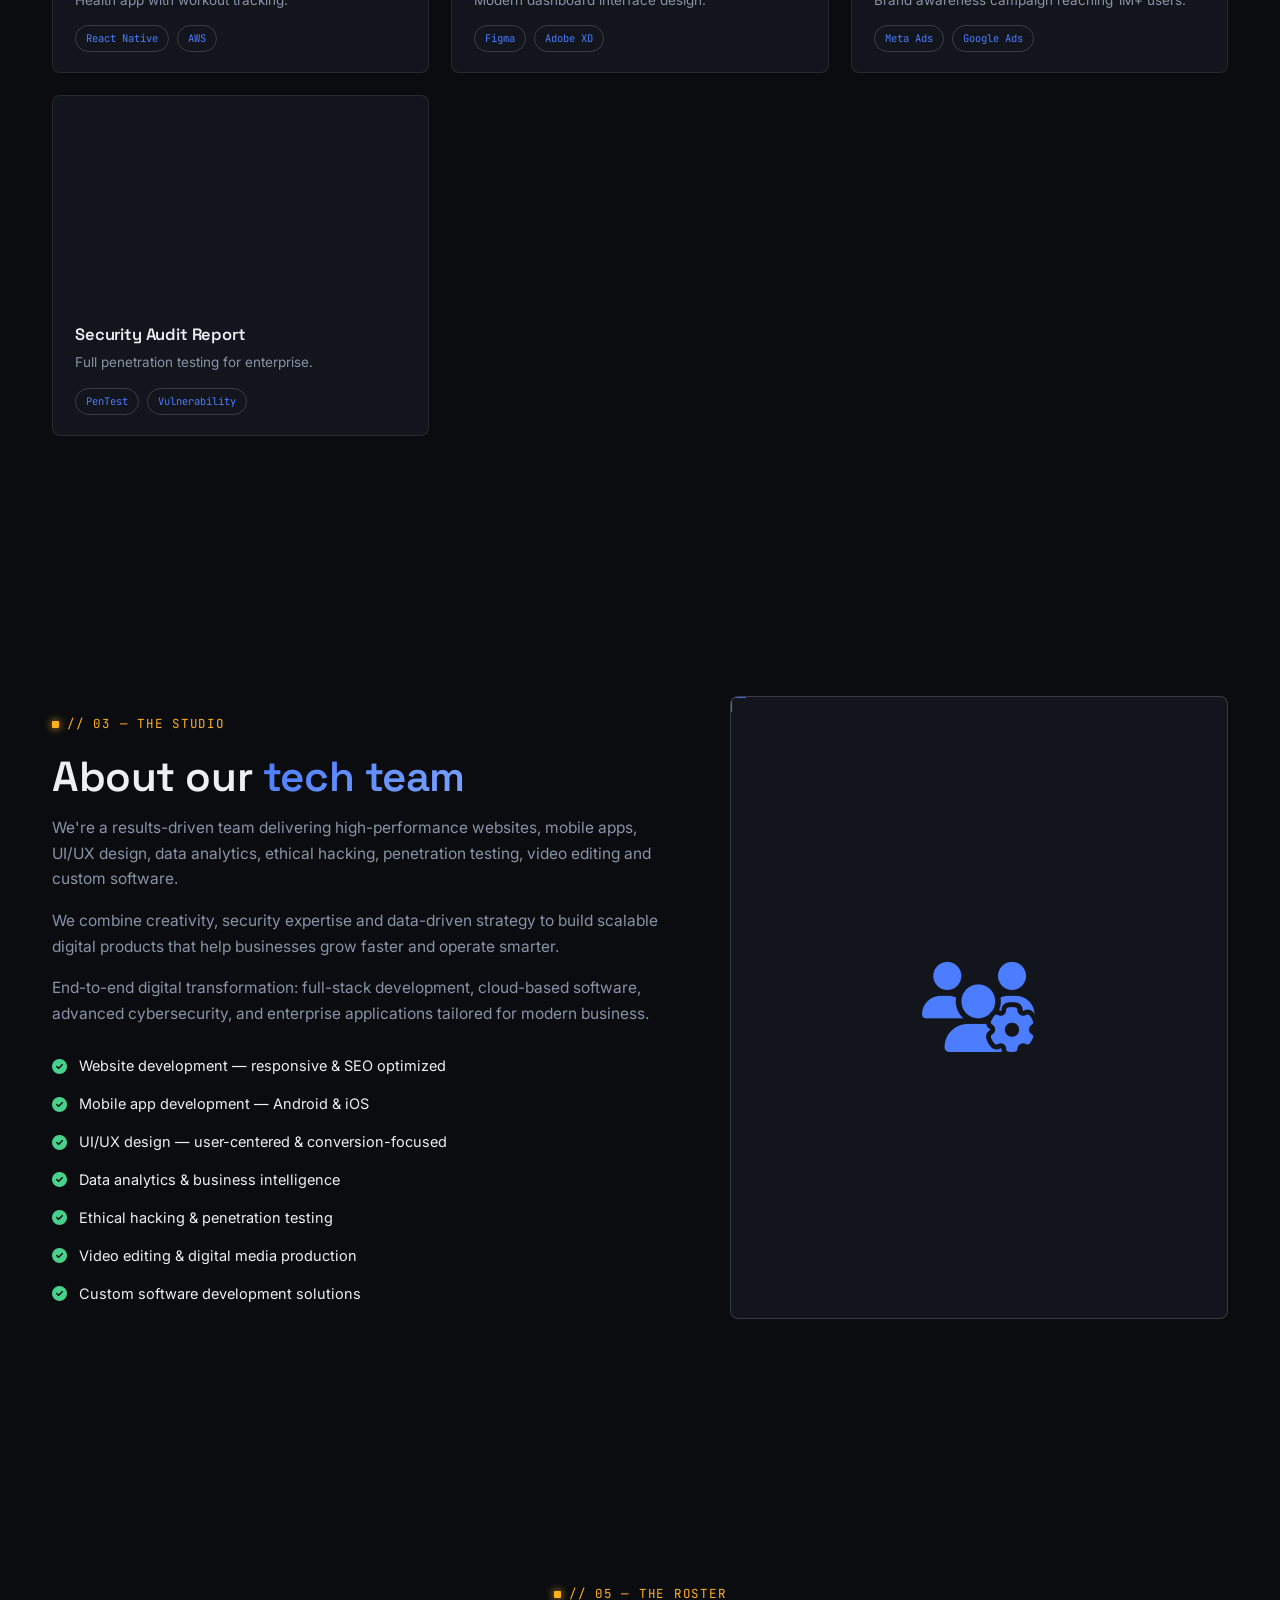
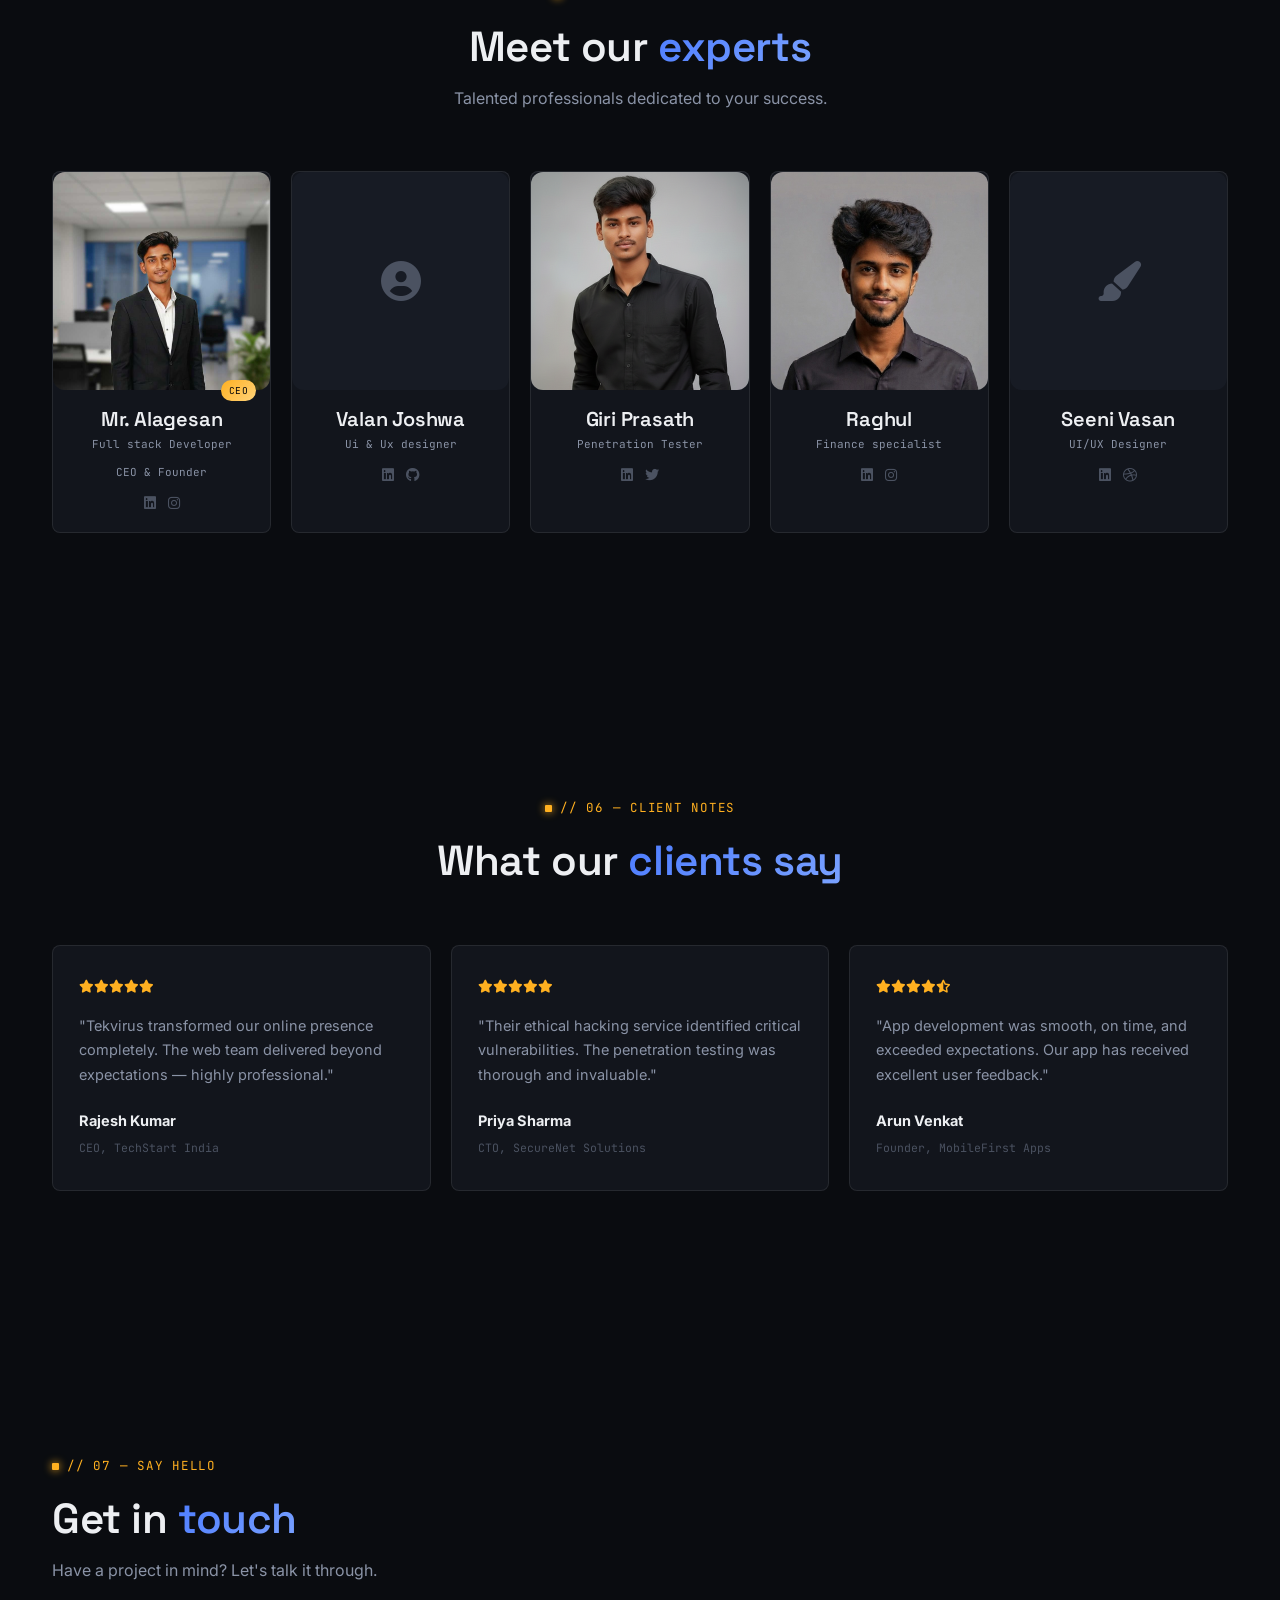
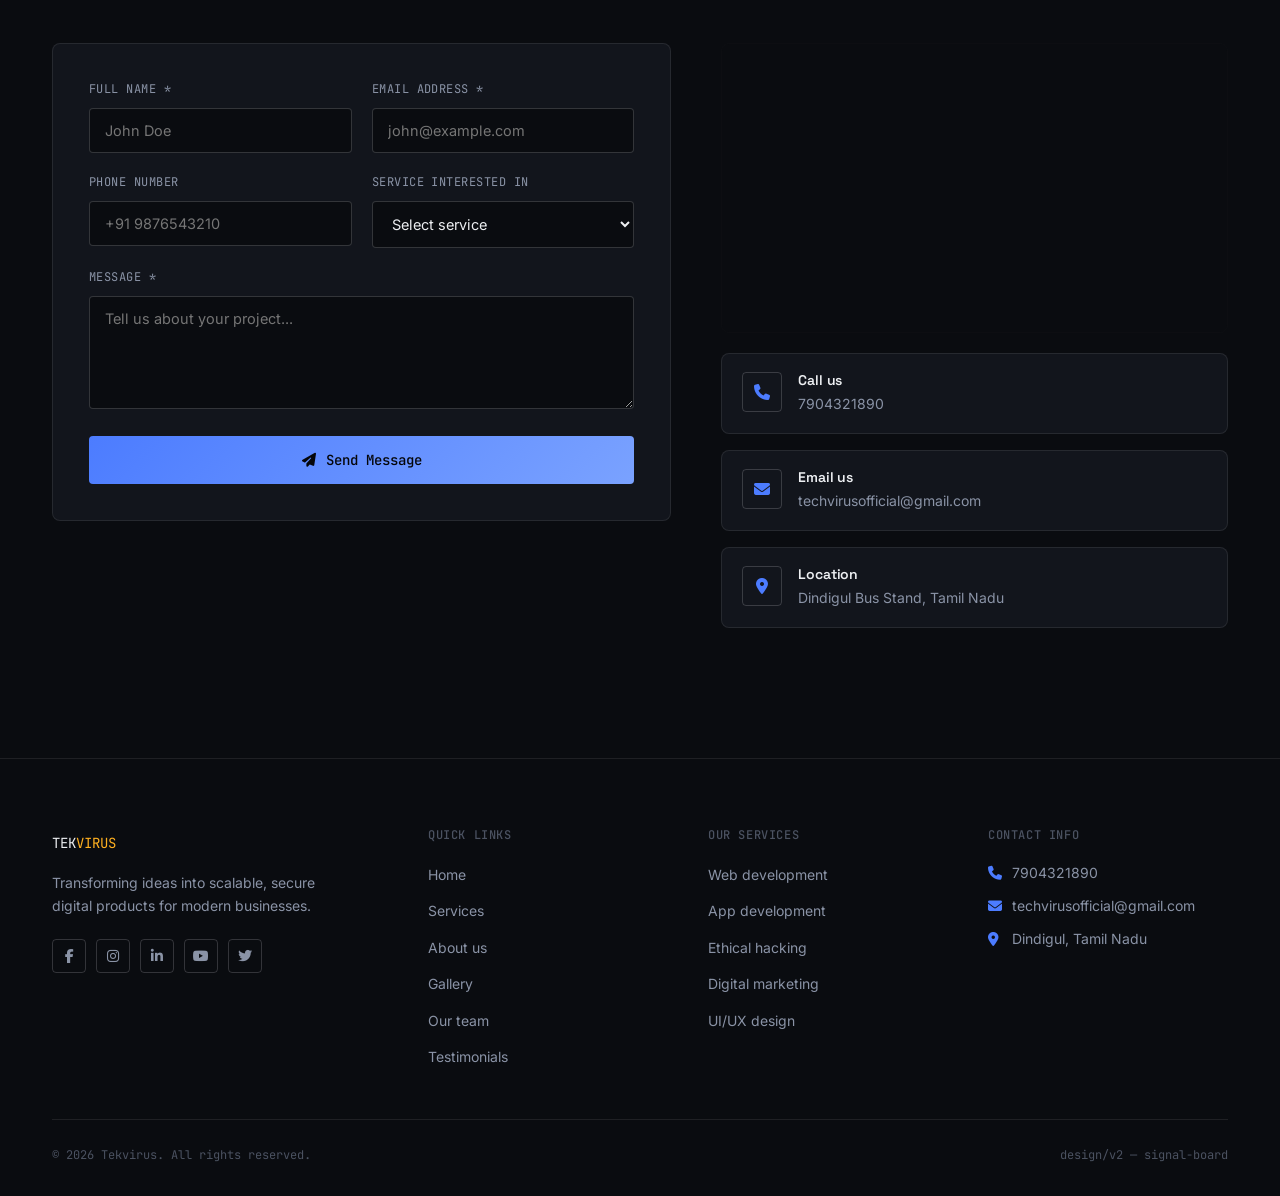
==== commit bb2a3b21: "seeni" ====
--- a/index.html
+++ b/index.html
@@ -227,7 +227,7 @@
                         <div class="team-card-info"><h3>Raghul</h3><span class="team-role">Finance specialist</span><div class="team-social"><a href="#"><i class="fab fa-linkedin"></i></a><a href="#"><i class="fab fa-instagram"></i></a></div></div>
                     </div>
                     <div class="team-card" data-aos="fade-up">
-                        <div class="team-card-image"><img src="assets/images/team/seeni-vasan.jpg" alt="Seeni Vasan" onerror="this.style.display='none'; this.nextElementSibling.style.display='flex';"><div class="team-image-placeholder" style="display:none;"><i class="fas fa-paintbrush"></i></div></div>
+                        <div class="team-card-image"><img src="./asset/team/Seenivasan.png" alt="Seeni Vasan" onerror="this.style.display='none'; this.nextElementSibling.style.display='flex';"><div class="team-image-placeholder" style="display:none;"><i class="fas fa-paintbrush"></i></div></div>
                         <div class="team-card-info"><h3>Seeni Vasan</h3><span class="team-role">UI/UX Designer</span><div class="team-social"><a href="#"><i class="fab fa-linkedin"></i></a><a href="#"><i class="fab fa-dribbble"></i></a></div></div>
                     </div>
                 </div>
--- a/css/style.css
+++ b/css/style.css
@@ -619,7 +619,7 @@
     width: 100%;
     height: 100%;
     object-fit: cover;
-    object-position: center 15%; /* Adjust this value (20%-40%) as needed */
+    object-position: center 5%; /* Adjust this value (20%-40%) as needed */
     display: block;
 }
 
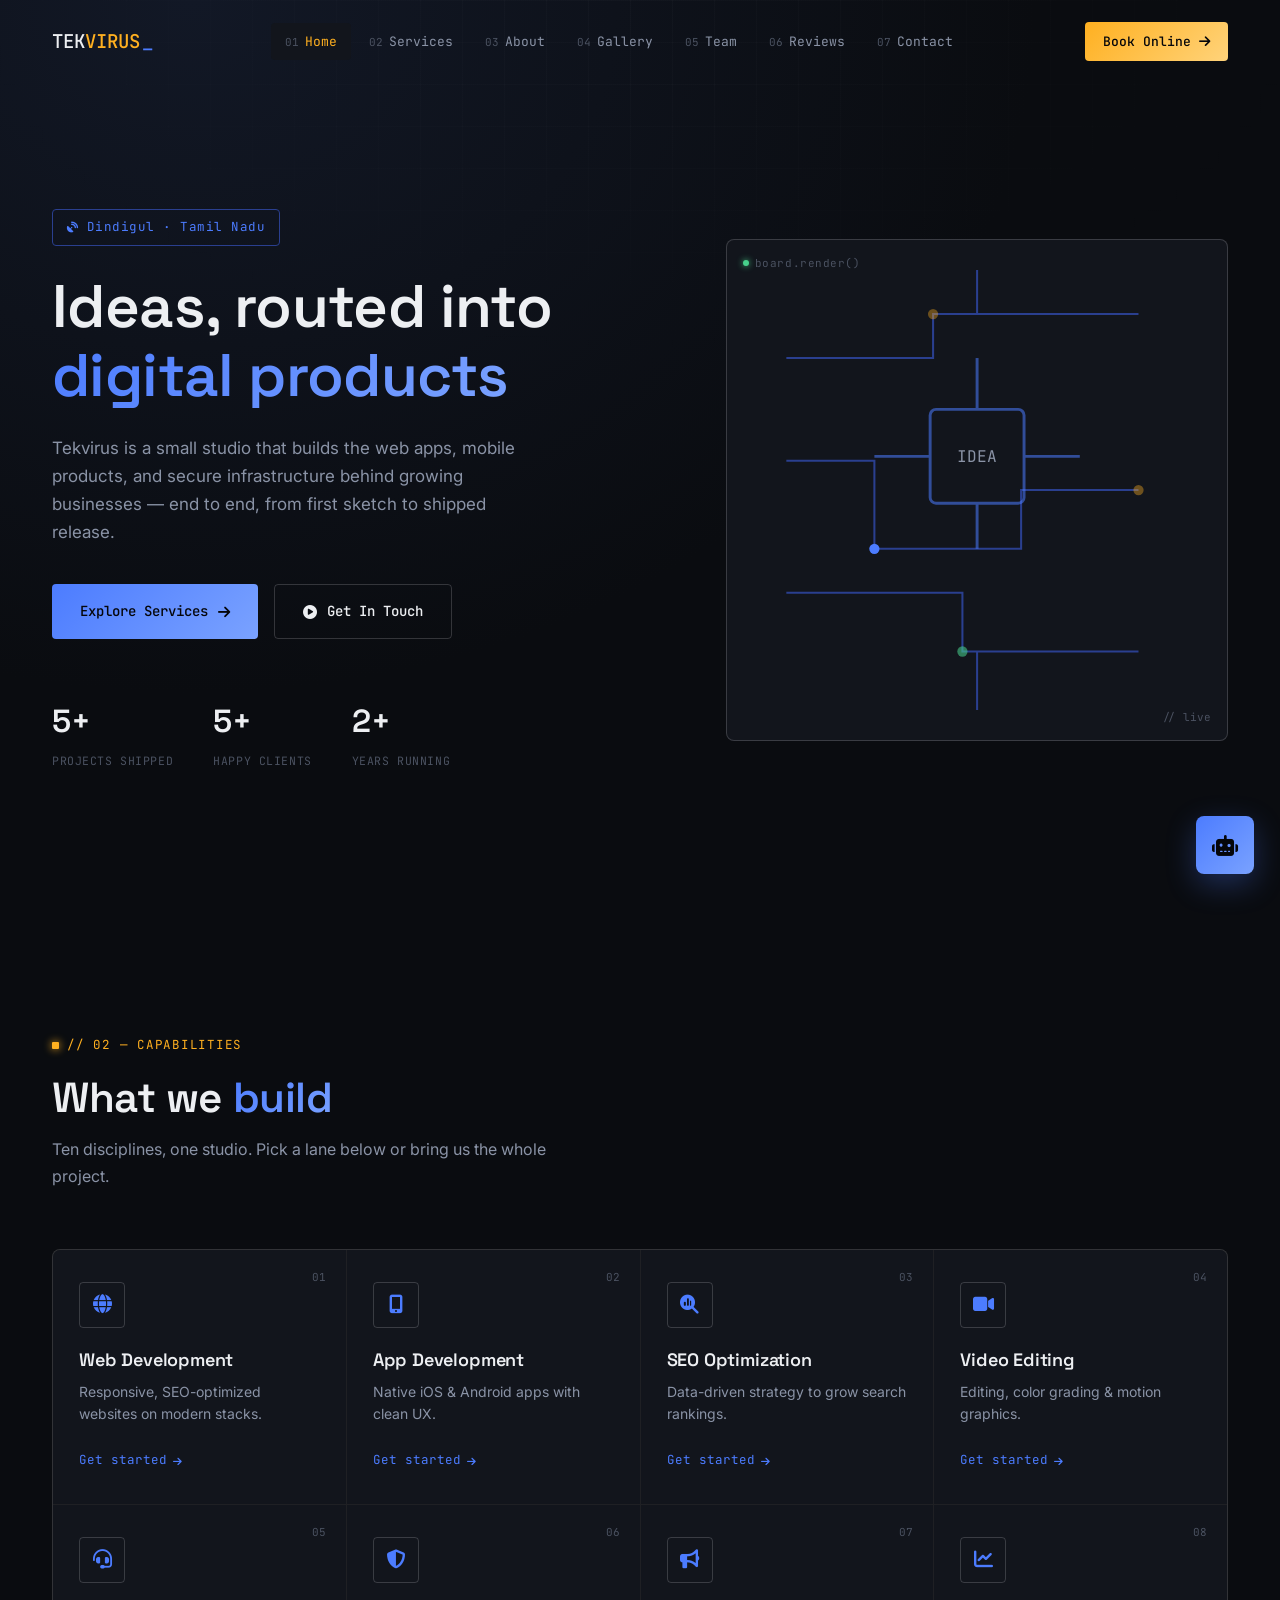
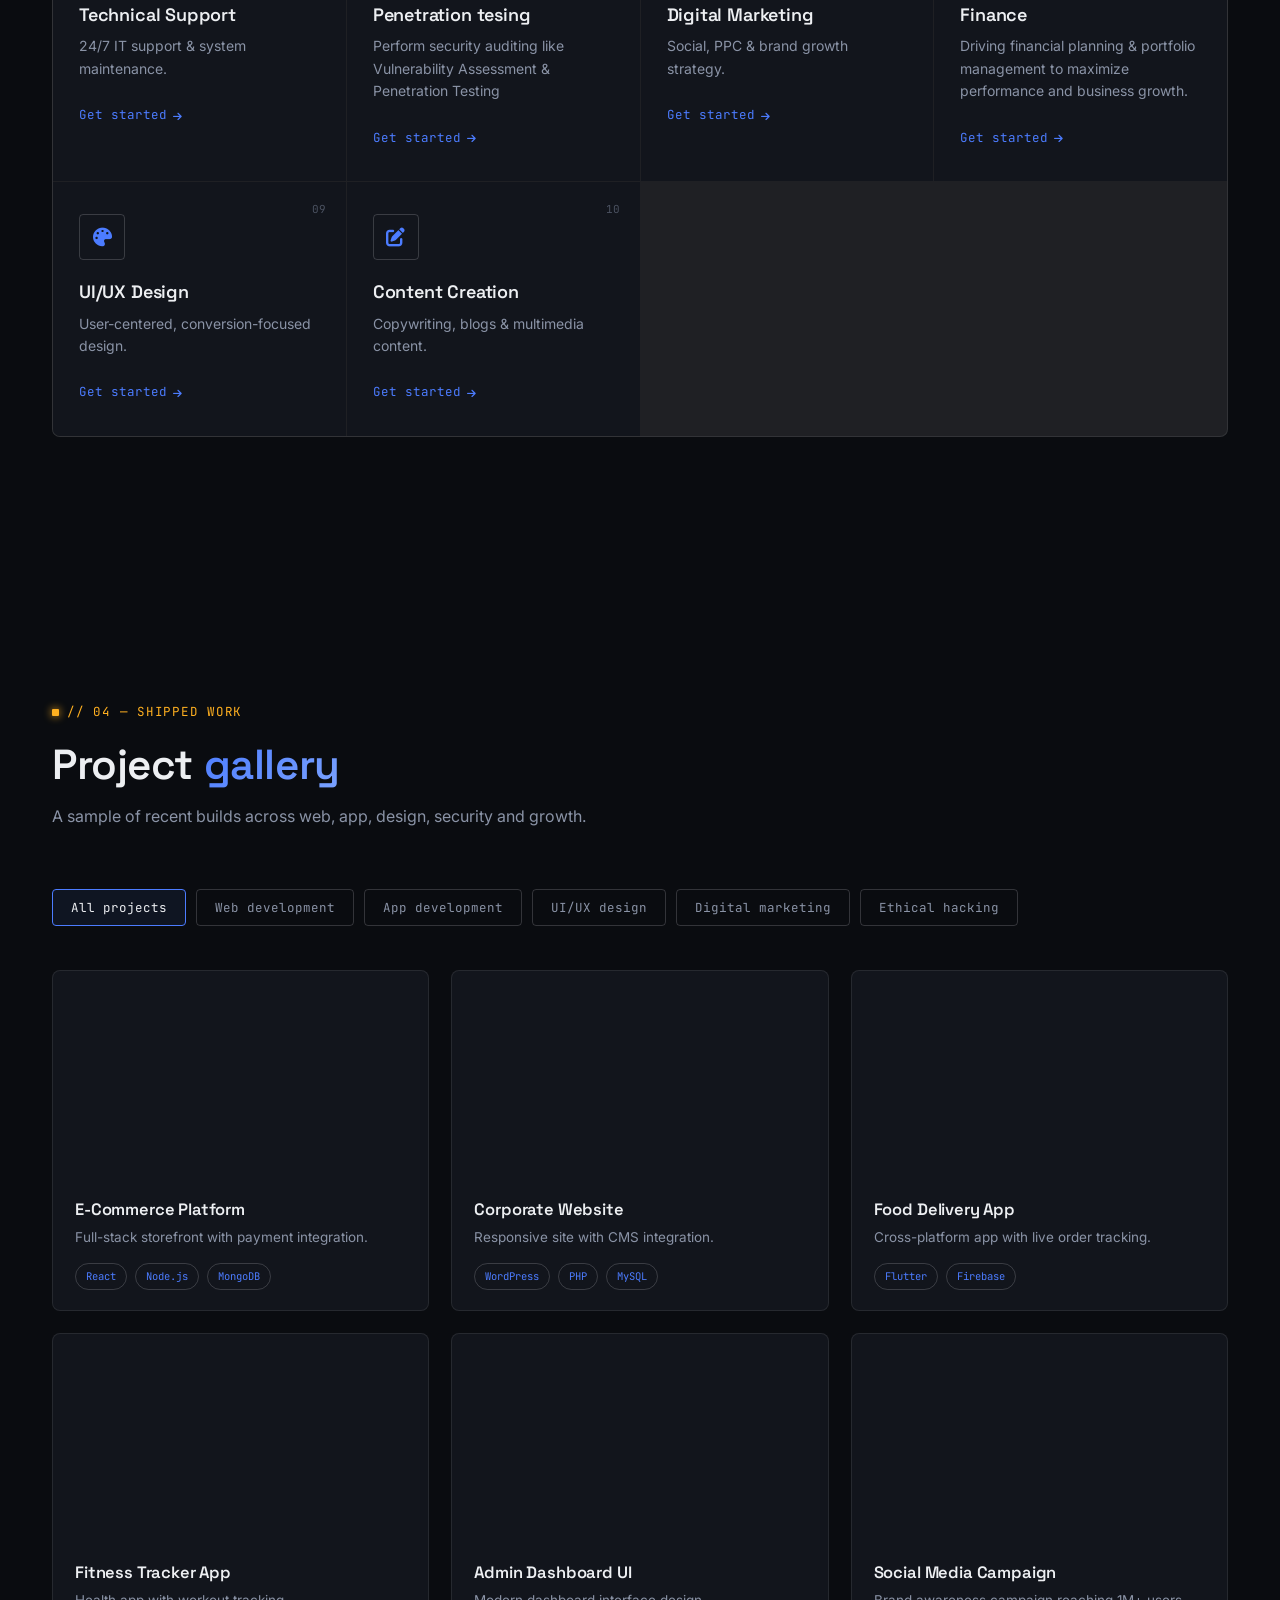
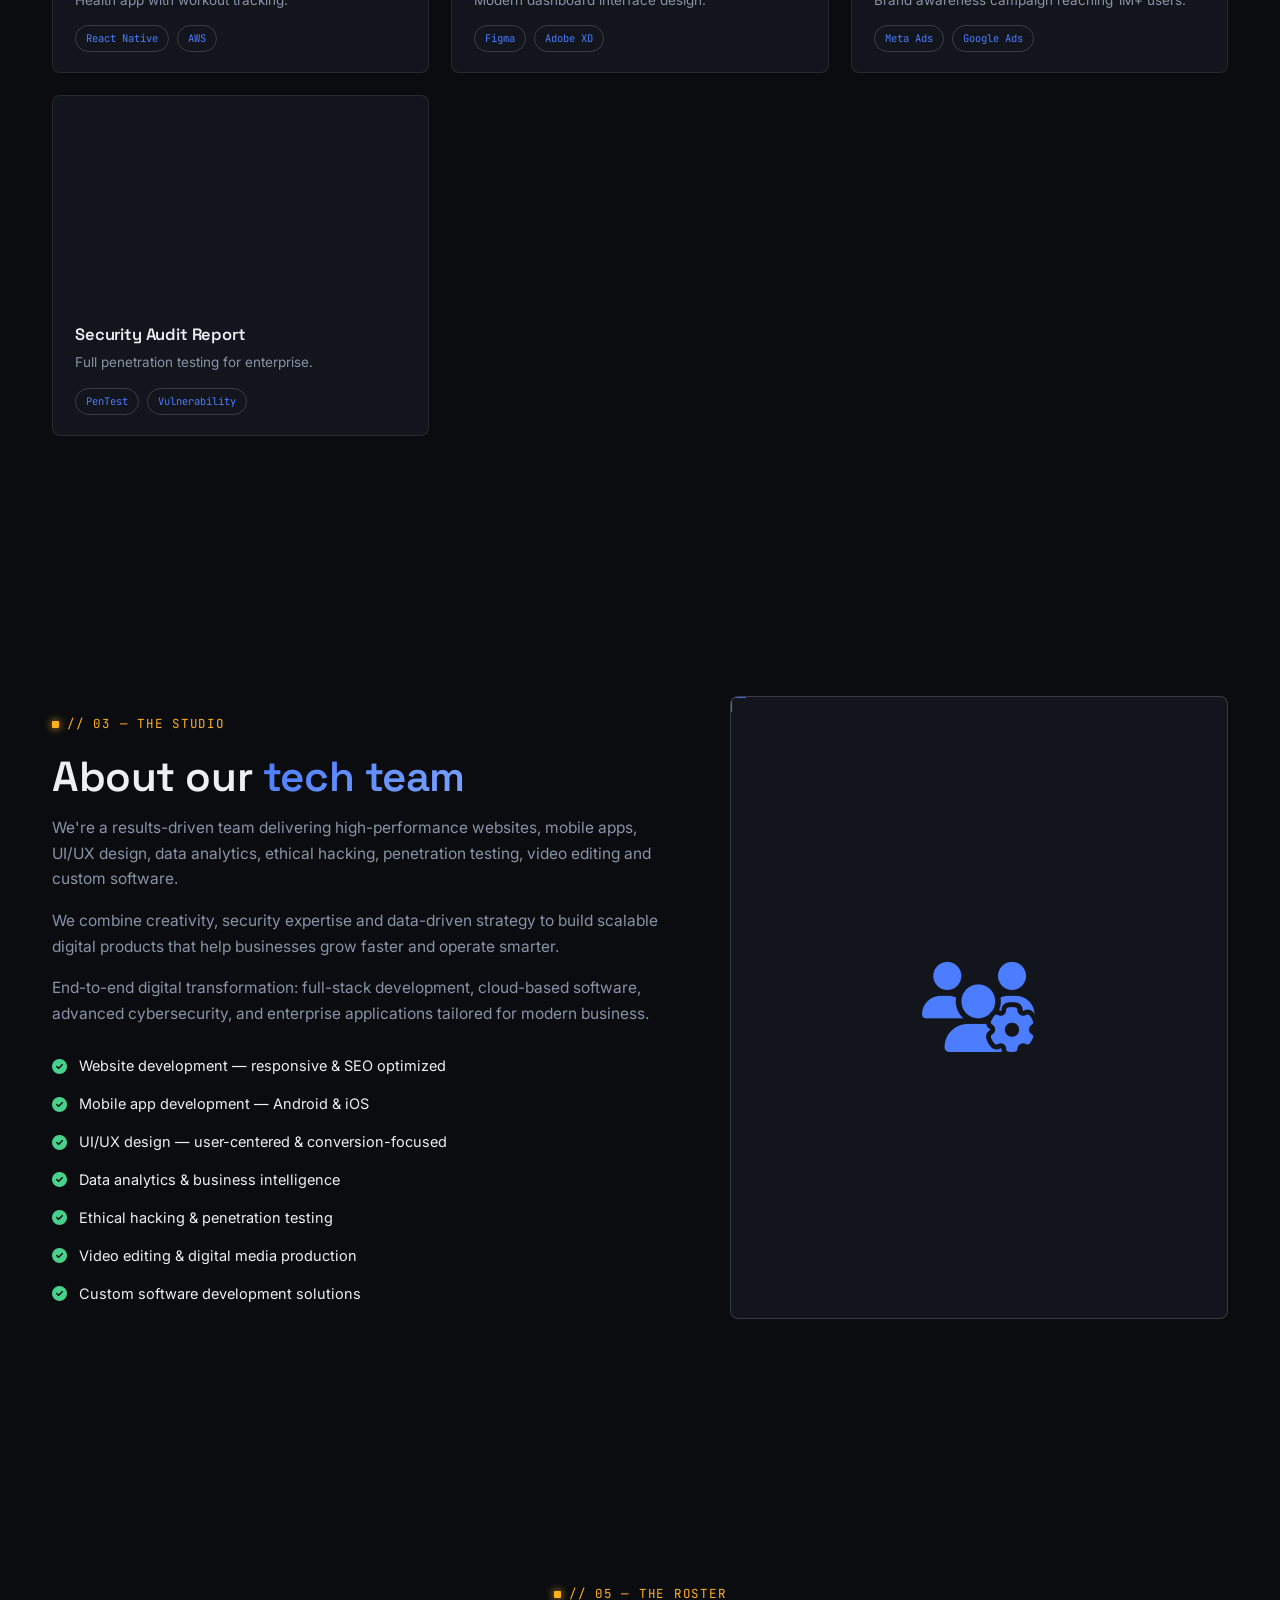
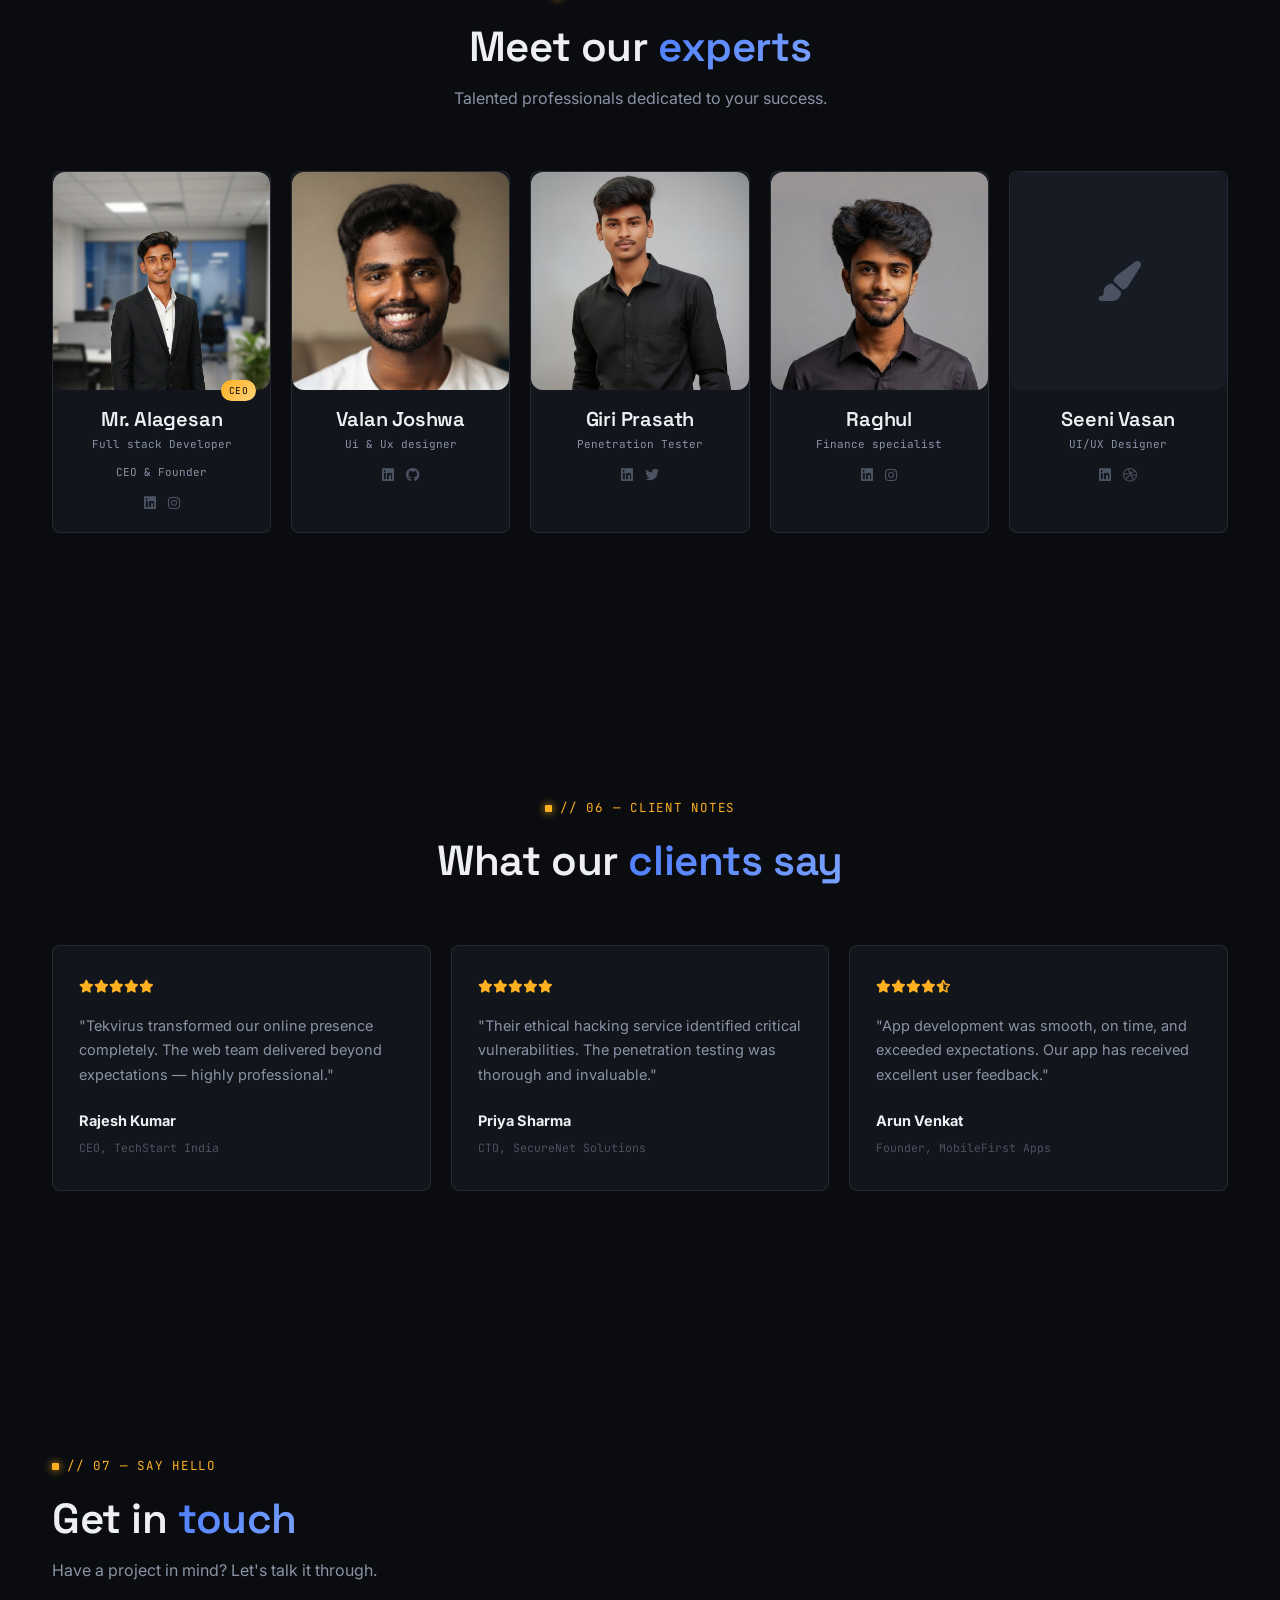
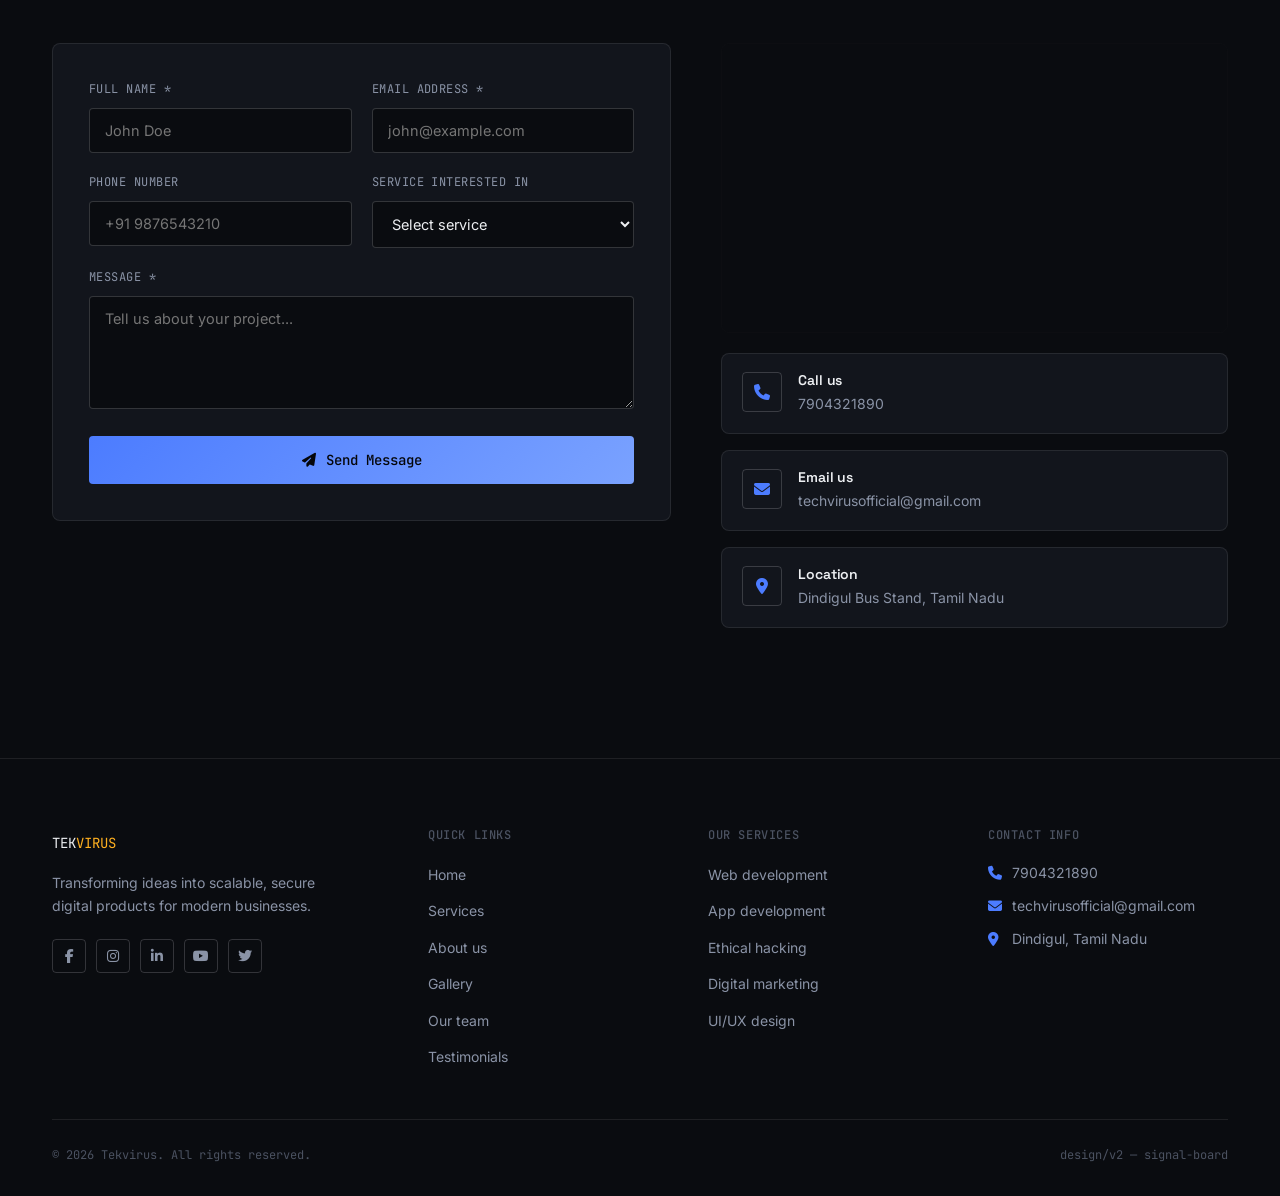
==== commit 242e75b0: "valan" ====
--- a/index.html
+++ b/index.html
@@ -215,7 +215,7 @@
                         <div class="team-card-info"><span class="ceo-badge">CEO</span><h3>Mr. Alagesan</h3><span class="team-role">Full stack Developer</span><span class="team-role">CEO &amp; Founder</span><div class="team-social"><a href="https://www.linkedin.com/in/alagesan-chinraj-5542a52ba?utm_source=share_via&utm_content=profile&utm_medium=member_android"><i class="fab fa-linkedin"></i></a><a href="https://www.instagram.com/its_me_lovly_alagesan?igsh=MXd4NnRoemk4ZGVvdw=="><i class="fab fa-instagram"></i></a></div></div>
                     </div>
                     <div class="team-card" data-aos="fade-up">
-                        <div class="team-card-image"><img src="./asset/team/Vala.png" alt="Valan Joshwa" onerror="this.style.display='none'; this.nextElementSibling.style.display='flex';"><div class="team-image-placeholder" style="display:none;"><i class="fas fa-user-circle"></i></div></div>
+                        <div class="team-card-image"><img src="./asset/team/Valan.png" alt="Valan Joshwa" onerror="this.style.display='none'; this.nextElementSibling.style.display='flex';"><div class="team-image-placeholder" style="display:none;"><i class="fas fa-user-circle"></i></div></div>
                         <div class="team-card-info"><h3>Valan Joshwa</h3><span class="team-role">Ui &amp; Ux designer</span><div class="team-social"><a href="#"><i class="fab fa-linkedin"></i></a><a href="#"><i class="fab fa-github"></i></a></div></div>
                     </div>
                     <div class="team-card" data-aos="fade-up">
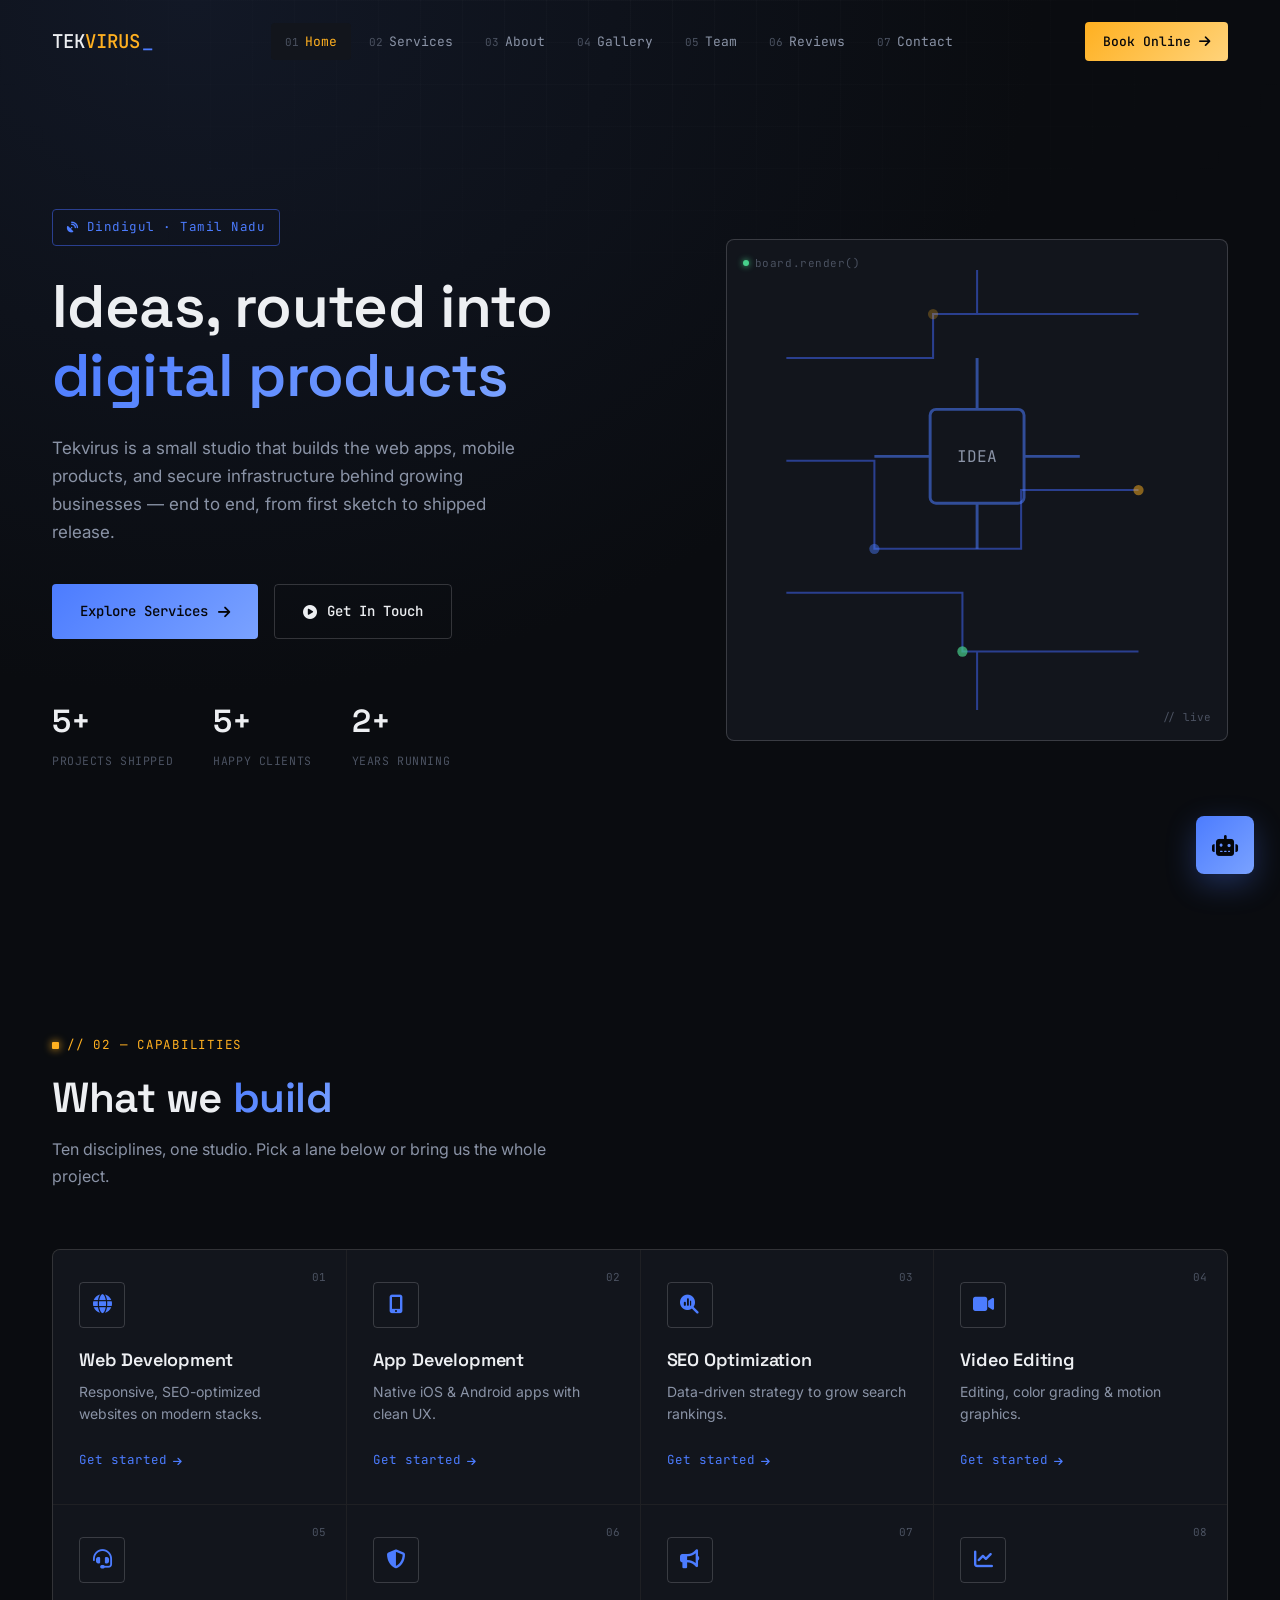
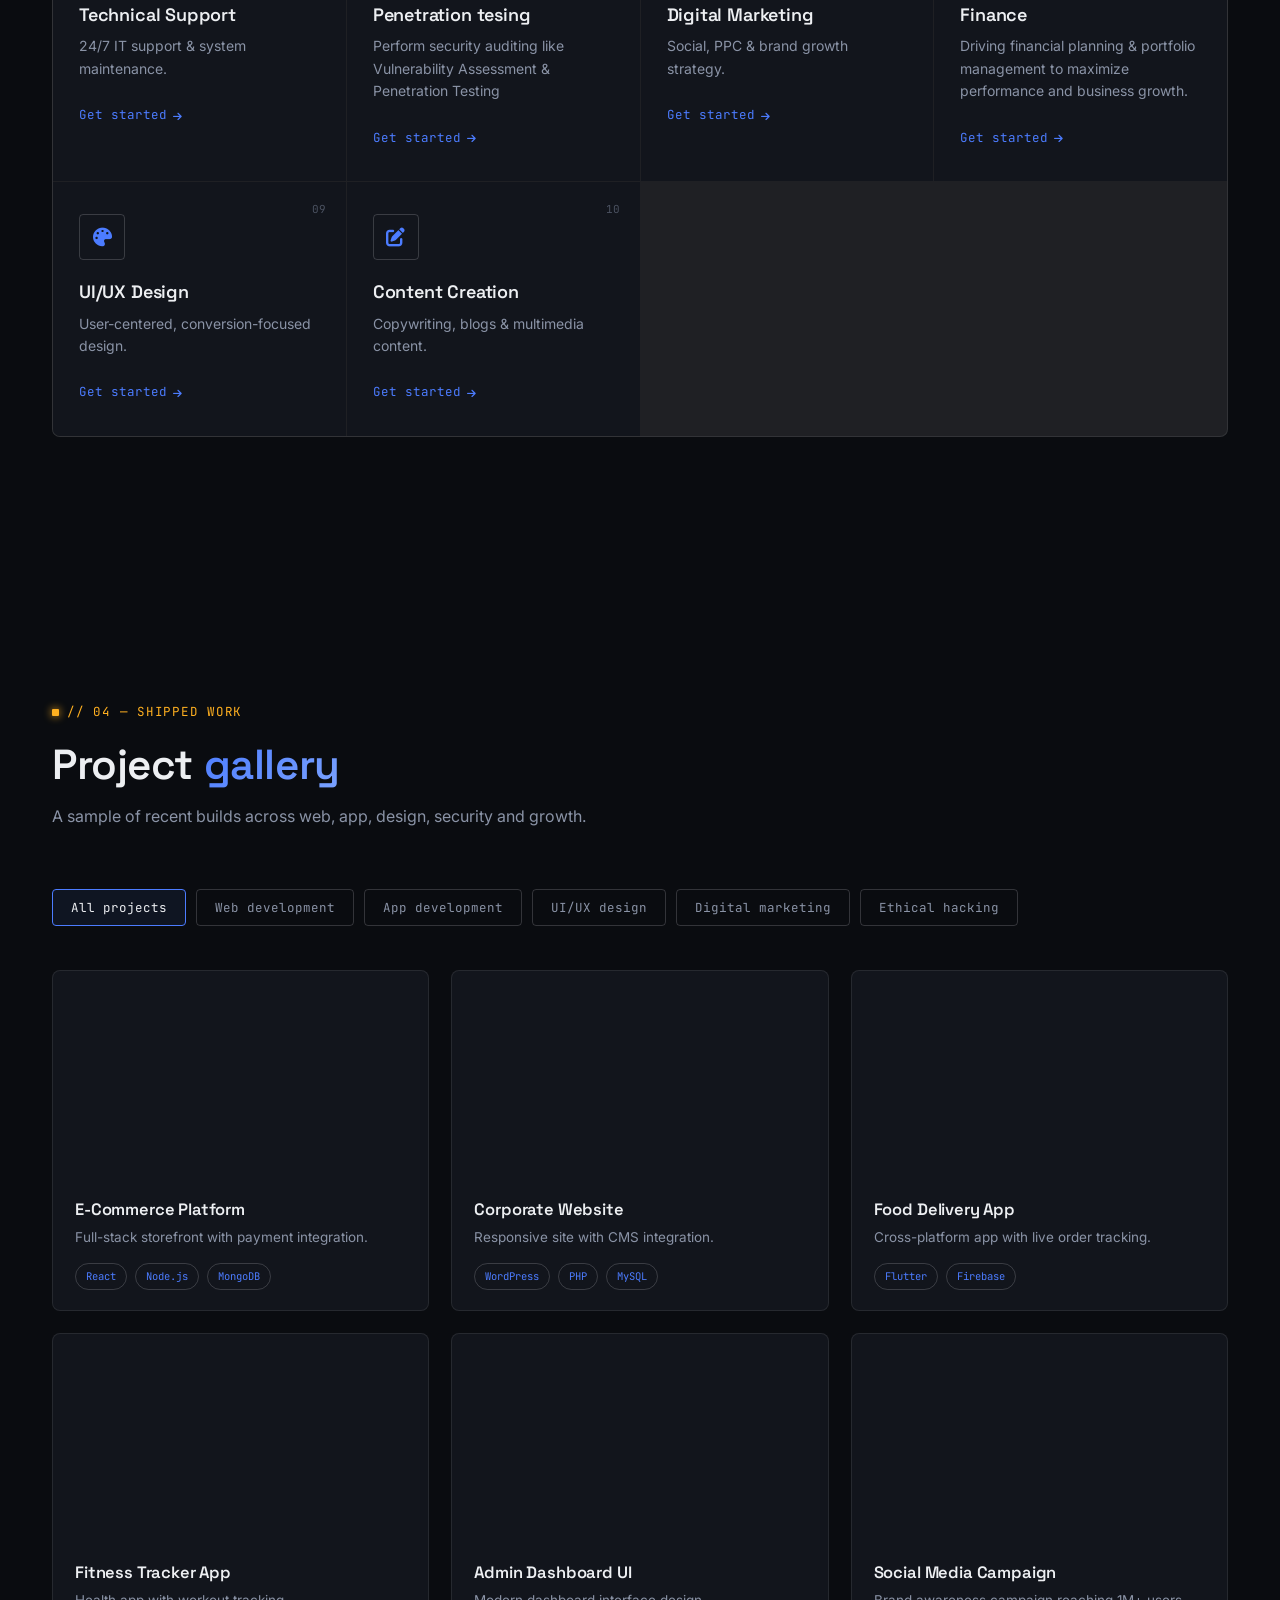
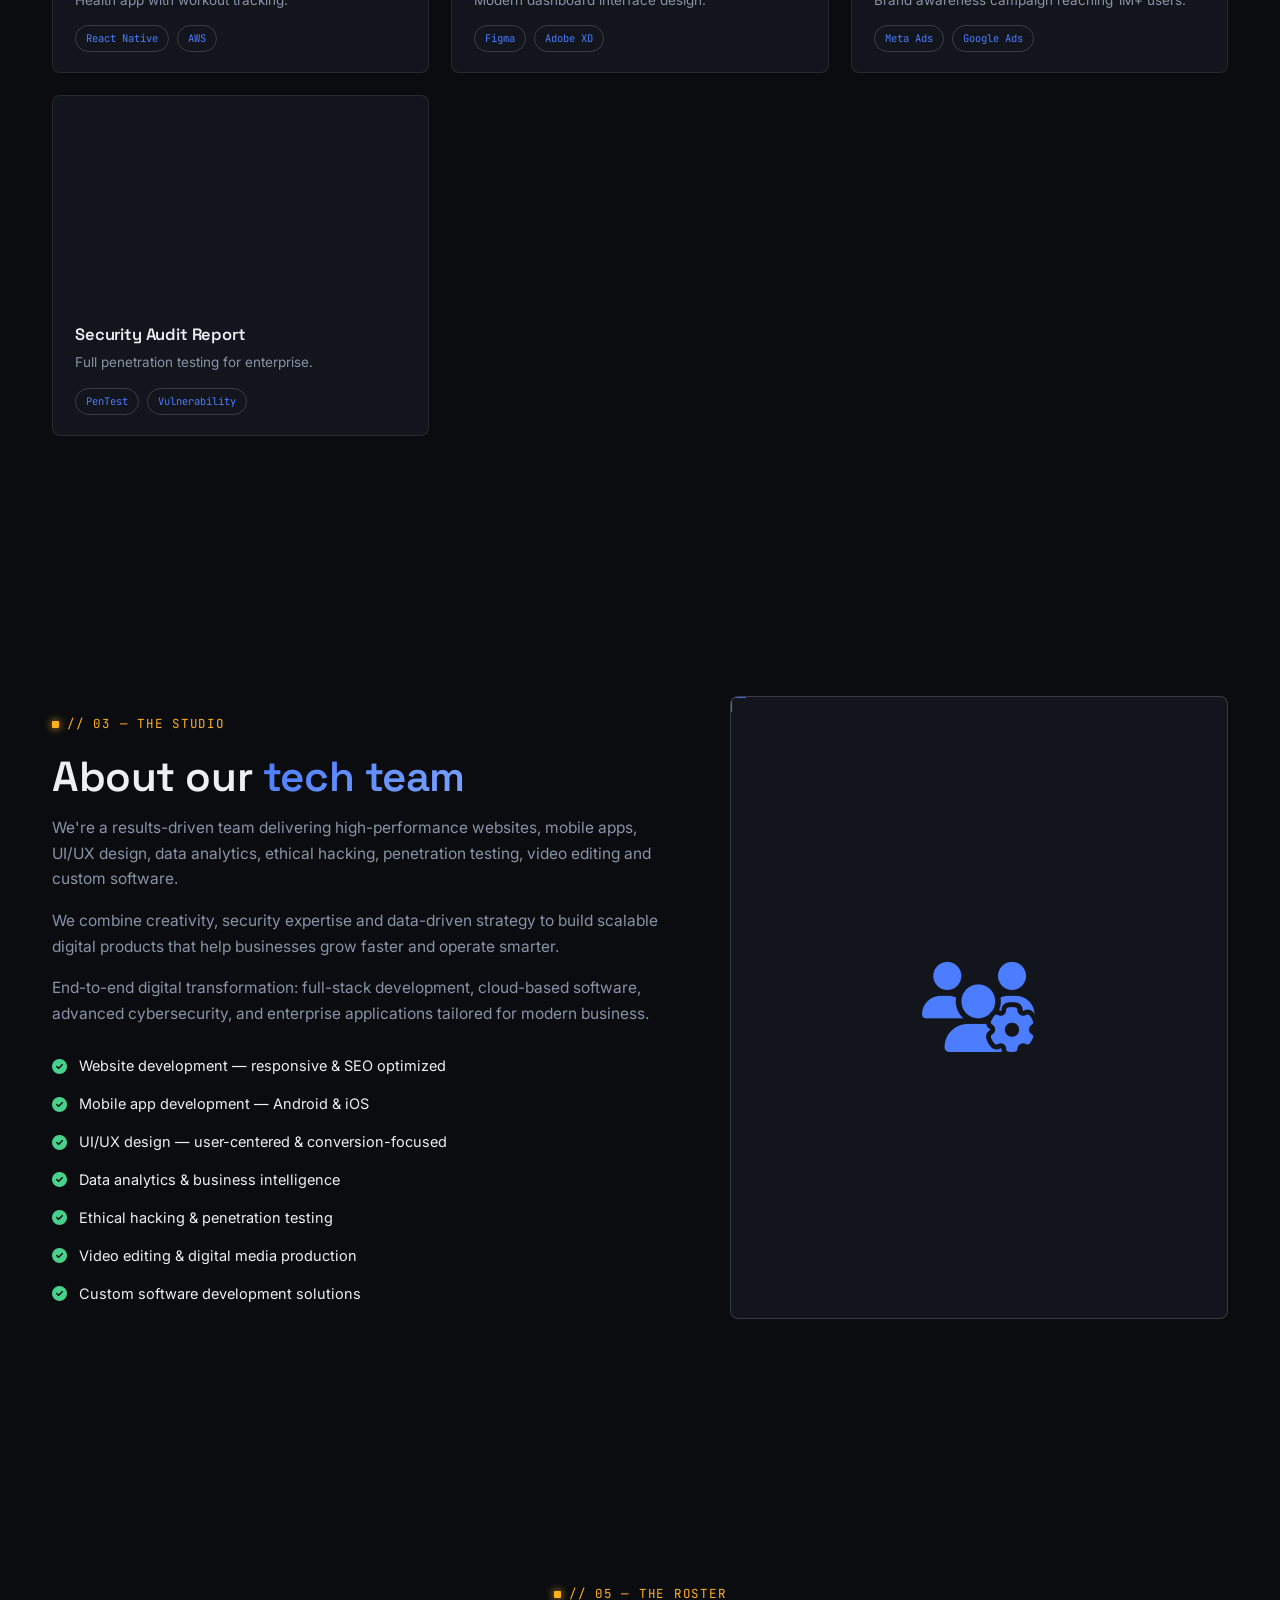
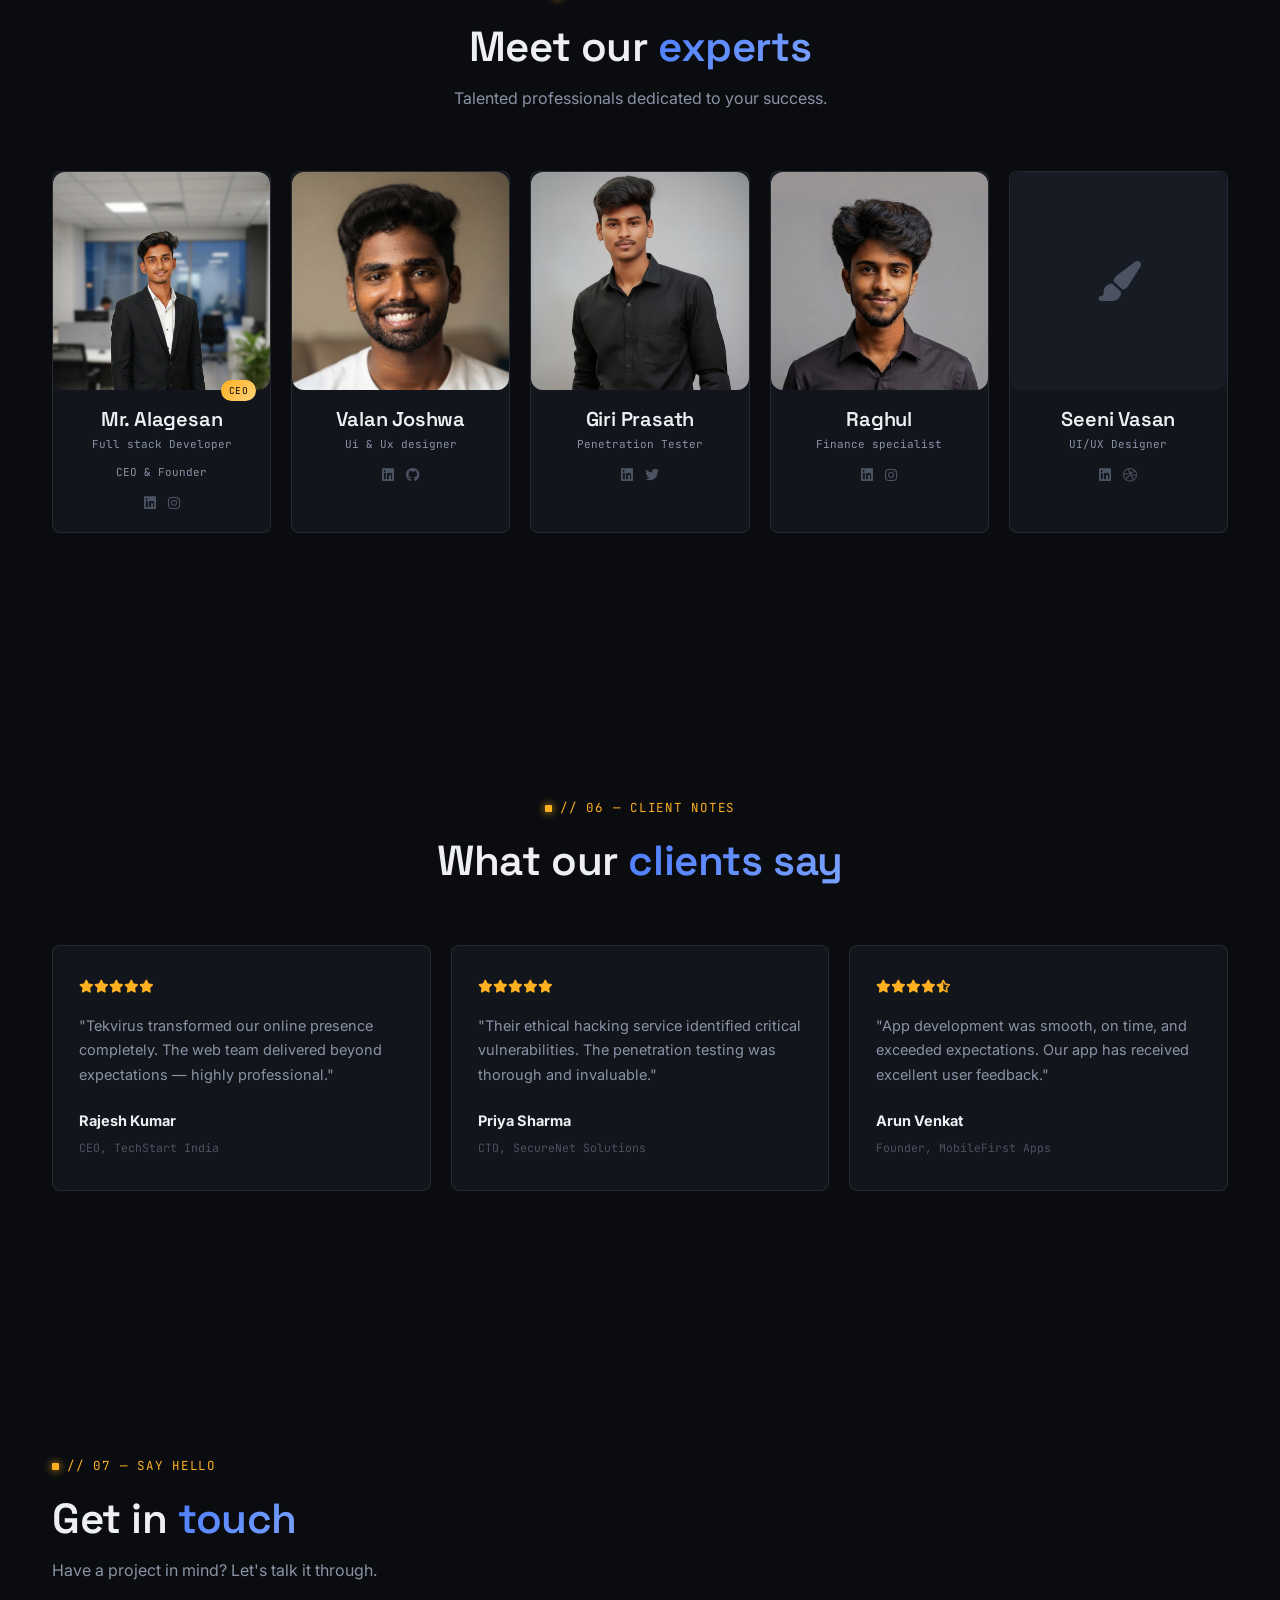
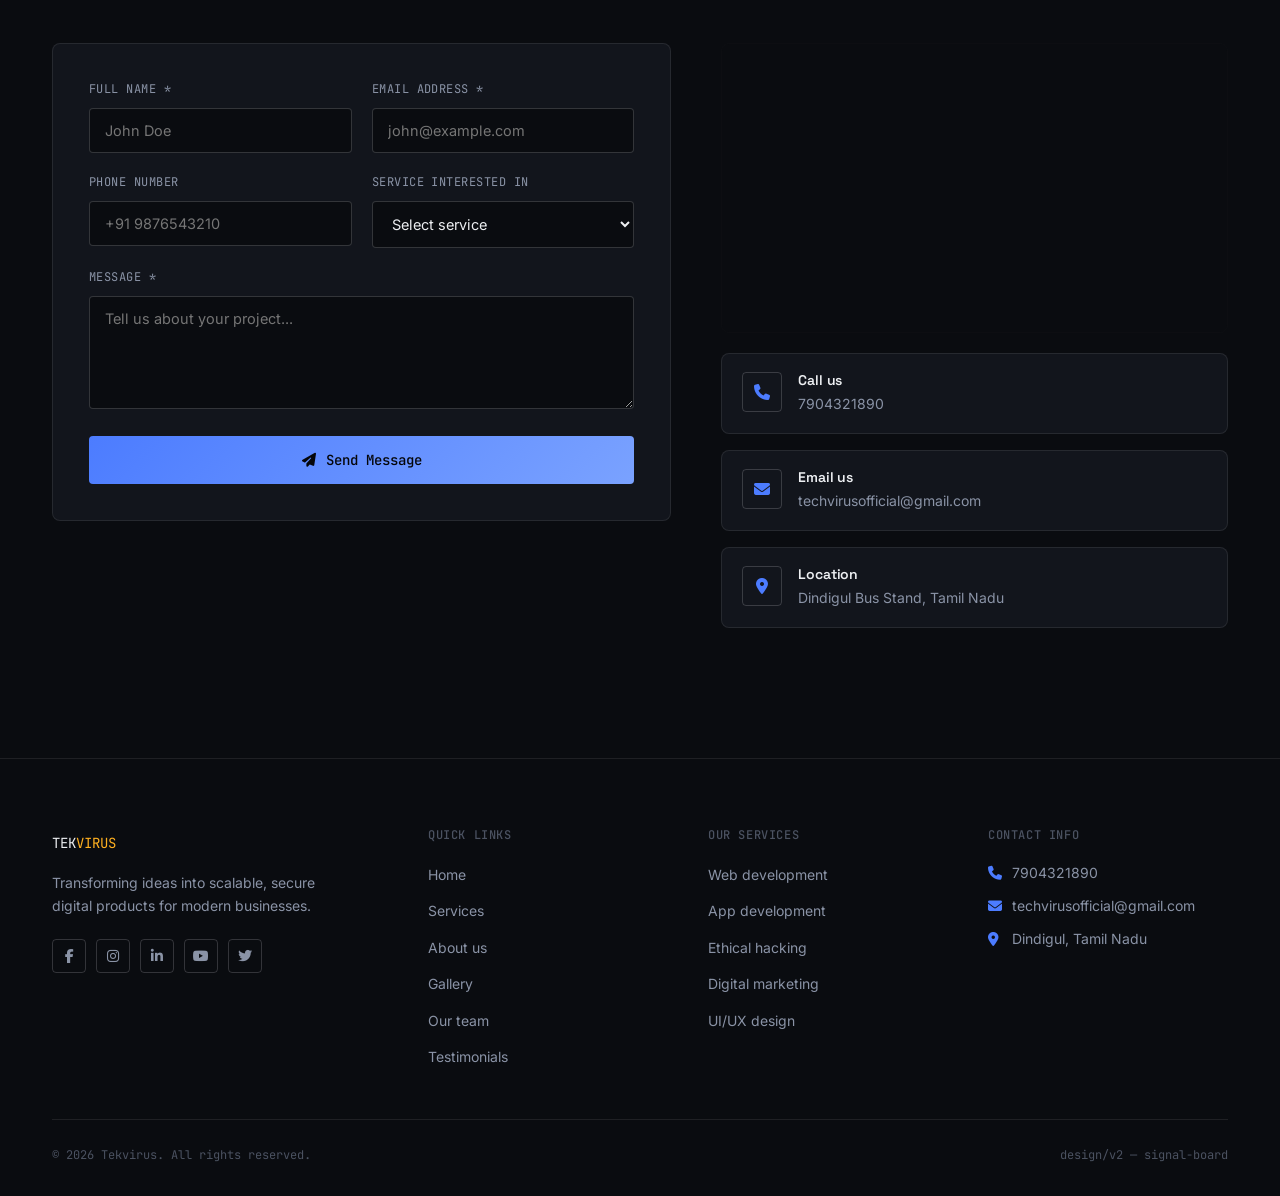
==== commit 44b343d1: "emailjs intagration is completed" ====
--- a/index.html
+++ b/index.html
@@ -381,7 +381,7 @@
     <script src="js/navigation.js"></script>
     <script src="js/main.js"></script>
     <script src="js/chatbot.js"></script>
-    <script src="https://cdn.jsdelivr.net/npm/@emailjs/browser@3/dist/email.min.js"></script>
+    <script src="https://cdn.jsdelivr.net/npm/@emailjs/browser@4/dist/email.min.js"></script>
     <script src="js/emailjs-config.js"></script>
     <script src="js/forms.js"></script>
 
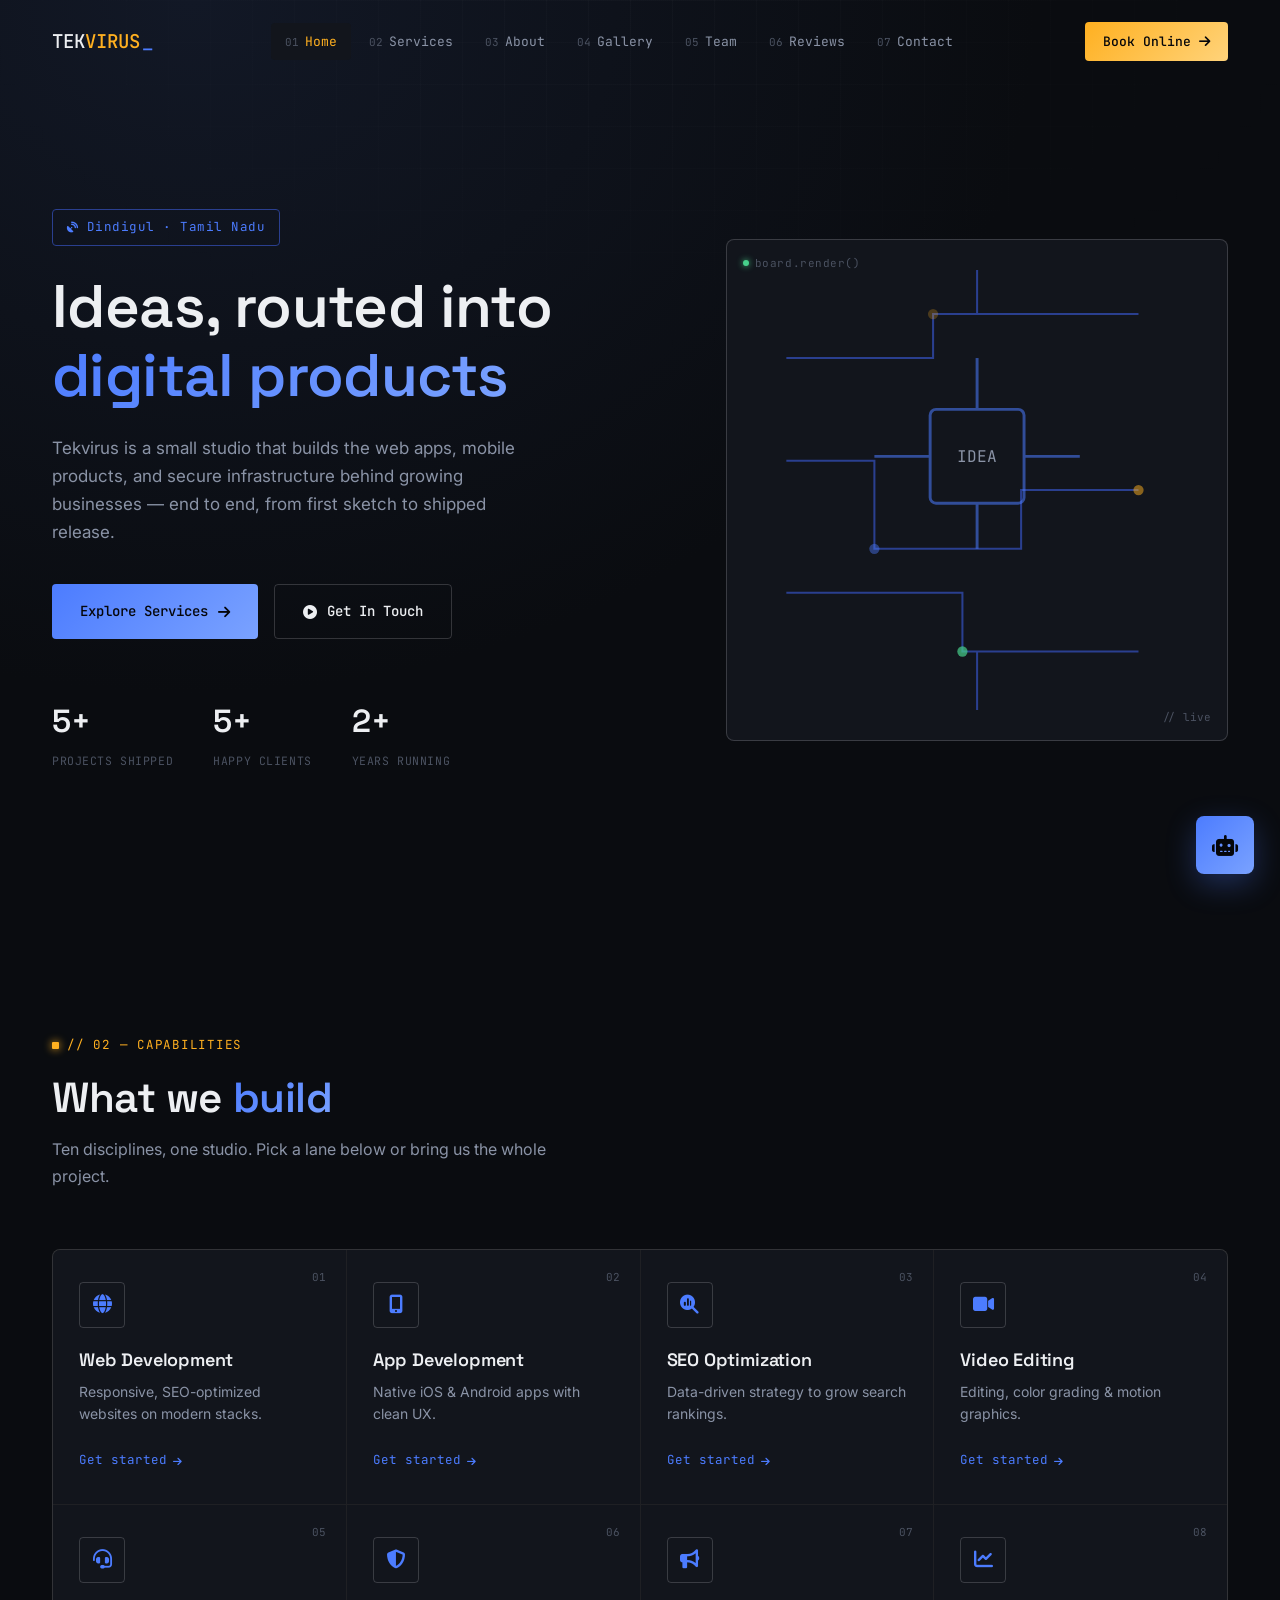
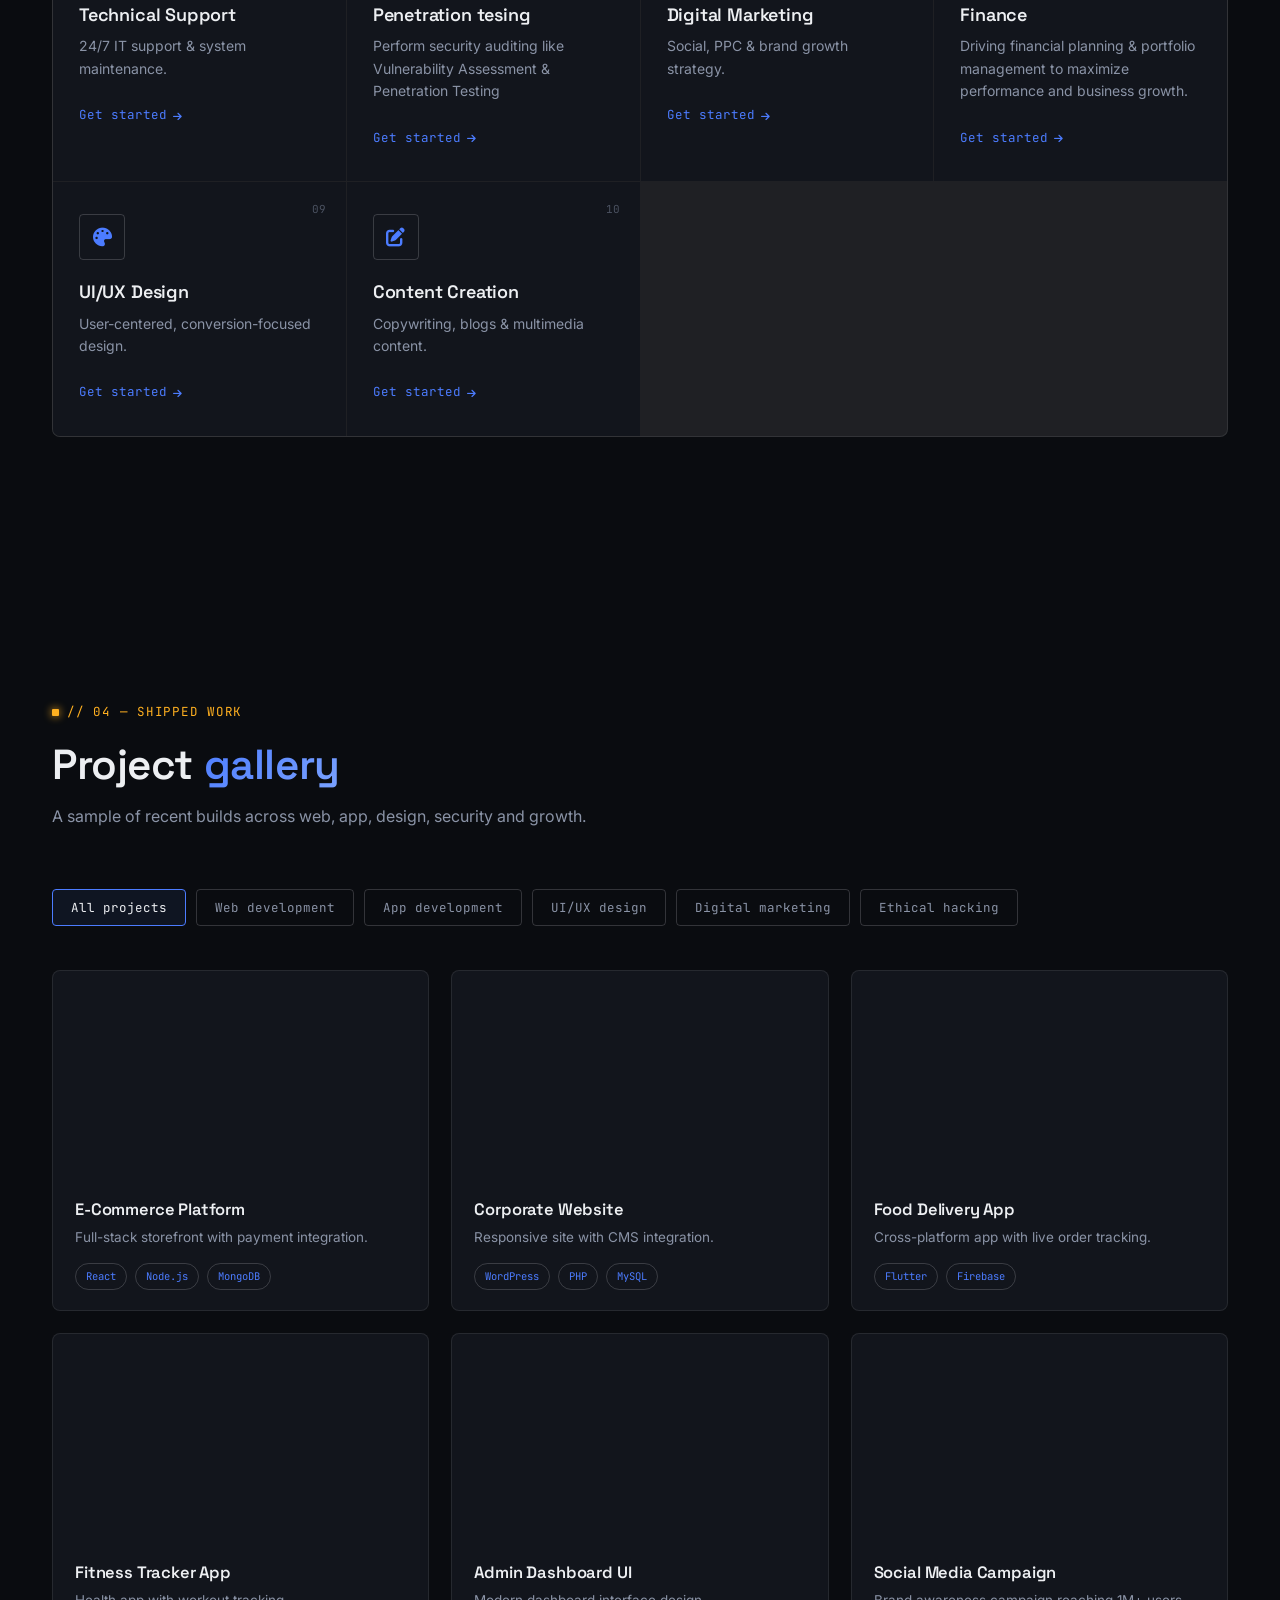
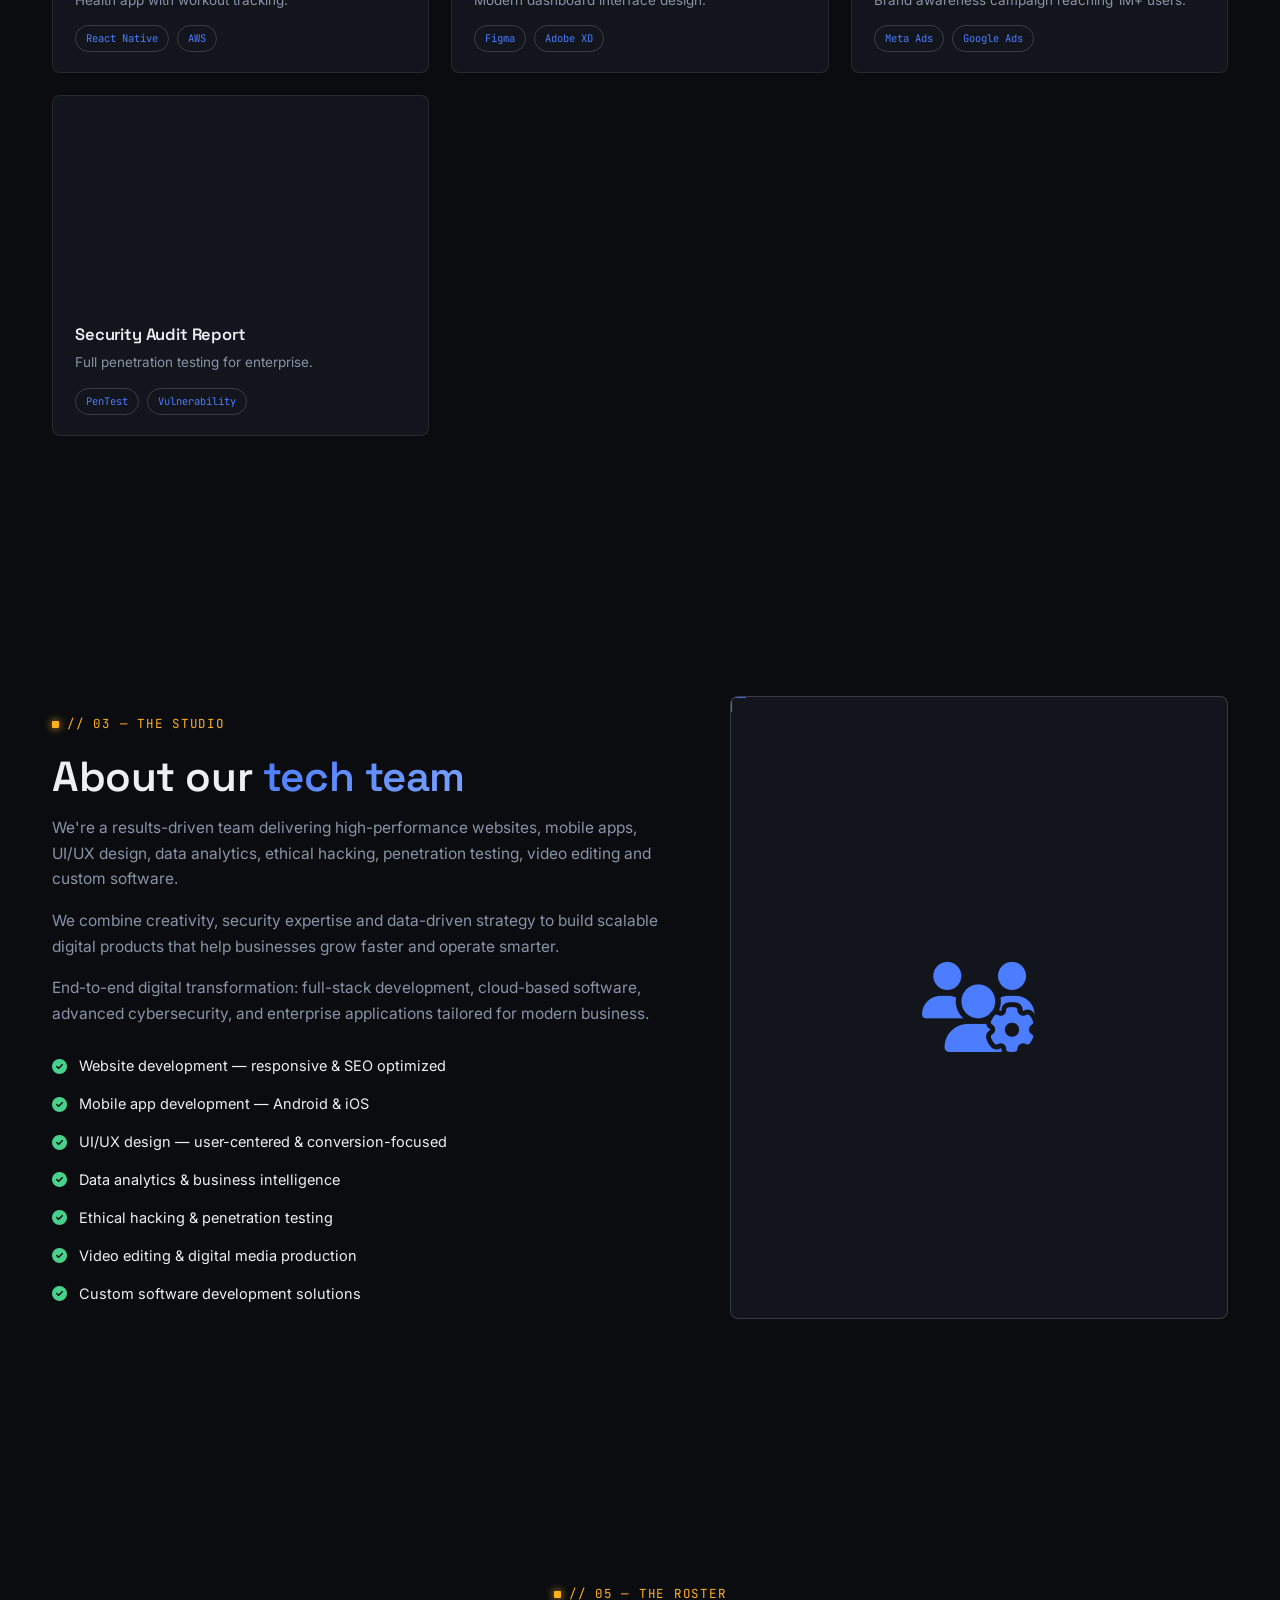
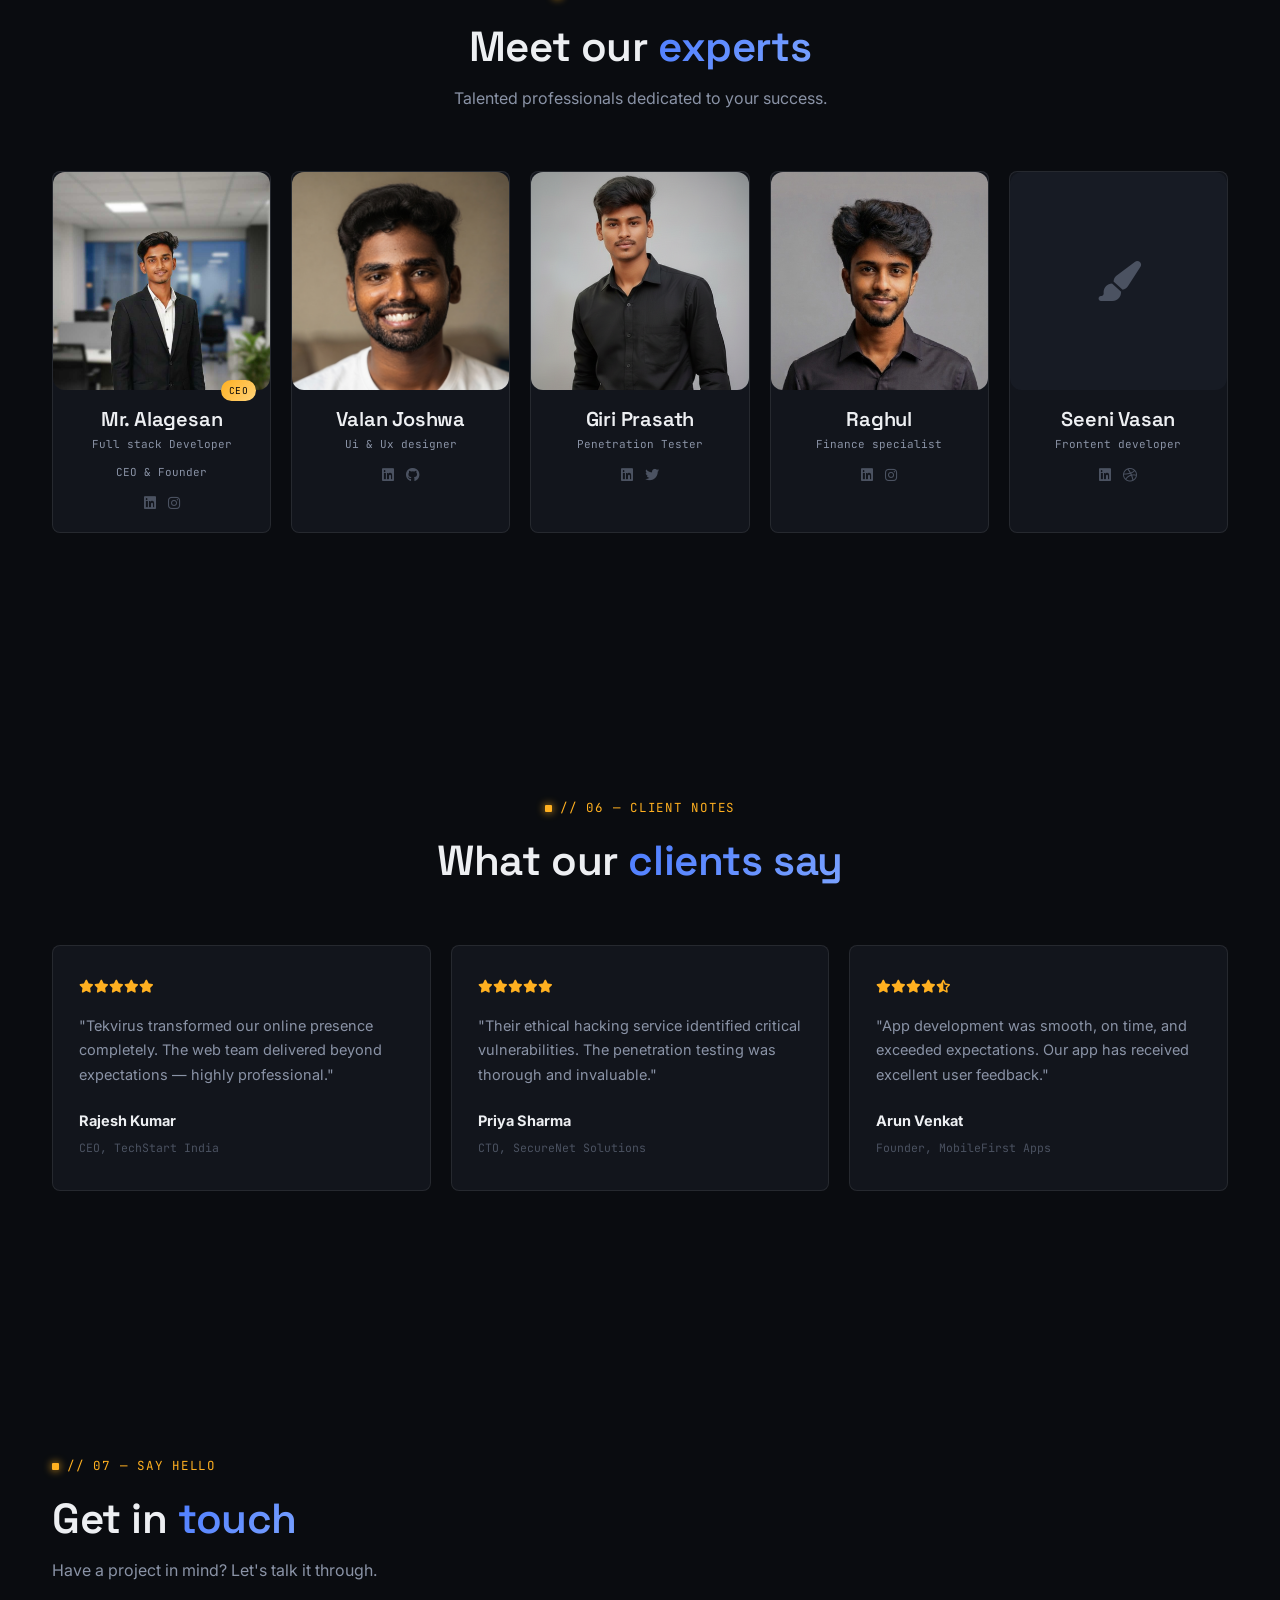
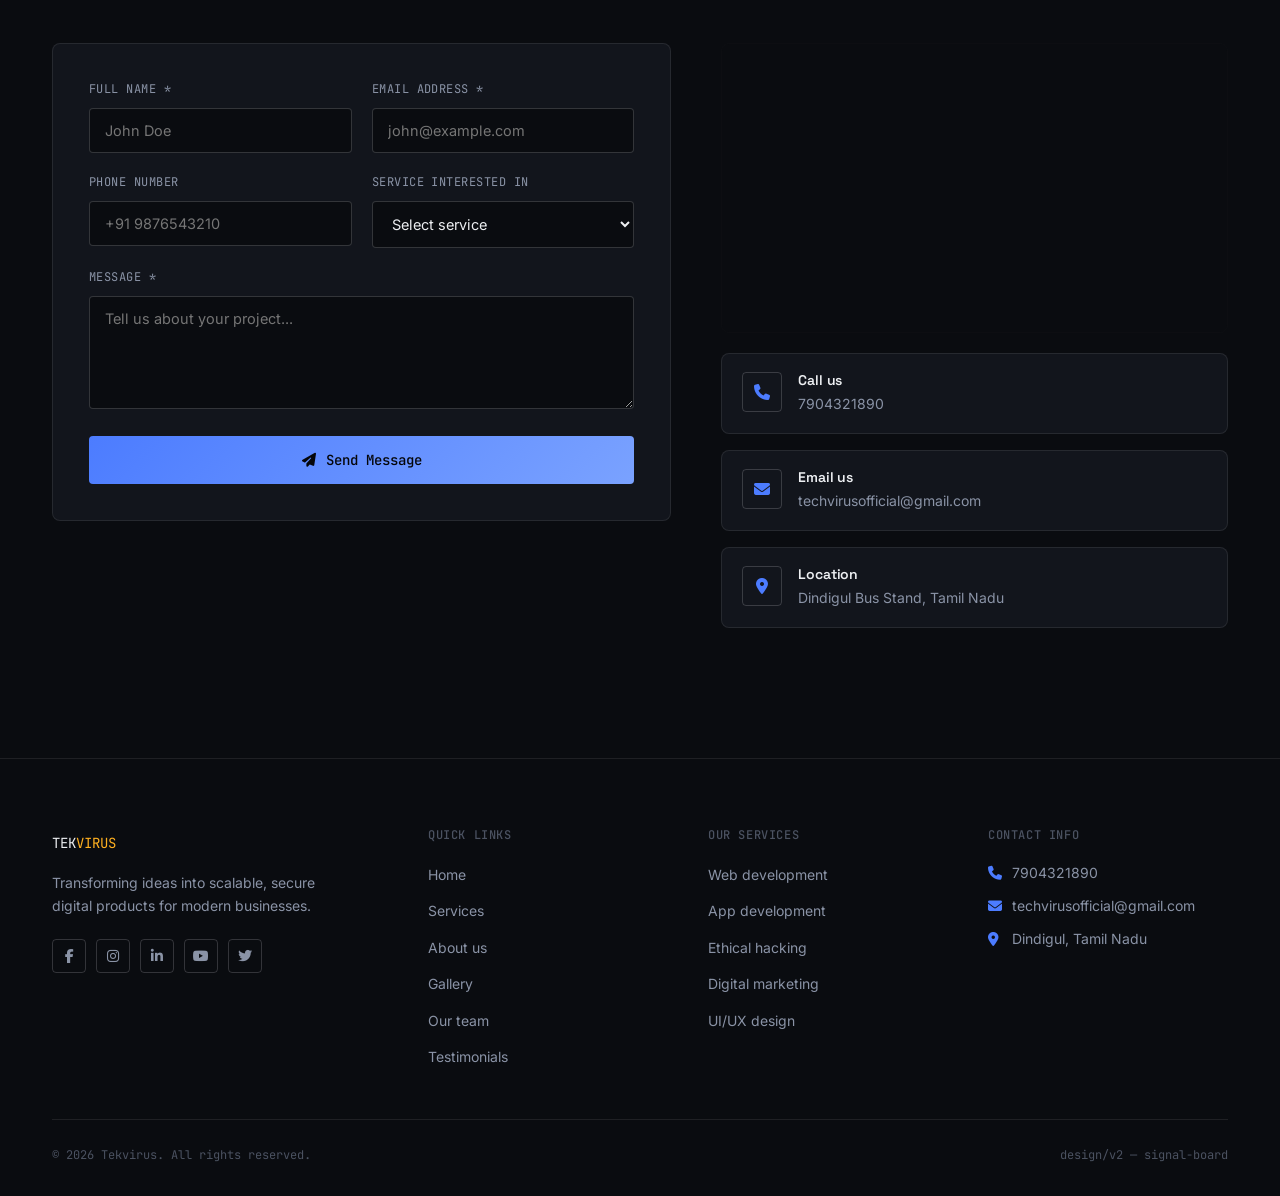
==== commit 1754a762: "change" ====
--- a/index.html
+++ b/index.html
@@ -228,7 +228,7 @@
                     </div>
                     <div class="team-card" data-aos="fade-up">
                         <div class="team-card-image"><img src="./asset/team/Seenivasan.png" alt="Seeni Vasan" onerror="this.style.display='none'; this.nextElementSibling.style.display='flex';"><div class="team-image-placeholder" style="display:none;"><i class="fas fa-paintbrush"></i></div></div>
-                        <div class="team-card-info"><h3>Seeni Vasan</h3><span class="team-role">UI/UX Designer</span><div class="team-social"><a href="#"><i class="fab fa-linkedin"></i></a><a href="#"><i class="fab fa-dribbble"></i></a></div></div>
+                        <div class="team-card-info"><h3>Seeni Vasan</h3><span class="team-role">Frontent developer</span><div class="team-social"><a href="#"><i class="fab fa-linkedin"></i></a><a href="#"><i class="fab fa-dribbble"></i></a></div></div>
                     </div>
                 </div>
             </div>
